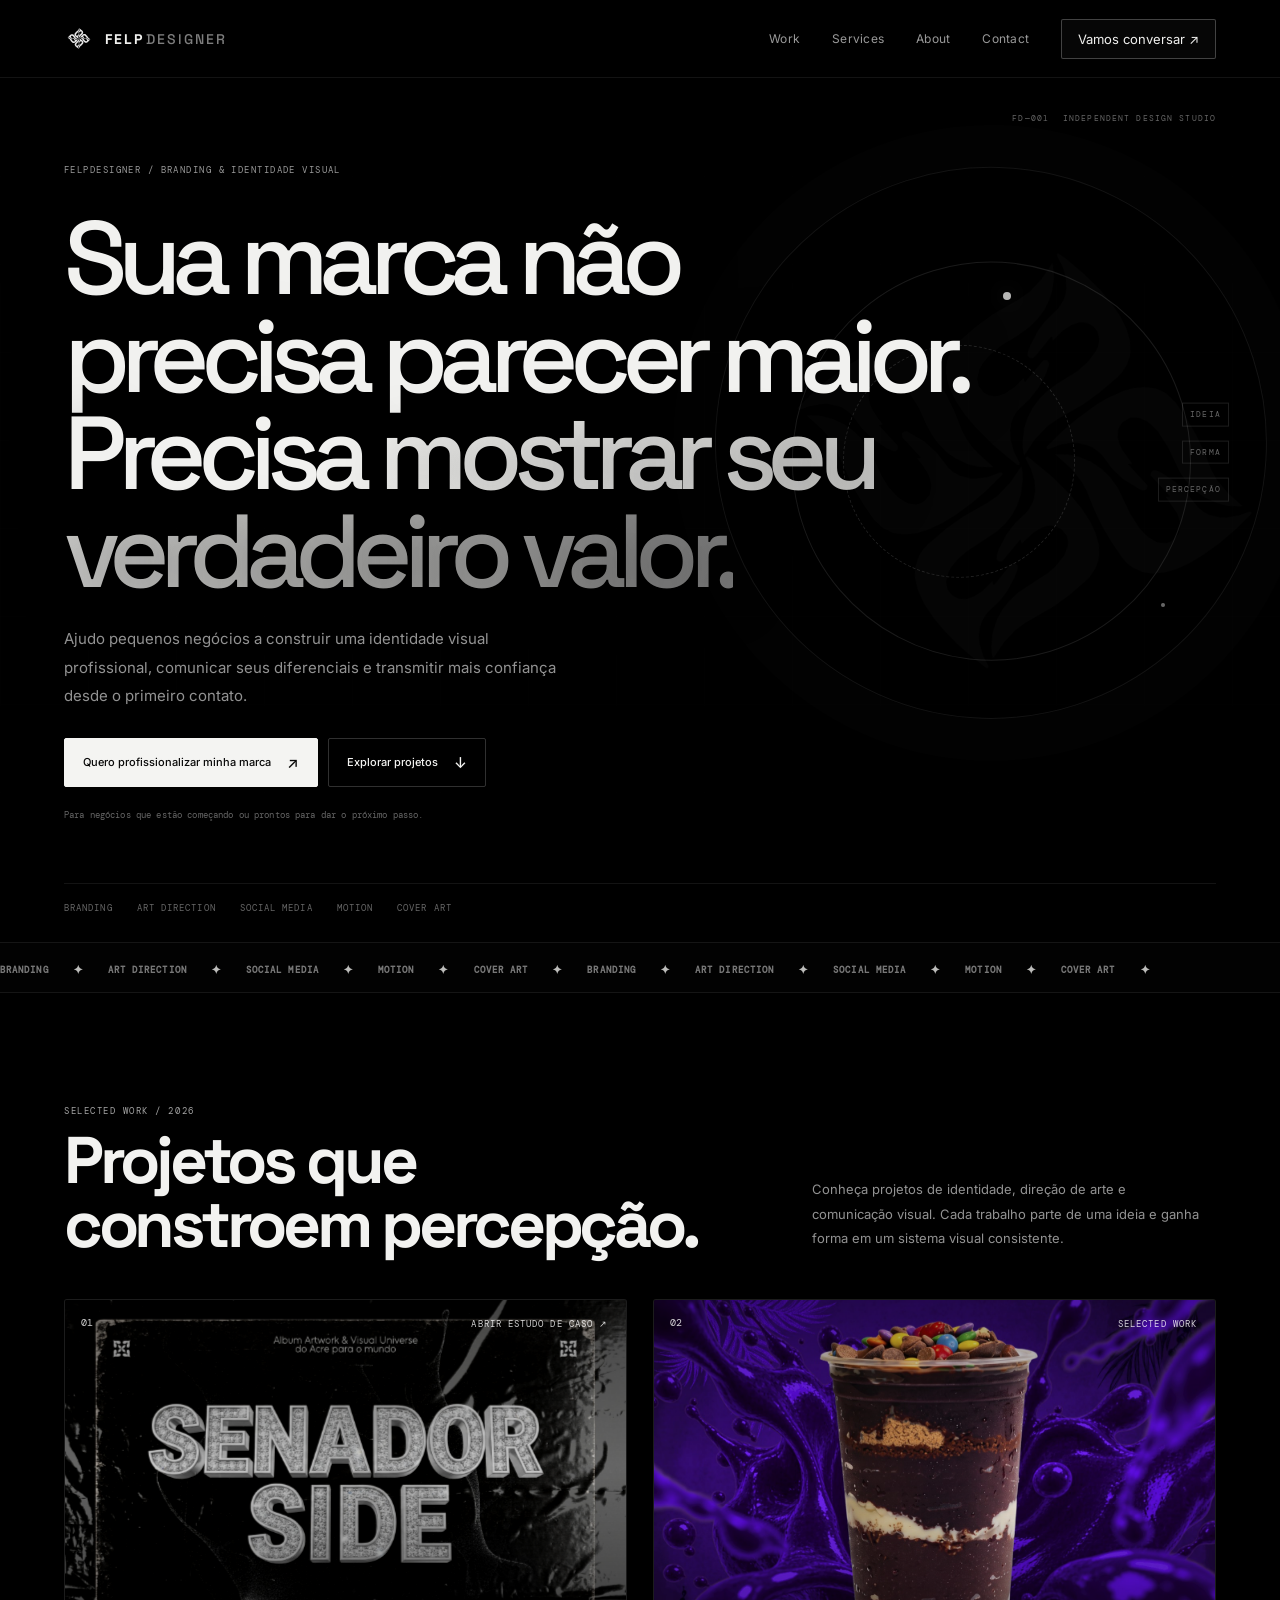
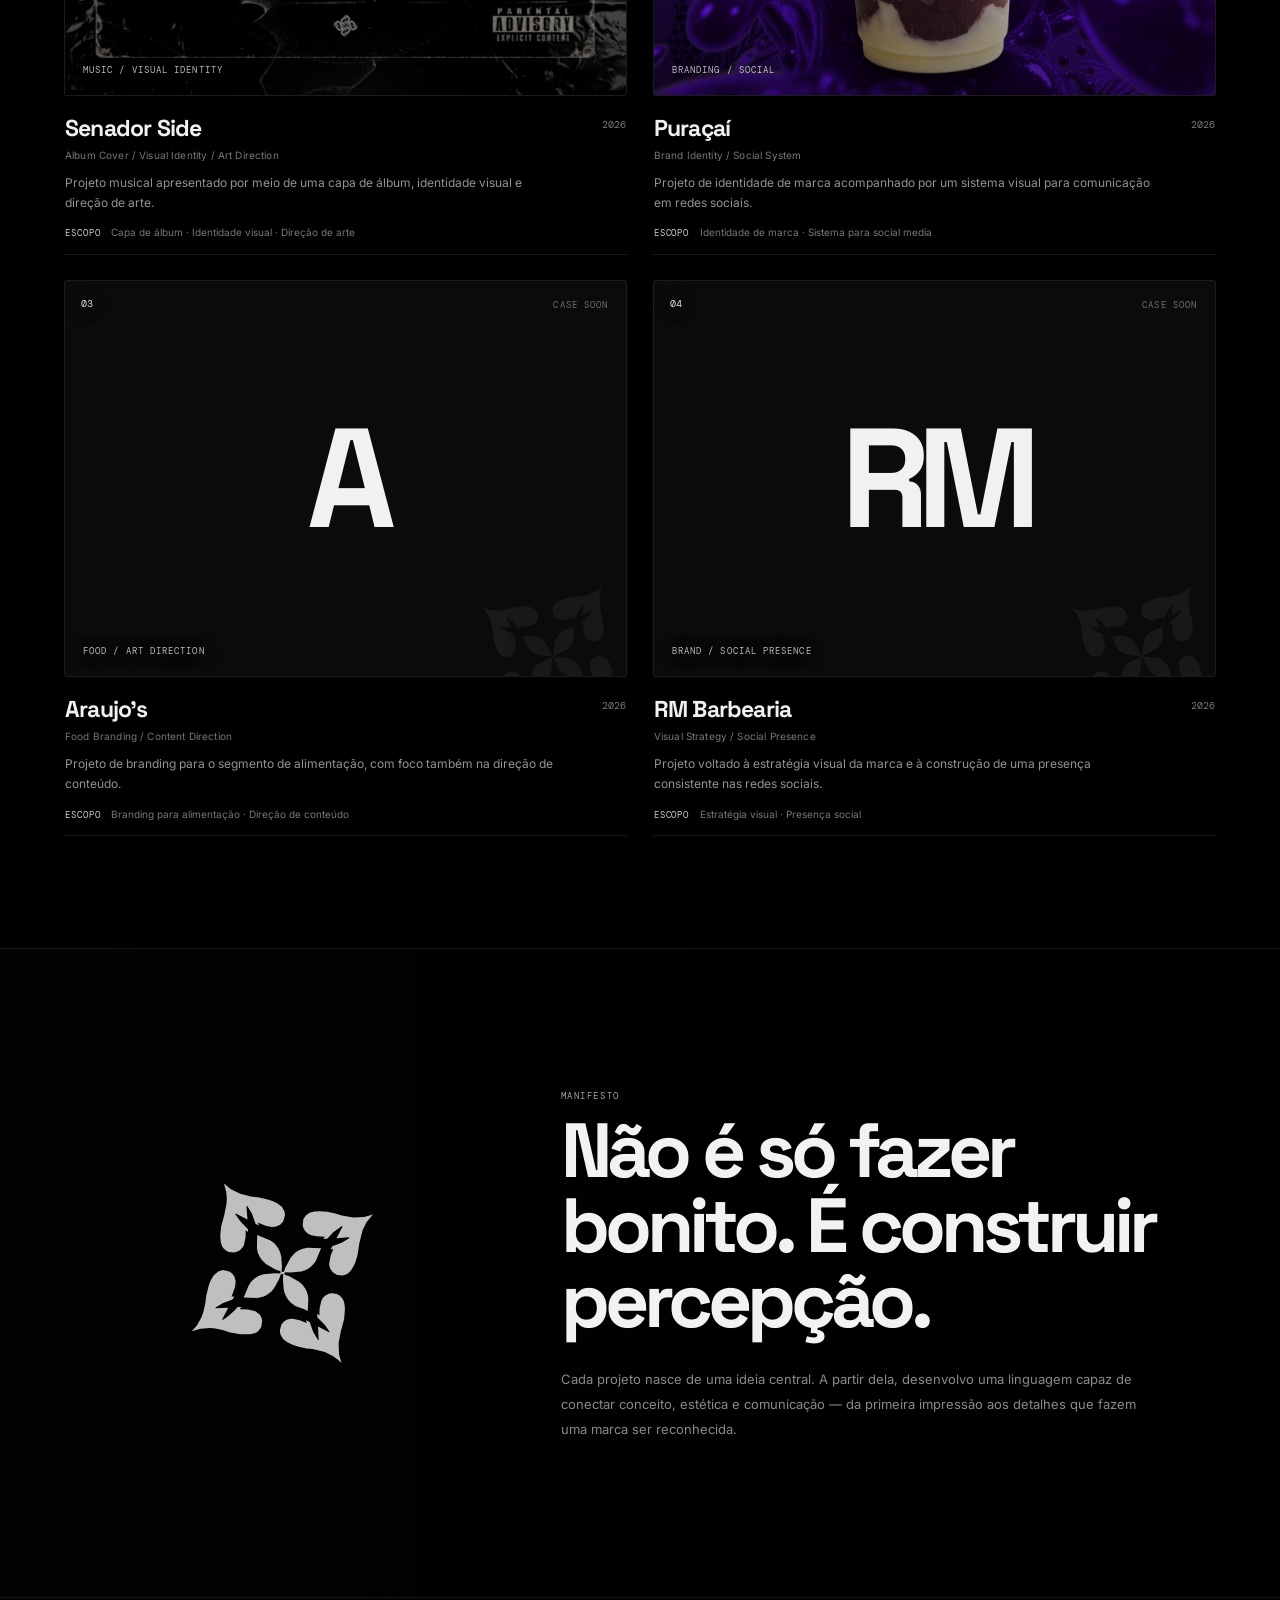
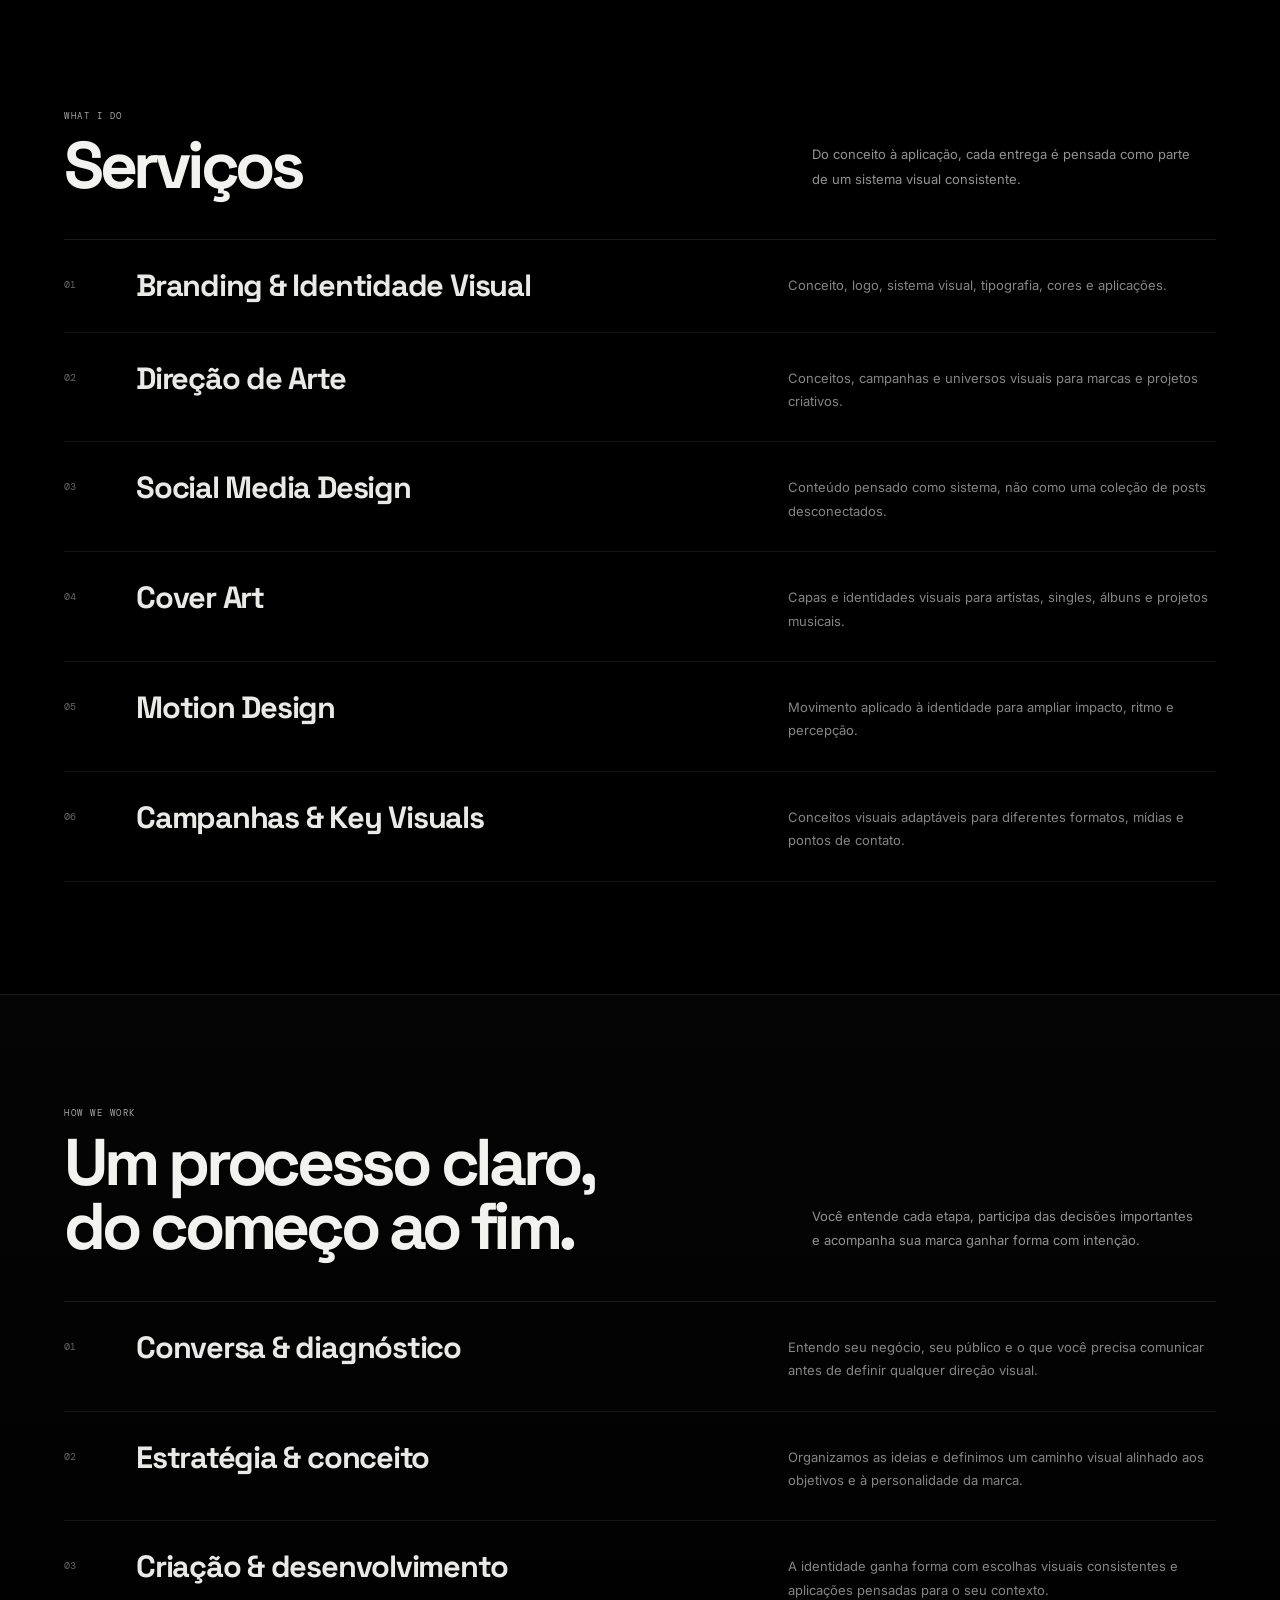
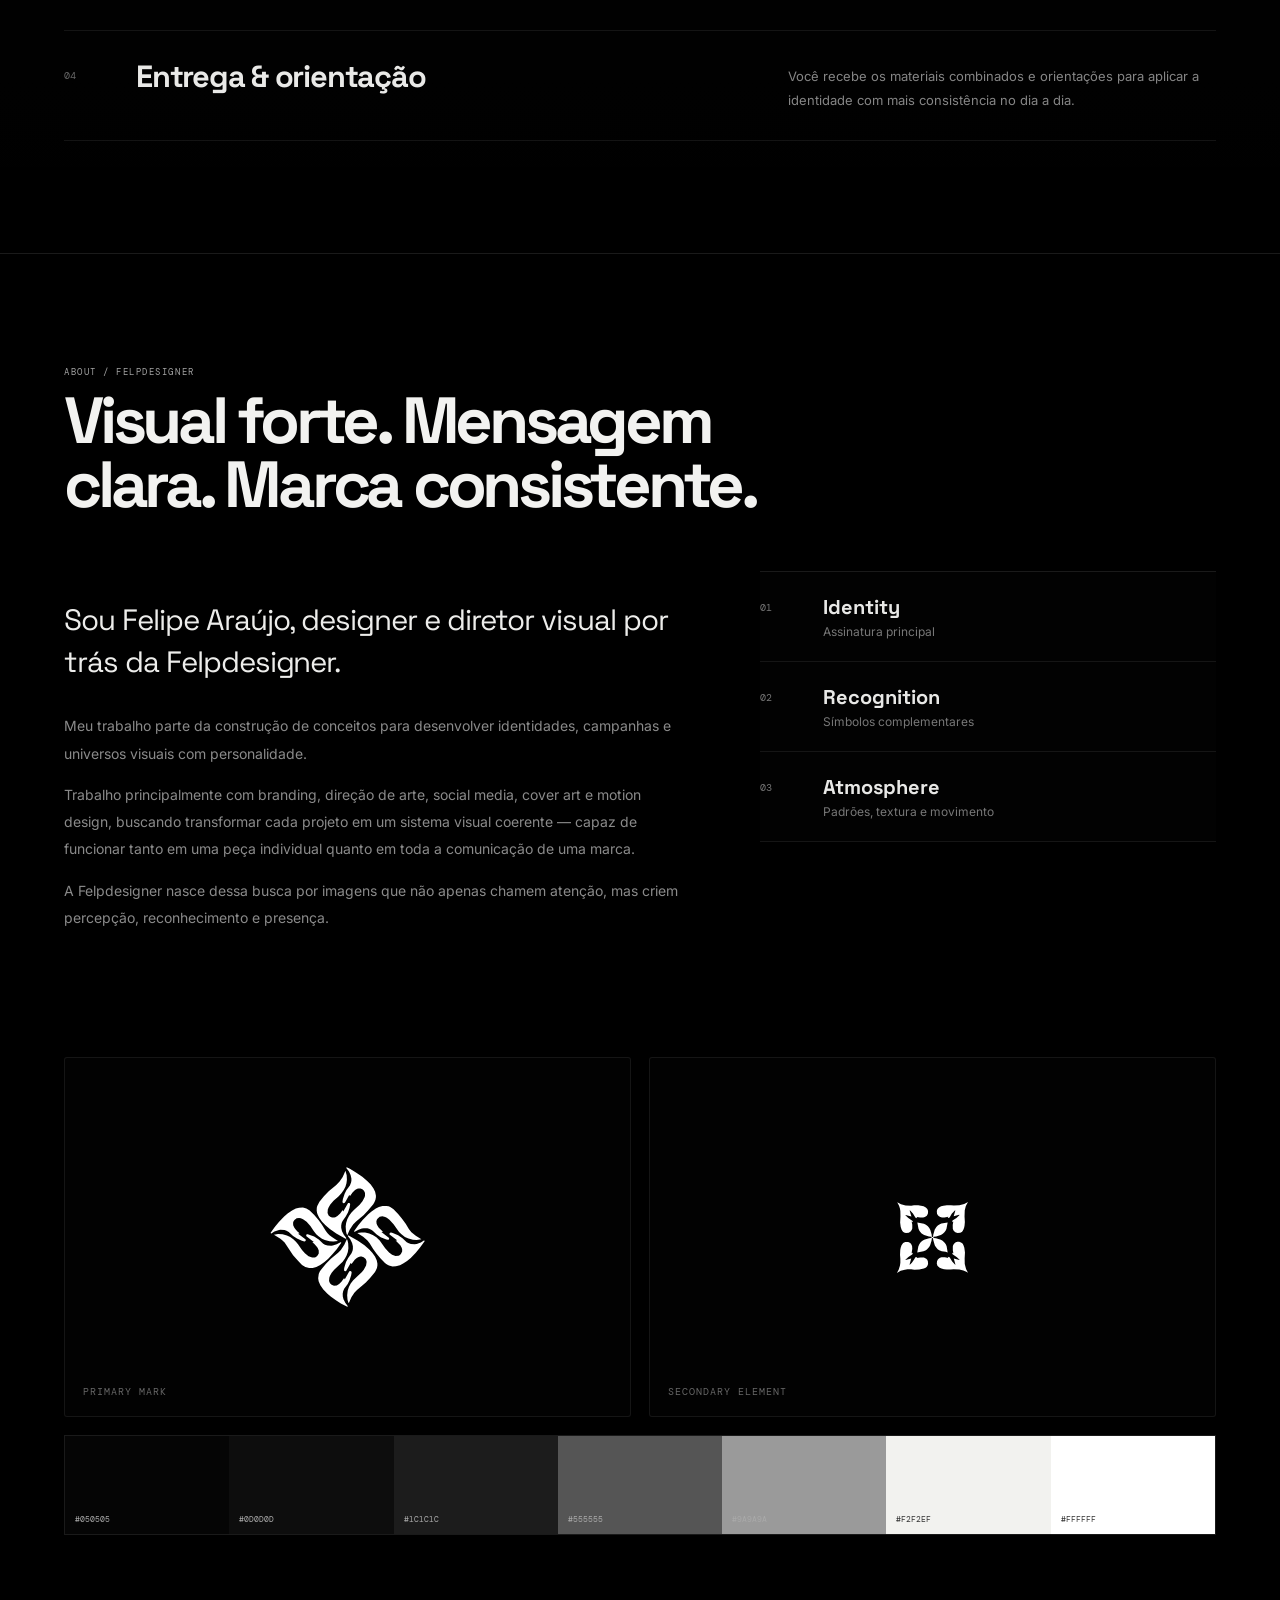
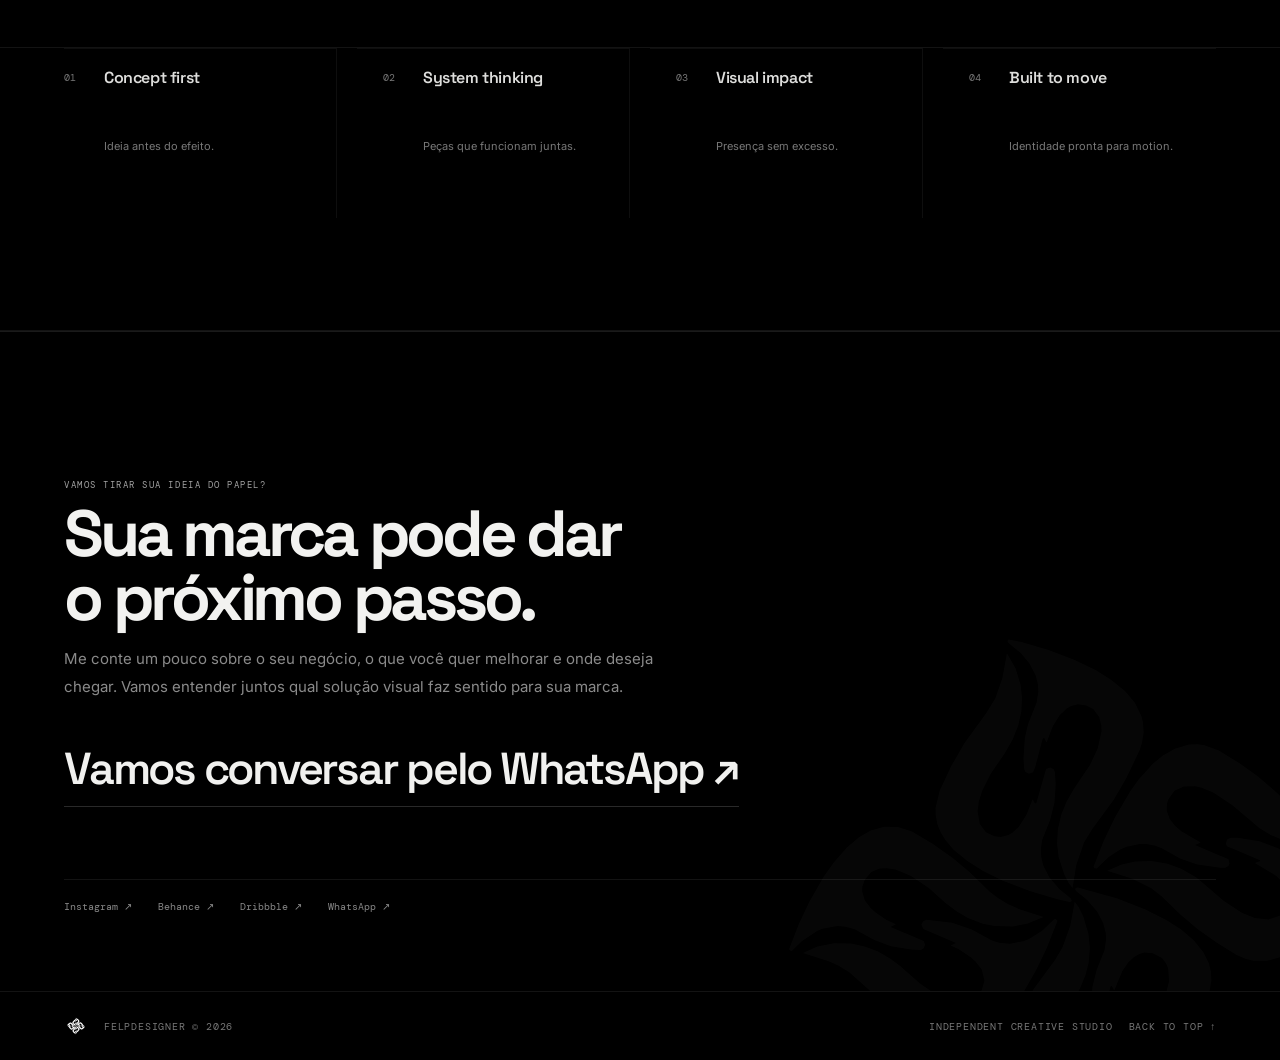
==== docs/index.html @ 67594cd1 "Publish futuristic minimalist CSS refinement" ====
<!doctype html>
<html lang="pt-BR">
<head>
  <meta charset="utf-8" />
  <meta name="viewport" content="width=device-width, initial-scale=1" />
  <meta name="description" content="Crie uma identidade visual profissional para seu negócio com a Felpdesigner. Branding, estratégia visual e design para marcas que querem crescer." />
  <meta name="theme-color" content="#000000" />
  <meta property="og:title" content="Felpdesigner | Branding e Identidade Visual para Negócios" />
  <meta property="og:description" content="Crie uma identidade visual profissional para seu negócio com a Felpdesigner. Branding, estratégia visual e design para marcas que querem crescer." />
  <title>Felpdesigner | Branding e Identidade Visual para Negócios</title>
  <link rel="icon" href="./assets/favicon.svg" type="image/svg+xml" />
  <link rel="preconnect" href="https://fonts.googleapis.com">
  <link rel="preconnect" href="https://fonts.gstatic.com" crossorigin>
  <link href="https://fonts.googleapis.com/css2?family=DM+Mono:wght@400;500&family=Inter:wght@400;500;600&family=Space+Grotesk:wght@500;600;700&display=swap" rel="stylesheet">
  <link rel="stylesheet" href="./styles.css?v=20261026-5" />
  <link rel="stylesheet" href="./home-experimental.css?v=20261026-4" />
</head>
<body>
  <div class="page-noise" aria-hidden="true"></div>

  <header class="site-header" data-header>
    <a class="brand-lockup" href="#top" aria-label="Felpdesigner — início">
      <img src="./assets/logo-white.svg" alt="" />
      <span>FELP<em>DESIGNER</em></span>
    </a>

    <button class="menu-toggle" type="button" aria-label="Abrir menu" aria-expanded="false" data-menu-button>MENU</button>

    <nav class="nav" aria-label="Navegação principal" data-menu>
      <a href="#work">Work</a>
      <a href="#services">Services</a>
      <a href="#about">About</a>
      <a href="#contact">Contact</a>
      <a class="nav-cta" href="https://wa.me/5548920023095?text=Ol%C3%A1%2C%20Felipe!%20Conheci%20seu%20trabalho%20pela%20Felpdesigner%20e%20quero%20entender%20como%20podemos%20desenvolver%20uma%20identidade%20visual%20profissional%20para%20o%20meu%20neg%C3%B3cio." target="_blank" rel="noopener">Vamos conversar ↗</a>
    </nav>
  </header>

  <main id="top">
    <section class="hero section-shell">
      <div class="hero-grid-overlay" aria-hidden="true"></div>
      <div class="hero-orbit hero-orbit-one" aria-hidden="true"></div>
      <div class="hero-orbit hero-orbit-two" aria-hidden="true"></div>
      <img class="hero-symbol" src="./assets/logo-white.svg" alt="" aria-hidden="true" />
      <div class="hero-content reveal">
        <p class="eyebrow">Felpdesigner / Branding & Identidade Visual</p>
        <h1>Sua marca não precisa parecer maior. Precisa <span>mostrar seu verdadeiro valor.</span></h1>
        <p class="hero-copy">Ajudo pequenos negócios a construir uma identidade visual profissional, comunicar seus diferenciais e transmitir mais confiança desde o primeiro contato.</p>
        <div class="hero-actions">
          <a class="btn btn-light" href="#contact">Quero profissionalizar minha marca <span aria-hidden="true">↗</span></a>
          <a class="btn btn-outline" href="#work">Explorar projetos <span aria-hidden="true">↓</span></a>
        </div>
        <p class="hero-note">Para negócios que estão começando ou prontos para dar o próximo passo.</p>
      </div>

      <div class="hero-coordinate hero-coordinate-top" aria-hidden="true">
        <span>FD—001</span>
        <span>INDEPENDENT DESIGN STUDIO</span>
      </div>
      <div class="hero-coordinate hero-coordinate-side" aria-hidden="true">
        <span>IDEIA</span><span>FORMA</span><span>PERCEPÇÃO</span>
      </div>

      <div class="hero-footer">
        <span>Branding</span>
        <span>Art Direction</span>
        <span>Social Media</span>
        <span>Motion</span>
        <span>Cover Art</span>
      </div>
    </section>

    <section class="ticker" aria-label="Especialidades">
      <div class="ticker-track">
        <span>BRANDING</span><i>✦</i><span>ART DIRECTION</span><i>✦</i><span>SOCIAL MEDIA</span><i>✦</i><span>MOTION</span><i>✦</i><span>COVER ART</span><i>✦</i>
        <span>BRANDING</span><i>✦</i><span>ART DIRECTION</span><i>✦</i><span>SOCIAL MEDIA</span><i>✦</i><span>MOTION</span><i>✦</i><span>COVER ART</span><i>✦</i>
      </div>
    </section>

    <section id="work" class="section section-shell">
      <div class="section-head reveal">
        <div>
          <p class="kicker">Selected Work / 2026</p>
          <h2>Projetos que constroem percepção.</h2>
        </div>
        <p>Conheça projetos de identidade, direção de arte e comunicação visual. Cada trabalho parte de uma ideia e ganha forma em um sistema visual consistente.</p>
      </div>

      <div class="work-grid">
        <a class="work-card work-featured reveal" href="./senador-side.html">
          <div class="work-visual visual-senador has-cover">
            <img class="cover-photo" src="./assets/senador-side-restored.jpg" alt="Capa do projeto Senador Side" loading="eager" decoding="async" />
            <div class="cover-shade" aria-hidden="true"></div>
            <span class="work-index">01</span>
            <span class="project-type">Music / Visual Identity</span>
            <span class="view-project">Abrir estudo de caso ↗</span>
          </div>
          <div class="work-meta">
            <div>
              <h3>Senador Side</h3>
              <p>Album Cover / Visual Identity / Art Direction</p>
            </div>
            <span>2026</span>
          </div>
          <div class="case-summary">
            <p>Projeto musical apresentado por meio de uma capa de álbum, identidade visual e direção de arte.</p>
            <p class="case-scope"><span>Escopo</span> Capa de álbum · Identidade visual · Direção de arte</p>
          </div>
        </a>

        <article class="work-card reveal">
          <div class="work-visual visual-puracai has-cover">
            <img class="cover-photo" src="./assets/puracai-restored.jpg" alt="Capa do projeto Puraçaí" loading="eager" decoding="async" />
            <div class="cover-shade" aria-hidden="true"></div>
            <span class="work-index">02</span>
            <span class="project-type">Branding / Social</span>
            <span class="view-project view-static">Selected work</span>
          </div>
          <div class="work-meta">
            <div><h3>Puraçaí</h3><p>Brand Identity / Social System</p></div>
            <span>2026</span>
          </div>
          <div class="case-summary">
            <p>Projeto de identidade de marca acompanhado por um sistema visual para comunicação em redes sociais.</p>
            <p class="case-scope"><span>Escopo</span> Identidade de marca · Sistema para social media</p>
          </div>
        </article>

        <article class="work-card reveal">
          <div class="work-visual visual-araujos">
            <span class="work-index">03</span>
            <span class="project-type">Food / Art Direction</span>
            <div class="project-monogram">A</div>
            <img class="work-ornament subtle" src="./assets/ornament-white.svg" alt="" aria-hidden="true" />
            <span class="view-project view-static">Case soon</span>
          </div>
          <div class="work-meta">
            <div><h3>Araujo's</h3><p>Food Branding / Content Direction</p></div>
            <span>2026</span>
          </div>
          <div class="case-summary">
            <p>Projeto de branding para o segmento de alimentação, com foco também na direção de conteúdo.</p>
            <p class="case-scope"><span>Escopo</span> Branding para alimentação · Direção de conteúdo</p>
          </div>
        </article>

        <article class="work-card reveal">
          <div class="work-visual visual-rm">
            <span class="work-index">04</span>
            <span class="project-type">Brand / Social Presence</span>
            <div class="project-monogram">RM</div>
            <img class="work-ornament subtle" src="./assets/ornament-white.svg" alt="" aria-hidden="true" />
            <span class="view-project view-static">Case soon</span>
          </div>
          <div class="work-meta">
            <div><h3>RM Barbearia</h3><p>Visual Strategy / Social Presence</p></div>
            <span>2026</span>
          </div>
          <div class="case-summary">
            <p>Projeto voltado à estratégia visual da marca e à construção de uma presença consistente nas redes sociais.</p>
            <p class="case-scope"><span>Escopo</span> Estratégia visual · Presença social</p>
          </div>
        </article>
      </div>
    </section>

    <section class="manifesto section-shell">
      <div class="manifesto-symbol-wrap reveal" aria-hidden="true">
        <img src="./assets/ornament-white.svg" alt="" />
      </div>
      <div class="manifesto-copy reveal">
        <p class="kicker">Manifesto</p>
        <h2>Não é só fazer bonito. É construir percepção.</h2>
        <p>Cada projeto nasce de uma ideia central. A partir dela, desenvolvo uma linguagem capaz de conectar conceito, estética e comunicação — da primeira impressão aos detalhes que fazem uma marca ser reconhecida.</p>
      </div>
    </section>

    <section id="services" class="section section-shell">
      <div class="section-head reveal">
        <div>
          <p class="kicker">What I do</p>
          <h2>Serviços</h2>
        </div>
        <p>Do conceito à aplicação, cada entrega é pensada como parte de um sistema visual consistente.</p>
      </div>

      <div class="service-list">
        <article class="service-row reveal"><span>01</span><h3>Branding & Identidade Visual</h3><p>Conceito, logo, sistema visual, tipografia, cores e aplicações.</p></article>
        <article class="service-row reveal"><span>02</span><h3>Direção de Arte</h3><p>Conceitos, campanhas e universos visuais para marcas e projetos criativos.</p></article>
        <article class="service-row reveal"><span>03</span><h3>Social Media Design</h3><p>Conteúdo pensado como sistema, não como uma coleção de posts desconectados.</p></article>
        <article class="service-row reveal"><span>04</span><h3>Cover Art</h3><p>Capas e identidades visuais para artistas, singles, álbuns e projetos musicais.</p></article>
        <article class="service-row reveal"><span>05</span><h3>Motion Design</h3><p>Movimento aplicado à identidade para ampliar impacto, ritmo e percepção.</p></article>
        <article class="service-row reveal"><span>06</span><h3>Campanhas & Key Visuals</h3><p>Conceitos visuais adaptáveis para diferentes formatos, mídias e pontos de contato.</p></article>
      </div>
    </section>

    <section id="process" class="section section-shell process-section">
      <div class="section-head reveal">
        <div>
          <p class="kicker">How we work</p>
          <h2>Um processo claro, do começo ao fim.</h2>
        </div>
        <p>Você entende cada etapa, participa das decisões importantes e acompanha sua marca ganhar forma com intenção.</p>
      </div>
      <div class="service-list process-list">
        <article class="service-row reveal"><span>01</span><h3>Conversa & diagnóstico</h3><p>Entendo seu negócio, seu público e o que você precisa comunicar antes de definir qualquer direção visual.</p></article>
        <article class="service-row reveal"><span>02</span><h3>Estratégia & conceito</h3><p>Organizamos as ideias e definimos um caminho visual alinhado aos objetivos e à personalidade da marca.</p></article>
        <article class="service-row reveal"><span>03</span><h3>Criação & desenvolvimento</h3><p>A identidade ganha forma com escolhas visuais consistentes e aplicações pensadas para o seu contexto.</p></article>
        <article class="service-row reveal"><span>04</span><h3>Entrega & orientação</h3><p>Você recebe os materiais combinados e orientações para aplicar a identidade com mais consistência no dia a dia.</p></article>
      </div>
    </section>

    <section id="about" class="about section-shell">
      <div class="about-intro reveal">
        <p class="kicker">About / Felpdesigner</p>
        <h2>Visual forte. Mensagem clara. Marca consistente.</h2>
      </div>

      <div class="about-grid">
        <div class="about-copy reveal">
          <p class="about-lead">Sou Felipe Araújo, designer e diretor visual por trás da Felpdesigner.</p>
          <p>Meu trabalho parte da construção de conceitos para desenvolver identidades, campanhas e universos visuais com personalidade.</p>
          <p>Trabalho principalmente com branding, direção de arte, social media, cover art e motion design, buscando transformar cada projeto em um sistema visual coerente — capaz de funcionar tanto em uma peça individual quanto em toda a comunicação de uma marca.</p>
          <p>A Felpdesigner nasce dessa busca por imagens que não apenas chamem atenção, mas criem percepção, reconhecimento e presença.</p>
        </div>

        <div class="about-system reveal">
          <div><span>01</span><strong>Identity</strong><small>Assinatura principal</small></div>
          <div><span>02</span><strong>Recognition</strong><small>Símbolos complementares</small></div>
          <div><span>03</span><strong>Atmosphere</strong><small>Padrões, textura e movimento</small></div>
        </div>
      </div>
    </section>

    <section class="brand-system section-shell">
      <div class="brand-system-grid">
        <div class="brand-mark-panel reveal">
          <img src="./assets/logo-white.svg" alt="Símbolo oficial Felpdesigner" />
          <span>Primary Mark</span>
        </div>
        <div class="brand-mark-panel reveal">
          <img src="./assets/ornament-white.svg" alt="Elemento complementar Felpdesigner" />
          <span>Secondary Element</span>
        </div>
      </div>

      <div class="palette reveal" aria-label="Paleta visual Felpdesigner">
        <div style="--swatch:#050505"><span>#050505</span></div>
        <div style="--swatch:#0D0D0D"><span>#0D0D0D</span></div>
        <div style="--swatch:#1C1C1C"><span>#1C1C1C</span></div>
        <div style="--swatch:#555555"><span>#555555</span></div>
        <div style="--swatch:#9A9A9A"><span>#9A9A9A</span></div>
        <div class="light-swatch" style="--swatch:#F2F2EF"><span>#F2F2EF</span></div>
        <div class="light-swatch" style="--swatch:#FFFFFF"><span>#FFFFFF</span></div>
      </div>
    </section>

    <section class="studio-strip section-shell reveal" aria-label="Felpdesigner em resumo">
      <div><span>01</span><strong>Concept first</strong><small>Ideia antes do efeito.</small></div>
      <div><span>02</span><strong>System thinking</strong><small>Peças que funcionam juntas.</small></div>
      <div><span>03</span><strong>Visual impact</strong><small>Presença sem excesso.</small></div>
      <div><span>04</span><strong>Built to move</strong><small>Identidade pronta para motion.</small></div>
    </section>

    <section id="contact" class="contact section-shell">
      <img class="contact-symbol" src="./assets/logo-white.svg" alt="" aria-hidden="true" />
      <div class="contact-inner reveal">
        <p class="kicker">Vamos tirar sua ideia do papel?</p>
        <h2>Sua marca pode dar o próximo passo.</h2>
        <p>Me conte um pouco sobre o seu negócio, o que você quer melhorar e onde deseja chegar. Vamos entender juntos qual solução visual faz sentido para sua marca.</p>
        <a class="big-cta" href="https://wa.me/5548920023095?text=Ol%C3%A1%2C%20Felipe!%20Quero%20profissionalizar%20a%20identidade%20visual%20do%20meu%20neg%C3%B3cio.%20Podemos%20conversar%20sobre%20o%20projeto%3F" target="_blank" rel="noopener">Vamos conversar pelo WhatsApp ↗</a>
      </div>

      <div class="social-links reveal">
        <a href="https://www.instagram.com/designerffelp0/" target="_blank" rel="noopener">Instagram ↗</a>
        <a href="https://www.behance.net/felpdesigner" target="_blank" rel="noopener">Behance ↗</a>
        <a href="https://dribbble.com/shots/27745447-SENADOR-SIDE-Album-Cover-Visual-Identity" target="_blank" rel="noopener">Dribbble ↗</a>
        <a href="https://wa.me/5548920023095?text=Ol%C3%A1%2C%20Felipe!%20Quero%20conhecer%20melhor%20seus%20servi%C3%A7os%20de%20design%20para%20o%20meu%20neg%C3%B3cio." target="_blank" rel="noopener">WhatsApp ↗</a>
      </div>
    </section>
  </main>

  <footer class="site-footer">
    <div class="footer-brand">
      <img src="./assets/logo-white.svg" alt="" />
      <span>FELPDESIGNER © <span id="year"></span></span>
    </div>
    <div class="footer-meta">
      <span>Independent Creative Studio</span>
      <a href="#top">Back to top ↑</a>
    </div>
  </footer>

  <script src="./script.js?v=20261026-3"></script>
</body>
</html>
---- docs/styles.css ----
:root{
  --bg:#050505;
  --bg-2:#0d0d0d;
  --panel:#101010;
  --panel-2:#151515;
  --text:#f2f2ef;
  --muted:#9a9a9a;
  --line:#242424;
  --line-strong:#3a3a3a;
  --white:#fff;
  --max:1600px;
}

*{box-sizing:border-box}
html{scroll-behavior:smooth}
body{
  margin:0;
  background:var(--bg);
  color:var(--text);
  font-family:Inter,Arial,sans-serif;
  overflow-x:hidden;
}
body.menu-open{overflow:hidden}
a{color:inherit;text-decoration:none}
img{display:block;max-width:100%}
button{font:inherit}

.page-noise{
  position:fixed;
  inset:0;
  z-index:999;
  pointer-events:none;
  opacity:.06;
  background-image:
    radial-gradient(circle at 20% 10%,rgba(255,255,255,.45) 0 1px,transparent 1px),
    radial-gradient(circle at 70% 80%,rgba(255,255,255,.25) 0 1px,transparent 1px);
  background-size:11px 13px,17px 19px;
  mix-blend-mode:soft-light;
}

.site-header{
  position:fixed;
  top:0;
  left:0;
  right:0;
  z-index:100;
  min-height:76px;
  padding:16px 3.5vw;
  display:flex;
  align-items:center;
  justify-content:space-between;
  gap:24px;
  border-bottom:1px solid transparent;
  transition:background .3s ease,border-color .3s ease,backdrop-filter .3s ease;
}
.site-header.scrolled{
  background:rgba(5,5,5,.82);
  border-color:rgba(255,255,255,.08);
  backdrop-filter:blur(18px);
}
.brand-lockup{
  display:flex;
  align-items:center;
  gap:12px;
  min-width:0;
}
.brand-lockup img{width:34px;height:34px;object-fit:contain}
.brand-lockup span{
  font-family:"Space Grotesk",sans-serif;
  font-weight:700;
  letter-spacing:-.035em;
  font-size:14px;
  white-space:nowrap;
}
.brand-lockup em{font-style:normal;color:#7e7e7e;font-weight:500;margin-left:2px}

.nav{display:flex;align-items:center;gap:28px;font-size:13px}
.nav>a:not(.nav-cta){color:#aaa;transition:color .2s ease}
.nav>a:not(.nav-cta):hover{color:#fff}
.nav-cta{
  padding:11px 15px;
  border:1px solid var(--line-strong);
  border-radius:999px;
  transition:background .2s,color .2s;
}
.nav-cta:hover{background:#fff;color:#000}
.menu-toggle{
  display:none;
  border:0;
  background:none;
  color:#fff;
  letter-spacing:.08em;
  font-family:"DM Mono",monospace;
  font-size:12px;
  padding:10px;
}

.section-shell{
  width:min(100%,var(--max));
  margin:0 auto;
  padding-left:3.5vw;
  padding-right:3.5vw;
}
.hero{
  min-height:920px;
  padding-top:160px;
  padding-bottom:42px;
  display:flex;
  flex-direction:column;
  justify-content:center;
  position:relative;
  overflow:hidden;
}
.hero-symbol{
  position:absolute;
  width:min(61vw,900px);
  right:-12vw;
  top:50%;
  transform:translateY(-49%) rotate(8deg);
  opacity:.055;
  filter:blur(.1px);
  pointer-events:none;
}
.hero-content{position:relative;z-index:2;max-width:1250px}
.eyebrow,.kicker{
  margin:0;
  font-family:"DM Mono",monospace;
  text-transform:uppercase;
  letter-spacing:.13em;
  font-size:11px;
  color:#777;
}
.hero h1{
  margin:20px 0 28px;
  max-width:1200px;
  font-family:"Space Grotesk",sans-serif;
  font-size:clamp(64px,8.7vw,148px);
  line-height:.87;
  letter-spacing:-.072em;
  font-weight:700;
}
.hero h1 span{color:#666}
.hero-copy{
  margin:0;
  max-width:720px;
  color:#aaa;
  font-size:clamp(18px,1.6vw,25px);
  line-height:1.45;
}
.hero-actions{display:flex;gap:12px;flex-wrap:wrap;margin-top:34px}
.btn{
  display:inline-flex;
  align-items:center;
  justify-content:center;
  min-height:46px;
  padding:0 20px;
  border-radius:999px;
  font-size:13px;
  border:1px solid #3a3a3a;
  transition:all .2s ease;
}
.btn-light{background:#fff;color:#000;border-color:#fff}
.btn-light:hover{background:#dcdcdc}
.btn-outline:hover{background:#fff;color:#000}
.hero-footer{
  position:absolute;
  left:3.5vw;
  right:3.5vw;
  bottom:34px;
  display:flex;
  flex-wrap:wrap;
  gap:11px 24px;
  font-family:"DM Mono",monospace;
  color:#555;
  font-size:10px;
  text-transform:uppercase;
  letter-spacing:.12em;
}

.ticker{
  overflow:hidden;
  border-top:1px solid var(--line);
  border-bottom:1px solid var(--line);
  padding:15px 0;
}
.ticker-track{
  display:inline-flex;
  align-items:center;
  gap:22px;
  min-width:max-content;
  animation:ticker 28s linear infinite;
  font-family:"Space Grotesk",sans-serif;
  font-weight:600;
  font-size:13px;
}
.ticker i{font-style:normal;color:#555;font-size:10px}
@keyframes ticker{to{transform:translateX(-50%)}}

.section{padding-top:130px;padding-bottom:130px}
.section-head{
  display:grid;
  grid-template-columns:minmax(0,1.3fr) minmax(280px,.7fr);
  gap:50px;
  align-items:end;
  margin-bottom:54px;
}
.section-head h2,.manifesto h2,.about h2,.contact h2{
  margin:11px 0 0;
  font-family:"Space Grotesk",sans-serif;
  font-size:clamp(46px,6vw,96px);
  letter-spacing:-.06em;
  line-height:.95;
}
.section-head>p{
  max-width:560px;
  margin:0 0 6px;
  color:#888;
  line-height:1.65;
  font-size:15px;
}

.work-grid{
  display:grid;
  grid-template-columns:repeat(2,minmax(0,1fr));
  gap:20px;
}
.work-card{display:block}
.work-visual{
  aspect-ratio:16/10;
  border:1px solid var(--line);
  position:relative;
  overflow:hidden;
  display:grid;
  place-items:center;
  transition:border-color .25s ease;
}
.work-featured:hover .work-visual{border-color:#555}
.work-featured:hover .project-monogram{transform:scale(1.045)}
.visual-senador{background:linear-gradient(135deg,#0b0b0b,#171717 58%,#080808)}
.visual-puracai{background:linear-gradient(135deg,#28143e,#0f0717)}
.visual-araujos{background:linear-gradient(135deg,#241306,#080808)}
.visual-rm{background:linear-gradient(135deg,#1b1b1b,#080808)}
.project-monogram{
  position:relative;
  z-index:2;
  font-family:"Space Grotesk",sans-serif;
  font-size:clamp(72px,11vw,180px);
  font-weight:700;
  letter-spacing:-.09em;
  transition:transform .45s cubic-bezier(.2,.7,.2,1);
}
.work-index{
  position:absolute;
  top:18px;left:18px;
  z-index:3;
  font-family:"DM Mono",monospace;
  font-size:10px;color:#757575;
}
.work-ornament{
  position:absolute;
  width:62%;
  right:-18%;
  bottom:-43%;
  opacity:.10;
  transform:rotate(-10deg);
}
.work-ornament.subtle{opacity:.055}
.view-project{
  position:absolute;
  right:18px;
  top:18px;
  z-index:3;
  font-family:"DM Mono",monospace;
  font-size:10px;
  color:#aaa;
  text-transform:uppercase;
  letter-spacing:.08em;
}
.work-meta{
  display:flex;
  justify-content:space-between;
  gap:30px;
  padding:18px 2px 28px;
}
.work-meta h3{
  margin:0 0 5px;
  font-family:"Space Grotesk",sans-serif;
  font-size:21px;
  letter-spacing:-.025em;
}
.work-meta p{margin:0;color:#666;font-size:12px}
.work-meta>span{font-family:"DM Mono",monospace;color:#555;font-size:10px;padding-top:5px}

.manifesto{
  min-height:760px;
  display:grid;
  grid-template-columns:minmax(340px,.8fr) minmax(0,1.2fr);
  align-items:center;
  gap:80px;
  border-top:1px solid var(--line);
  border-bottom:1px solid var(--line);
}
.manifesto-symbol-wrap{
  display:grid;
  place-items:center;
  min-height:520px;
  overflow:hidden;
  position:relative;
}
.manifesto-symbol-wrap img{
  width:min(760px,125%);
  opacity:.16;
  transform:rotate(12deg);
}
.manifesto-copy{max-width:840px}
.manifesto-copy>p:last-child{
  max-width:720px;
  color:#888;
  font-size:17px;
  line-height:1.7;
  margin-top:28px;
}

.service-list{border-top:1px solid var(--line)}
.service-row{
  display:grid;
  grid-template-columns:70px minmax(0,1.2fr) minmax(260px,.8fr);
  gap:30px;
  padding:31px 0;
  border-bottom:1px solid var(--line);
  align-items:start;
}
.service-row>span{
  font-family:"DM Mono",monospace;
  color:#555;
  font-size:10px;
  padding-top:10px;
}
.service-row h3{
  margin:0;
  font-family:"Space Grotesk",sans-serif;
  font-size:clamp(25px,2.7vw,44px);
  letter-spacing:-.04em;
}
.service-row p{margin:6px 0 0;color:#777;line-height:1.65}

.about{
  padding-top:130px;
  padding-bottom:130px;
  border-top:1px solid var(--line);
}
.about-intro{max-width:1100px}
.about-grid{
  display:grid;
  grid-template-columns:minmax(0,1.15fr) minmax(320px,.85fr);
  gap:100px;
  margin-top:70px;
}
.about-copy{max-width:760px}
.about-copy p{color:#858585;line-height:1.75;font-size:16px}
.about-copy .about-lead{color:#fff;font-size:clamp(24px,2.5vw,38px);line-height:1.35;font-family:"Space Grotesk";letter-spacing:-.035em}
.about-system{border-top:1px solid var(--line)}
.about-system>div{
  display:grid;
  grid-template-columns:45px 1fr;
  gap:4px 18px;
  padding:22px 0;
  border-bottom:1px solid var(--line);
}
.about-system span{grid-row:1/3;font-family:"DM Mono";font-size:10px;color:#555;padding-top:7px}
.about-system strong{font-family:"Space Grotesk";font-size:22px}
.about-system small{color:#666;font-size:12px}

.brand-system{padding-bottom:130px}
.brand-system-grid{
  display:grid;
  grid-template-columns:repeat(2,minmax(0,1fr));
  gap:18px;
}
.brand-mark-panel{
  min-height:440px;
  border:1px solid var(--line);
  background:#0b0b0b;
  position:relative;
  display:grid;
  place-items:center;
  overflow:hidden;
}
.brand-mark-panel img{width:42%;max-height:310px}
.brand-mark-panel span{
  position:absolute;
  left:18px;bottom:18px;
  font-family:"DM Mono";
  font-size:10px;
  color:#666;
  text-transform:uppercase;
  letter-spacing:.1em;
}
.palette{
  margin-top:18px;
  display:grid;
  grid-template-columns:repeat(7,1fr);
  min-height:120px;
  border:1px solid var(--line);
}
.palette div{
  min-width:0;
  background:var(--swatch);
  display:flex;
  align-items:flex-end;
  padding:12px;
}
.palette span{font-family:"DM Mono";font-size:9px;color:#aaa}
.light-swatch span{color:#333}

.contact{
  min-height:760px;
  padding-top:130px;
  padding-bottom:52px;
  border-top:1px solid var(--line);
  position:relative;
  overflow:hidden;
  display:flex;
  flex-direction:column;
  justify-content:center;
}
.contact-symbol{
  position:absolute;
  width:min(70vw,1000px);
  right:-20vw;
  bottom:-42%;
  opacity:.045;
  transform:rotate(-14deg);
}
.contact-inner{position:relative;z-index:2;max-width:1100px}
.contact-inner>p:not(.kicker){color:#777;max-width:680px;font-size:17px;line-height:1.7}
.big-cta{
  display:inline-block;
  margin-top:24px;
  font-family:"Space Grotesk";
  font-size:clamp(30px,4vw,68px);
  font-weight:600;
  letter-spacing:-.05em;
  border-bottom:2px solid #555;
  padding-bottom:4px;
  transition:border-color .2s;
}
.big-cta:hover{border-color:#fff}
.social-links{
  position:relative;
  z-index:2;
  display:flex;
  flex-wrap:wrap;
  gap:10px 26px;
  margin-top:90px;
  padding-top:24px;
  border-top:1px solid var(--line);
}
.social-links a{font-family:"DM Mono";font-size:11px;color:#8a8a8a}
.social-links a:hover{color:#fff}

.site-footer{
  border-top:1px solid var(--line);
  padding:24px 3.5vw;
  display:flex;
  justify-content:space-between;
  align-items:center;
  gap:20px;
  color:#606060;
  font-family:"DM Mono";
  font-size:10px;
  text-transform:uppercase;
  letter-spacing:.08em;
}
.footer-brand,.footer-meta{display:flex;align-items:center;gap:16px}
.footer-brand img{width:24px;height:24px}
.footer-meta a:hover{color:#fff}

.reveal{
  opacity:0;
  transform:translateY(22px);
  transition:opacity .7s ease,transform .7s cubic-bezier(.2,.7,.2,1);
}
.reveal.in-view{opacity:1;transform:none}

@media (prefers-reduced-motion:reduce){
  html{scroll-behavior:auto}
  .ticker-track{animation:none}
  .reveal{opacity:1;transform:none;transition:none}
  *{transition-duration:.01ms!important}
}

@media (max-width:980px){
  .site-header{min-height:68px}
  .menu-toggle{display:block}
  .nav{
    display:none;
    position:absolute;
    left:0;right:0;top:68px;
    min-height:calc(100vh - 68px);
    background:#050505;
    padding:42px 5vw;
    flex-direction:column;
    align-items:flex-start;
    gap:24px;
    border-top:1px solid var(--line);
  }
  .nav.open{display:flex}
  .nav>a{font-size:26px!important;font-family:"Space Grotesk"}
  .nav-cta{margin-top:10px}
  .hero{min-height:820px;padding-top:130px}
  .hero-symbol{width:100vw;right:-46vw;opacity:.04}
  .section-head{grid-template-columns:1fr;gap:24px}
  .work-grid{grid-template-columns:1fr}
  .manifesto{grid-template-columns:1fr;gap:20px;padding-top:90px;padding-bottom:90px}
  .manifesto-symbol-wrap{min-height:300px}
  .manifesto-symbol-wrap img{width:72%}
  .service-row{grid-template-columns:44px 1fr}
  .service-row p{grid-column:2}
  .about-grid{grid-template-columns:1fr;gap:45px}
  .brand-system-grid{grid-template-columns:1fr}
  .palette{grid-template-columns:repeat(4,1fr)}
  .palette div{min-height:90px}
}

@media (max-width:640px){
  .section-shell{padding-left:20px;padding-right:20px}
  .site-header{padding-left:20px;padding-right:20px}
  .brand-lockup span{font-size:12px}
  .hero{min-height:760px;padding-top:120px;padding-bottom:72px}
  .hero h1{font-size:clamp(58px,17vw,90px)}
  .hero-copy{font-size:17px}
  .hero-footer{left:20px;right:20px;bottom:24px}
  .section{padding-top:90px;padding-bottom:90px}
  .section-head h2,.manifesto h2,.about h2,.contact h2{font-size:clamp(44px,14vw,72px)}
  .work-visual{aspect-ratio:4/3}
  .work-meta{padding-bottom:22px}
  .manifesto{min-height:auto}
  .manifesto-symbol-wrap{min-height:240px}
  .service-row{padding:24px 0}
  .about{padding-top:90px;padding-bottom:90px}
  .about-grid{margin-top:45px}
  .brand-mark-panel{min-height:300px}
  .palette{grid-template-columns:repeat(2,1fr)}
  .contact{min-height:670px;padding-top:100px}
  .social-links{margin-top:65px}
  .site-footer{padding:24px 20px;align-items:flex-start;flex-direction:column}
  .footer-meta{width:100%;justify-content:space-between}
}

/* Portfolio cover system */
.work-card{min-width:0}
.work-card .work-visual{background-color:#0b0b0b}
.has-cover{isolation:isolate}
.cover-photo{
  position:absolute;
  inset:0;
  z-index:0;
  width:100%;
  height:100%;
  display:block;
  object-fit:cover;
  object-position:center;
  transform:scale(1.001);
  transition:transform .65s cubic-bezier(.2,.7,.2,1),filter .5s ease;
}
/* Covers now render as native <img> elements for maximum browser compatibility. */
.cover-shade{
  position:absolute;
  inset:0;
  z-index:1;
  background:linear-gradient(180deg,rgba(0,0,0,.34),rgba(0,0,0,.02) 42%,rgba(0,0,0,.48));
  transition:background .4s ease;
}
.work-card:hover .cover-photo{transform:scale(1.035);filter:saturate(1.05) contrast(1.02)}
.work-card:hover .cover-shade{background:linear-gradient(180deg,rgba(0,0,0,.24),rgba(0,0,0,.01) 42%,rgba(0,0,0,.35))}
.project-type{
  position:absolute;
  left:18px;
  bottom:18px;
  z-index:3;
  font-family:"DM Mono",monospace;
  font-size:9px;
  line-height:1.4;
  color:rgba(255,255,255,.72);
  text-transform:uppercase;
  letter-spacing:.11em;
}
.has-cover .work-index,
.has-cover .view-project{
  color:rgba(255,255,255,.82);
  text-shadow:0 1px 18px rgba(0,0,0,.35);
}
.view-static{color:#6d6d6d}
.work-card:not(a) .work-visual{cursor:default}
.work-card .work-meta{transition:padding-left .25s ease}
.work-card:hover .work-meta{padding-left:8px}

/* Studio principles strip */
.studio-strip{
  display:grid;
  grid-template-columns:repeat(4,minmax(0,1fr));
  border-top:1px solid var(--line);
  border-bottom:1px solid var(--line);
  padding-top:0;
  padding-bottom:0;
}
.studio-strip>div{
  min-width:0;
  min-height:170px;
  padding:30px 26px 28px 0;
  border-right:1px solid var(--line);
  display:flex;
  flex-direction:column;
  justify-content:flex-end;
}
.studio-strip>div:not(:first-child){padding-left:26px}
.studio-strip>div:last-child{border-right:0}
.studio-strip span{
  margin-bottom:auto;
  font-family:"DM Mono",monospace;
  font-size:9px;
  color:#555;
}
.studio-strip strong{
  font-family:"Space Grotesk",sans-serif;
  font-size:20px;
  letter-spacing:-.025em;
}
.studio-strip small{margin-top:7px;color:#666;font-size:12px;line-height:1.45}

/* Better keyboard focus */
a:focus-visible,button:focus-visible{
  outline:2px solid #fff;
  outline-offset:4px;
  border-radius:4px;
}

@media (max-width:980px){
  .studio-strip{grid-template-columns:repeat(2,minmax(0,1fr))}
  .studio-strip>div:nth-child(2){border-right:0}
  .studio-strip>div:nth-child(-n+2){border-bottom:1px solid var(--line)}
  .studio-strip>div:nth-child(3){padding-left:0}
}

@media (max-width:640px){
  .cover-photo{background-position:center}
  .project-type{left:14px;bottom:14px}
  .work-index{top:14px;left:14px}
  .view-project{top:14px;right:14px}
  .studio-strip{grid-template-columns:1fr}
  .studio-strip>div,
  .studio-strip>div:not(:first-child){
    min-height:132px;
    padding:22px 0;
    border-right:0;
    border-bottom:1px solid var(--line);
  }
  .studio-strip>div:last-child{border-bottom:0}
}


/* Conversão e processo — outubro de 2026 */
.hero-note{
  max-width:520px;
  margin:18px 0 0;
  color:var(--muted);
  font-size:13px;
  line-height:1.7;
}
.hero-actions .btn{transition:background-color 180ms ease,color 180ms ease,border-color 180ms ease,transform 180ms ease}
.hero-actions .btn:hover{transform:translateY(-2px)}
#process .service-row{transition:padding-left 180ms ease}
#process .service-row:hover{padding-left:8px}
.process-section{border-top:1px solid var(--line)}
.process-list .service-row h3{max-width:620px}
@media (prefers-reduced-motion:reduce){
  .hero-actions .btn,#process .service-row{transition:none}
  .hero-actions .btn:hover{transform:none}
}
@media (max-width:640px){
  .hero-note{font-size:12px}
  #process .service-row:hover{padding-left:0}
}


/* Resumos dos projetos — escopo claro sem atribuir resultados não verificados */
.case-summary{
  padding:0 2px 28px;
  max-width:680px;
  color:#858585;
  font-size:13px;
  line-height:1.7;
}
.case-summary>p{margin:0}
.case-summary .case-scope{
  margin-top:10px;
  color:#666;
  font-size:11px;
}
.case-scope span{
  display:inline-block;
  margin-right:8px;
  color:#aaa;
  font-family:"DM Mono",monospace;
  font-size:9px;
  text-transform:uppercase;
  letter-spacing:.1em;
}
@media (max-width:640px){
  .case-summary{padding-bottom:24px;font-size:12px}
}


/* ===== Felpdesigner visual refinement / 2026-10-26 ===== */
:root{
  --bg:#070707;
  --bg-2:#0d0d0d;
  --panel:#101010;
  --panel-2:#151515;
  --text:#f4f4f1;
  --muted:#a2a2a2;
  --line:rgba(255,255,255,.10);
  --line-strong:rgba(255,255,255,.22);
  --max:1440px;
}
::selection{background:#f4f4f1;color:#080808}
:focus-visible{outline:2px solid #f4f4f1;outline-offset:4px}
.site-header{padding-left:5vw;padding-right:5vw;min-height:82px}
.site-header.scrolled{background:rgba(7,7,7,.88)}
.brand-lockup img{width:30px;height:30px}
.nav{gap:clamp(16px,2.2vw,34px)}
.nav>a:not(.nav-cta){font-size:12px;letter-spacing:.02em}
.nav-cta{padding:12px 18px;border-color:rgba(255,255,255,.28)}
.section-shell{padding-left:5vw;padding-right:5vw}
.hero{
  min-height:min(900px,100svh);
  min-height:max(760px,100svh);
  padding-top:150px;
  padding-bottom:100px;
  background:radial-gradient(ellipse at 78% 44%,rgba(255,255,255,.055),transparent 42%);
}
.hero-symbol{width:min(54vw,760px);right:-8vw;opacity:.045;filter:blur(.25px)}
.hero-content{max-width:1050px}
.eyebrow,.kicker{color:#a0a0a0;font-size:10px;letter-spacing:.16em}
.hero h1{max-width:1050px;font-size:clamp(58px,7.7vw,124px);line-height:.91;letter-spacing:-.075em;margin:24px 0 26px}
.hero h1 span{color:#777}
.hero-copy{max-width:630px;font-size:clamp(16px,1.35vw,20px);line-height:1.7;color:#b0b0b0}
.hero-actions{gap:12px;margin-top:30px}
.btn{min-height:50px;padding:0 22px;font-weight:500;font-size:12px}
.btn-light{box-shadow:0 8px 28px rgba(255,255,255,.06)}
.btn-outline{border-color:rgba(255,255,255,.22);color:#e6e6e6}
.btn-outline:hover{border-color:#fff}
.hero-note{font-size:11px;letter-spacing:.015em;color:#777;margin-top:20px}
.hero-footer{left:5vw;right:5vw;bottom:30px;color:#777;gap:10px 26px}
.ticker{background:#0a0a0a;padding:17px 0}
.ticker-track{font-size:12px;letter-spacing:.08em;gap:25px}
.section{padding-top:112px;padding-bottom:112px}
.section-head{grid-template-columns:minmax(0,1.1fr) minmax(260px,.65fr);gap:64px;margin-bottom:42px}
.section-head h2,.manifesto h2,.about h2,.contact h2{font-size:clamp(42px,5.1vw,78px);line-height:.98;letter-spacing:-.065em}
.section-head>p{font-size:14px;line-height:1.8;color:#999}
.work-grid{gap:38px 22px}
.work-card{min-width:0}
.work-visual{aspect-ratio:1.42;border-radius:3px;background-color:#111}
.work-card .cover-photo{transition:transform .8s cubic-bezier(.2,.7,.2,1),filter .5s ease}
.work-card:hover .cover-photo{transform:scale(1.035);filter:brightness(1.08)}
.work-featured:hover .work-visual{border-color:rgba(255,255,255,.36)}
.work-index{top:16px;left:16px;color:#ddd}
.project-type,.view-project{font-size:9px;letter-spacing:.12em}
.work-meta{padding:17px 1px 10px;gap:16px}
.work-meta h3{font-size:23px;letter-spacing:-.045em}
.work-meta p{font-size:11px;color:#888;line-height:1.5}
.work-meta>span{color:#777}
.case-summary{padding:0 1px 12px;border-bottom:1px solid var(--line)}
.case-summary>p:first-child{font-size:12px;line-height:1.7;color:#929292;max-width:500px}
.case-summary .case-scope{font-size:10px;line-height:1.8;color:#777}
.case-summary .case-scope span{color:#d0d0d0;text-transform:uppercase;letter-spacing:.1em;margin-right:8px}
.manifesto{min-height:650px;gap:60px}
.manifesto-symbol-wrap{min-height:420px}
.manifesto-symbol-wrap img{width:min(620px,120%);opacity:.12}
.manifesto-copy>p:last-child{font-size:16px;line-height:1.85;color:#999}
.service-row{grid-template-columns:48px minmax(0,1.1fr) minmax(240px,.75fr);gap:24px;padding:28px 0}
.service-row h3{font-size:clamp(22px,2.4vw,36px);line-height:1.15}
.service-row p{font-size:13px;line-height:1.8;color:#999}
.process-section{background:linear-gradient(180deg,rgba(255,255,255,.018),transparent)}
.about{padding-top:112px;padding-bottom:112px}
.about-grid{gap:80px;margin-top:54px}
.about-copy p{font-size:14px;line-height:1.9;color:#999}
.about-copy .about-lead{font-size:clamp(23px,2.3vw,34px);line-height:1.4;color:#f4f4f1}
.about-system strong{font-size:20px}
.brand-system{padding-bottom:112px}
.brand-mark-panel{min-height:360px;border-radius:3px;background:radial-gradient(ellipse at center,#141414,#090909 70%)}
.brand-mark-panel img{width:36%;max-height:260px}
.palette{min-height:100px}
.palette div{padding:10px}
.palette span{font-size:8px}
.studio-strip{display:grid;grid-template-columns:repeat(4,minmax(0,1fr));gap:20px;padding-top:0;padding-bottom:112px}
.studio-strip>div{display:grid;grid-template-columns:28px 1fr;gap:7px 12px;border-top:1px solid var(--line);padding-top:18px}
.studio-strip span{grid-row:1/3;font:10px "DM Mono",monospace;color:#777;padding-top:4px}
.studio-strip strong{font:600 16px "Space Grotesk",sans-serif;letter-spacing:-.025em}
.studio-strip small{font-size:11px;color:#888;line-height:1.6}
.contact{min-height:660px;padding-top:112px;padding-bottom:44px}
.contact-symbol{width:min(60vw,820px);right:-14vw;opacity:.035}
.contact-inner{max-width:900px}
.contact-inner>p:not(.kicker){max-width:620px;color:#999;font-size:15px;line-height:1.85}
.big-cta{font-size:clamp(28px,3.5vw,54px);border-bottom-width:1px;padding-bottom:9px}
.social-links{margin-top:72px;padding-top:20px}
.social-links a{font-size:10px;color:#aaa}
.site-footer{padding:22px 5vw;color:#777}
.reveal{transform:translateY(16px);transition:opacity .65s ease,transform .65s cubic-bezier(.2,.7,.2,1)}
@media (min-width:1500px){
  .hero h1{font-size:124px}
}
@media (max-width:980px){
  .site-header{padding-left:5vw;padding-right:5vw}
  .section-shell{padding-left:5vw;padding-right:5vw}
  .hero{min-height:820px;padding-top:130px}
  .hero-symbol{width:100vw;right:-44vw;opacity:.035}
  .section-head{grid-template-columns:1fr;gap:20px}
  .work-grid{gap:30px 16px}
  .manifesto{min-height:auto;padding-top:80px;padding-bottom:80px;gap:28px}
  .manifesto-symbol-wrap{min-height:300px}
  .about-grid{gap:44px}
  .service-row{grid-template-columns:38px minmax(0,1fr);gap:12px 20px}
  .service-row p{grid-column:2}
  .brand-mark-panel{min-height:300px}
  .studio-strip{padding-bottom:80px}
}
@media (max-width:640px){
  .site-header{min-height:68px}
  .brand-lockup{gap:9px}
  .brand-lockup img{width:27px;height:27px}
  .brand-lockup span{font-size:12px}
  .nav{top:68px;padding:34px 5vw}
  .hero{min-height:790px;min-height:92svh;padding-top:125px;padding-bottom:100px}
  .hero h1{font-size:clamp(48px,13vw,76px);line-height:.94;margin:20px 0 22px}
  .hero-copy{font-size:15px;line-height:1.7;max-width:520px}
  .hero-actions{align-items:stretch;flex-direction:column;max-width:340px}
  .btn{width:100%;min-height:48px}
  .hero-footer{bottom:22px;gap:9px 14px;font-size:9px}
  .ticker{padding:13px 0}
  .ticker-track{font-size:10px;gap:16px}
  .section{padding-top:76px;padding-bottom:76px}
  .section-head{margin-bottom:30px}
  .section-head h2,.manifesto h2,.about h2,.contact h2{font-size:clamp(39px,10vw,58px)}
  .section-head>p{font-size:13px;line-height:1.8}
  .work-grid{grid-template-columns:1fr;gap:26px}
  .work-visual{aspect-ratio:1.2}
  .work-meta{padding-top:14px;padding-bottom:8px}
  .work-meta h3{font-size:21px}
  .case-summary>p:first-child{font-size:12px}
  .manifesto{grid-template-columns:1fr;padding-top:54px;padding-bottom:60px;gap:8px}
  .manifesto-symbol-wrap{min-height:190px;max-height:220px}
  .manifesto-symbol-wrap img{width:58%;max-height:200px}
  .manifesto-copy>p:last-child{font-size:14px;line-height:1.8;margin-top:20px}
  .service-row{padding:23px 0;grid-template-columns:28px minmax(0,1fr);gap:8px 12px}
  .service-row h3{font-size:23px}
  .service-row p{font-size:12px;line-height:1.75;margin-top:0}
  .about{padding-top:76px;padding-bottom:76px}
  .about-grid{grid-template-columns:1fr;gap:28px;margin-top:30px}
  .about-copy p{font-size:13px}
  .about-copy .about-lead{font-size:24px}
  .brand-system{padding-bottom:76px}
  .brand-system-grid{grid-template-columns:1fr;gap:12px}
  .brand-mark-panel{min-height:250px}
  .brand-mark-panel img{width:32%;max-height:190px}
  .palette{grid-template-columns:repeat(4,1fr);min-height:80px}
  .palette div{min-height:62px;padding:8px}
  .studio-strip{grid-template-columns:repeat(2,minmax(0,1fr));gap:22px 14px;padding-bottom:76px}
  .studio-strip>div{grid-template-columns:22px 1fr;gap:6px 8px}
  .studio-strip strong{font-size:14px}
  .studio-strip small{font-size:10px}
  .contact{min-height:600px;padding-top:76px;padding-bottom:34px}
  .contact-symbol{width:100vw;right:-40vw;bottom:-15%;opacity:.03}
  .contact-inner>p:not(.kicker){font-size:13px;line-height:1.8}
  .big-cta{font-size:clamp(28px,7.8vw,42px);line-height:1.2;margin-top:18px}
  .social-links{margin-top:54px;gap:16px 20px}
  .site-footer{padding:20px 5vw;align-items:flex-start;flex-direction:column;gap:14px}
  .footer-meta{width:100%;justify-content:space-between}
}
---- docs/home-experimental.css ----
/* ==========================================================
   FELPDESIGNER — EXPERIMENTAL HOME
   Versão 1.0 | Outubro de 2026
   Complementa styles.css sem substituir o restante do site.
   ========================================================== */

:root {
  --exp-white: #f4f4f1;
  --exp-muted: #929292;
  --exp-line: rgba(255, 255, 255, 0.14);
  --exp-black: #070707;
}

/* Header */
.site-header { padding-left: 5vw; padding-right: 5vw; }
.brand-lockup { position: relative; z-index: 3; }
.nav-cta {
  transition: background-color 220ms ease, color 220ms ease,
    border-color 220ms ease, transform 220ms ease;
}
.nav-cta:hover { transform: translateY(-2px); }

/* Hero principal */
.hero {
  isolation: isolate;
  position: relative;
  min-height: max(790px, 100svh);
  padding-top: 150px;
  padding-bottom: 110px;
  justify-content: center;
  background:
    radial-gradient(ellipse at 76% 48%, rgba(255,255,255,.075), transparent 35%),
    radial-gradient(ellipse at 15% 82%, rgba(255,255,255,.025), transparent 34%),
    #070707;
}
.hero::before {
  content: "";
  position: absolute;
  z-index: -3;
  inset: 0;
  pointer-events: none;
  opacity: .18;
  background-image:
    linear-gradient(rgba(255,255,255,.055) 1px, transparent 1px),
    linear-gradient(90deg, rgba(255,255,255,.055) 1px, transparent 1px);
  background-size: 72px 72px;
  mask-image: linear-gradient(to bottom, transparent, #000 18%, #000 75%, transparent);
}
.hero::after {
  content: "";
  position: absolute;
  z-index: -2;
  width: clamp(340px, 52vw, 760px);
  aspect-ratio: 1;
  top: 47%;
  right: -7%;
  border: 1px solid rgba(255,255,255,.11);
  border-radius: 50%;
  transform: translateY(-50%) rotate(-18deg);
  box-shadow: 0 0 0 32px rgba(255,255,255,.018), 0 0 0 80px rgba(255,255,255,.012);
  pointer-events: none;
}
.hero-grid-overlay {
  position: absolute;
  inset: 0;
  z-index: -1;
  overflow: hidden;
  pointer-events: none;
}
.hero-grid-overlay::before {
  content: "";
  position: absolute;
  width: clamp(260px, 38vw, 570px);
  aspect-ratio: 1;
  right: 2%;
  top: 49%;
  border: 1px solid rgba(255,255,255,.13);
  border-radius: 50%;
  transform: translateY(-50%) rotate(28deg);
}
.hero-grid-overlay::after {
  content: "";
  position: absolute;
  width: clamp(160px, 22vw, 330px);
  aspect-ratio: 1;
  right: 13%;
  top: 49%;
  border: 1px dashed rgba(255,255,255,.17);
  border-radius: 50%;
  transform: translateY(-50%);
}
.hero-orbit {
  position: absolute;
  z-index: -1;
  pointer-events: none;
  border: 1px solid rgba(255,255,255,.12);
  border-radius: 50%;
}
.hero-orbit-one {
  width: 15px; height: 15px; top: 31%; right: 19%;
  background: var(--exp-white);
  box-shadow: 0 0 28px rgba(255,255,255,.3);
}
.hero-orbit-two {
  width: 7px; height: 7px; right: 8%; top: 64%;
  background: rgba(255,255,255,.65);
}
.hero-symbol {
  z-index: -1;
  width: min(48vw, 700px);
  right: -4%;
  top: 49%;
  opacity: .055;
  filter: blur(.2px);
  transform: translateY(-50%) rotate(10deg);
  animation: exp-symbol-drift 18s ease-in-out infinite alternate;
}
.hero-content {
  position: relative;
  z-index: 2;
  width: min(100%, 1120px);
  margin-top: 12px;
}
.eyebrow {
  display: flex;
  align-items: center;
  flex-wrap: wrap;
  gap: 10px;
  color: #a8a8a8;
  font-family: "DM Mono", monospace;
  font-size: 10px;
  line-height: 1.8;
  letter-spacing: .13em;
  text-transform: uppercase;
}
.status-dot {
  display: inline-block;
  width: 7px; height: 7px; flex: 0 0 7px;
  border-radius: 50%;
  background: var(--exp-white);
  box-shadow: 0 0 12px rgba(255,255,255,.45);
}
.eyebrow-divider { color: #555; }
.hero h1 {
  position: relative;
  max-width: 1080px;
  margin: 28px 0 26px;
  font-family: "Space Grotesk", sans-serif;
  font-size: clamp(62px, 8.5vw, 132px);
  font-weight: 600;
  line-height: .91;
  letter-spacing: -.085em;
  text-wrap: balance;
}
.hero h1 span {
  display: inline;
  color: #777;
  background: linear-gradient(100deg, #f4f4f1 0%, #a3a3a3 38%, #5e5e5e 100%);
  -webkit-background-clip: text;
  background-clip: text;
  -webkit-text-fill-color: transparent;
}
.hero-copy {
  max-width: 590px;
  margin-top: 0;
  color: #b0b0b0;
  font-size: clamp(15px, 1.25vw, 18px);
  line-height: 1.85;
}
.hero-actions { display: flex; flex-wrap: wrap; gap: 12px; margin-top: 30px; }
.hero-actions .btn {
  display: inline-flex;
  min-height: 54px;
  align-items: center;
  justify-content: center;
  gap: 16px;
  padding: 0 22px;
  font-size: 12px;
  transition: transform 220ms ease, background-color 220ms ease,
    border-color 220ms ease, color 220ms ease;
}
.hero-actions .btn span { font-size: 15px; transition: transform 220ms ease; }
.hero-actions .btn:hover { transform: translateY(-3px); }
.hero-actions .btn:hover span { transform: translate(2px, -2px); }
.hero-actions .btn-light {
  background: var(--exp-white);
  color: #080808;
  border: 1px solid var(--exp-white);
  box-shadow: 0 10px 35px rgba(255,255,255,.07);
}
.hero-actions .btn-light:hover { background: #fff; border-color: #fff; }
.hero-actions .btn-outline {
  background: rgba(255,255,255,.015);
  border: 1px solid rgba(255,255,255,.25);
  color: var(--exp-white);
}
.hero-actions .btn-outline:hover {
  border-color: rgba(255,255,255,.75);
  background: rgba(255,255,255,.06);
}
.hero-note {
  max-width: 510px;
  margin-top: 20px;
  color: #777;
  font-family: "DM Mono", monospace;
  font-size: 10px;
  line-height: 1.9;
  letter-spacing: .015em;
}
.hero-coordinate {
  position: absolute;
  z-index: 2;
  display: flex;
  gap: 14px;
  color: #6e6e6e;
  font-family: "DM Mono", monospace;
  font-size: 9px;
  line-height: 1.7;
  letter-spacing: .1em;
  pointer-events: none;
}
.hero-coordinate-top { top: 112px; right: 5vw; }
.hero-coordinate-side {
  top: 48%; right: 5vw; flex-direction: column; align-items: flex-end;
  transform: translateY(-50%); color: #858585;
}
.hero-coordinate-side span {
  padding: 5px 8px;
  border: 1px solid rgba(255,255,255,.15);
  background: rgba(7,7,7,.35);
}
.hero-footer {
  position: absolute;
  z-index: 3;
  left: 5vw; right: 5vw; bottom: 28px;
  display: flex;
  align-items: center;
  flex-wrap: wrap;
  gap: 12px 24px;
  padding-top: 18px;
  border-top: 1px solid rgba(255,255,255,.14);
  color: #898989;
  font-family: "DM Mono", monospace;
  font-size: 9px;
  letter-spacing: .08em;
  text-transform: uppercase;
}
.hero-footer > span { transition: color 200ms ease; }
.hero-footer > span:hover { color: #fff; }
.hero-scroll {
  display: inline-flex; align-items: center; gap: 10px;
  margin-left: auto; color: #bcbcbc; transition: color 200ms ease;
}
.hero-scroll:hover { color: #fff; }
.hero-scroll span { display: inline-block; animation: exp-arrow-down 1.8s ease-in-out infinite; }

/* Faixa em movimento */
.ticker {
  position: relative; overflow: hidden; padding: 18px 0;
  border-top: 1px solid rgba(255,255,255,.08);
  border-bottom: 1px solid rgba(255,255,255,.08);
  background: #0b0b0b;
}
.ticker-track {
  width: max-content; gap: 27px; color: #bdbdbd;
  font-family: "DM Mono", monospace; font-size: 11px; letter-spacing: .12em;
}
.ticker-track i { color: #f4f4f1; font-style: normal; font-size: 15px; animation: exp-star-turn 12s linear infinite; }

/* Entrada dos elementos */
.hero .reveal { transition: opacity 800ms ease, transform 800ms cubic-bezier(.2,.7,.2,1); }
.hero .eyebrow { animation: exp-enter 750ms 80ms both; }
.hero h1 { animation: exp-enter 900ms 160ms both; }
.hero-copy { animation: exp-enter 800ms 260ms both; }
.hero-actions { animation: exp-enter 800ms 340ms both; }
.hero-note { animation: exp-enter 800ms 420ms both; }

/* Integração com as demais seções */
.section-head h2, .manifesto h2, .about h2, .contact h2 { text-wrap: balance; }
.work-card { transition: transform 300ms ease; }
.work-card:hover { transform: translateY(-4px); }
.work-card .work-visual { overflow: hidden; }
.work-card .cover-photo { will-change: transform; }
.work-card:focus-visible { outline: 2px solid var(--exp-white); outline-offset: 5px; }
.big-cta { transition: color 220ms ease, border-color 220ms ease; }
.big-cta:hover { color: #fff; border-color: #fff; }

/* Animações */
@keyframes exp-enter {
  from { opacity: 0; transform: translateY(22px); }
  to { opacity: 1; transform: translateY(0); }
}
@keyframes exp-symbol-drift {
  from { transform: translateY(-50%) rotate(7deg) scale(.98); }
  to { transform: translateY(-51%) rotate(14deg) scale(1.035); }
}
@keyframes exp-arrow-down {
  0%, 100% { transform: translateY(-2px); }
  50% { transform: translateY(3px); }
}
@keyframes exp-star-turn {
  from { transform: rotate(0deg); }
  to { transform: rotate(360deg); }
}

/* Tablet */
@media (max-width: 980px) {
  .hero { min-height: 830px; padding-top: 135px; padding-bottom: 115px; }
  .hero h1 { max-width: 800px; font-size: clamp(58px, 10vw, 92px); }
  .hero-symbol { width: 80vw; right: -25%; opacity: .04; }
  .hero::after { right: -20%; width: 68vw; }
  .hero-grid-overlay::before { right: -4%; width: 55vw; }
  .hero-grid-overlay::after { right: 9%; width: 34vw; }
  .hero-coordinate-top { top: 94px; }
  .hero-coordinate-side { right: 5vw; opacity: .7; }
  .hero-footer { gap: 12px 18px; }
  .hero-scroll { width: 100%; margin: 4px 0 0; }
}

/* Celular */
@media (max-width: 640px) {
  .hero { min-height: 780px; min-height: 94svh; padding: 128px 20px 118px; justify-content: center; }
  .hero::before { opacity: .12; background-size: 44px 44px; }
  .hero::after { width: 88vw; right: -52%; top: 44%; opacity: .7; }
  .hero-grid-overlay::before { width: 68vw; right: -30%; top: 44%; }
  .hero-grid-overlay::after { width: 42vw; right: -5%; top: 44%; }
  .hero-symbol { width: 100vw; max-width: none; right: -45%; top: 43%; opacity: .035; }
  .hero-content { margin-top: 0; }
  .eyebrow { max-width: 310px; gap: 7px; font-size: 9px; letter-spacing: .08em; }
  .hero h1 { max-width: 100%; margin: 24px 0 20px; font-size: clamp(48px, 13.5vw, 76px); line-height: .96; letter-spacing: -.075em; }
  .hero-copy { max-width: 100%; font-size: 14px; line-height: 1.8; }
  .hero-actions { width: 100%; max-width: 380px; align-items: stretch; flex-direction: column; gap: 10px; margin-top: 25px; }
  .hero-actions .btn { width: 100%; min-height: 50px; justify-content: space-between; padding: 0 17px; font-size: 11px; }
  .hero-note { max-width: 320px; margin-top: 16px; font-size: 9px; }
  .hero-coordinate-top { top: 87px; right: 20px; gap: 8px; font-size: 8px; }
  .hero-coordinate-top span:last-child { display: none; }
  .hero-coordinate-side { display: none; }
  .hero-footer { left: 20px; right: 20px; bottom: 20px; gap: 9px 14px; padding-top: 14px; font-size: 8px; }
  .hero-footer > span { white-space: nowrap; }
  .hero-scroll { margin-top: 3px; font-size: 8px; }
  .ticker { padding: 14px 0; }
  .ticker-track { gap: 17px; font-size: 9px; }
  .work-card:hover { transform: none; }
}

/* Acessibilidade */
@media (prefers-reduced-motion: reduce) {
  .hero-symbol, .hero-scroll span, .ticker-track i { animation: none !important; }
  .hero .eyebrow, .hero h1, .hero-copy, .hero-actions, .hero-note { animation: none !important; }
  .hero .reveal, .work-card, .hero-actions .btn, .hero-actions .btn span, .big-cta, .nav-cta { transition: none !important; }
  .hero .reveal { opacity: 1; transform: none; }
  html { scroll-behavior: auto; }
}


/* ==========================================================
   FUTURE BLACK — refinamento visual v2
   ========================================================== */
:root {
  --exp-black: #020202;
  --exp-white: #f5f5f5;
  --exp-muted: #858585;
  --exp-line: rgba(255,255,255,.11);
}
body { background: #020202; }
.page-noise { opacity: .035; }
.site-header.scrolled { background: rgba(2,2,2,.88); border-color: rgba(255,255,255,.09); }
.hero {
  background:
    radial-gradient(ellipse at 78% 46%, rgba(255,255,255,.045), transparent 31%),
    linear-gradient(135deg, #020202 0%, #050505 56%, #010101 100%);
}
.hero::before {
  opacity: .22;
  background-size: 64px 64px;
  mask-image: linear-gradient(to bottom, transparent, #000 12%, #000 82%, transparent);
}
.hero::after {
  border-color: rgba(255,255,255,.14);
  box-shadow: 0 0 0 26px rgba(255,255,255,.015), 0 0 0 70px rgba(255,255,255,.008);
}
.hero-grid-overlay::before { border-color: rgba(255,255,255,.17); }
.hero-grid-overlay::after { border-color: rgba(255,255,255,.2); }
.hero-coordinate { color: #8d8d8d; }
.hero-coordinate-side span { border-color: rgba(255,255,255,.19); background: rgba(0,0,0,.7); }
.ticker { background: #030303; border-color: rgba(255,255,255,.1); }
.section-head .kicker, .kicker { color: #a5a5a5; }
.work-visual {
  border: 1px solid rgba(255,255,255,.1);
  background-color: #050505;
}
.work-card:hover .work-visual { border-color: rgba(255,255,255,.32); }
.work-featured .work-visual::after {
  content: "";
  position: absolute;
  inset: 0;
  pointer-events: none;
  opacity: .45;
  background: linear-gradient(135deg, rgba(255,255,255,.055), transparent 35%, transparent 72%, rgba(255,255,255,.035));
}
.work-featured .work-visual { isolation: isolate; }
.work-featured .work-visual .cover-photo { filter: contrast(1.06) brightness(.88); }
.work-featured:hover .work-visual .cover-photo { filter: contrast(1.08) brightness(1); }
.manifesto { background: linear-gradient(90deg, rgba(255,255,255,.012), transparent 60%); }
.service-row { border-color: rgba(255,255,255,.1); }
.brand-mark-panel { border: 1px solid rgba(255,255,255,.07); background: radial-gradient(ellipse at center, #101010, #030303 72%); }
.contact { background: radial-gradient(ellipse at 50% 45%, rgba(255,255,255,.025), transparent 60%); }
@media (max-width: 640px) {
  .hero { background: linear-gradient(160deg, #020202, #050505 62%, #010101); }
  .work-featured .work-visual::after { opacity: .25; }
}


/* ==========================================================
   BLACKOUT / PREMIUM DARK — 26.10.2026
   Refinamento global: preto profundo, contraste e acabamento.
   ========================================================== */
:root {
  --exp-black: #000;
  --exp-white: #f4f4f2;
  --exp-muted: #858585;
  --exp-line: rgba(255,255,255,.085);
}
html { background: #000; scrollbar-color: #343434 #030303; }
body {
  color: #f1f1ef;
  background: #000;
  -webkit-font-smoothing: antialiased;
}
::selection { color: #050505; background: #f4f4f2; }
.page-noise { opacity: .022; }
.site-header {
  background: rgba(0,0,0,.64);
  border-bottom: 1px solid rgba(255,255,255,.055);
  backdrop-filter: blur(18px);
  -webkit-backdrop-filter: blur(18px);
}
.site-header.scrolled {
  background: rgba(0,0,0,.94);
  border-color: rgba(255,255,255,.09);
}
.nav a { transition: color 220ms ease, opacity 220ms ease; }
.nav a:not(.nav-cta):hover { color: #fff; }
.nav-cta {
  border-color: rgba(255,255,255,.24);
  background: rgba(255,255,255,.025);
}
.nav-cta:hover {
  color: #000;
  background: #f4f4f2;
  border-color: #f4f4f2;
}
.hero {
  background:
    radial-gradient(ellipse at 78% 43%, rgba(255,255,255,.035), transparent 30%),
    linear-gradient(145deg, #000 0%, #050505 53%, #010101 100%);
}
.hero::before {
  opacity: .13;
  background-image:
    linear-gradient(rgba(255,255,255,.06) 1px, transparent 1px),
    linear-gradient(90deg, rgba(255,255,255,.06) 1px, transparent 1px);
  mask-image: linear-gradient(to bottom, transparent, #000 18%, #000 74%, transparent);
}
.hero::after {
  border-color: rgba(255,255,255,.095);
  box-shadow: 0 0 0 30px rgba(255,255,255,.009), 0 0 0 78px rgba(255,255,255,.005);
}
.hero-grid-overlay::before { border-color: rgba(255,255,255,.12); }
.hero-grid-overlay::after { border-color: rgba(255,255,255,.14); }
.hero-symbol { opacity: .035; }
.hero h1 { text-shadow: 0 8px 60px rgba(0,0,0,.35); }
.hero h1 span {
  background: linear-gradient(105deg, #f6f6f4 0%, #b8b8b6 43%, #686868 100%);
  -webkit-background-clip: text;
  background-clip: text;
}
.hero-copy { color: #a5a5a5; }
.hero-note { color: #686868; }
.hero-actions .btn-light {
  background: #f4f4f2;
  border-color: #f4f4f2;
  box-shadow: 0 8px 30px rgba(255,255,255,.035);
}
.hero-actions .btn-light:hover { background: #fff; }
.hero-actions .btn-outline { border-color: rgba(255,255,255,.19); }
.hero-actions .btn-outline:hover { border-color: rgba(255,255,255,.55); }
.hero-footer { border-color: rgba(255,255,255,.09); color: #737373; }
.ticker {
  background: #020202;
  border-color: rgba(255,255,255,.075);
}
.ticker-track { color: #9c9c9c; }
.ticker-track i { color: #d8d8d6; }
.section, .about, .brand-system, .studio-strip, .contact { background-color: #000; }
.section-head h2, .manifesto h2, .about h2, .contact h2 { color: #f2f2f0; }
.section-head > p, .about-copy p, .manifesto-copy > p:last-child,
.contact-inner > p:not(.kicker) { color: #929292; }
.kicker, .section-head .kicker { color: #a3a3a3; }
.work-grid { gap: clamp(18px, 2.2vw, 30px); }
.work-card { background: transparent; }
.work-visual {
  border: 1px solid rgba(255,255,255,.085);
  background: #050505;
  transition: border-color 280ms ease, background-color 280ms ease;
}
.work-card:hover .work-visual { border-color: rgba(255,255,255,.28); }
.work-featured .work-visual .cover-photo { filter: contrast(1.08) brightness(.82) saturate(.86); }
.work-featured:hover .work-visual .cover-photo { filter: contrast(1.08) brightness(.94) saturate(.94); }
.work-featured .work-visual::after {
  content: "";
  position: absolute;
  z-index: 1;
  inset: 0;
  pointer-events: none;
  background: linear-gradient(180deg, rgba(0,0,0,.08), transparent 35%, rgba(0,0,0,.18));
}
.work-index, .project-type { text-shadow: 0 2px 16px rgba(0,0,0,.55); }
.work-meta { border-color: rgba(255,255,255,.09); }
.work-meta h3 { color: #f1f1ef; }
.work-meta p, .work-meta > span { color: #777; }
.case-summary { color: #8b8b8b; }
.case-scope { border-color: rgba(255,255,255,.08); }
.manifesto {
  background: linear-gradient(90deg, rgba(255,255,255,.012), transparent 65%);
  border-top: 1px solid rgba(255,255,255,.045);
  border-bottom: 1px solid rgba(255,255,255,.045);
}
.manifesto-symbol-wrap { opacity: .78; }
.service-row { border-color: rgba(255,255,255,.085); }
.service-row > span { color: #666; }
.service-row h3 { color: #e9e9e7; }
.service-row p { color: #858585; }
.service-row:hover h3 { color: #fff; }
.about-system > div { border-color: rgba(255,255,255,.09); background: #030303; }
.about-system strong { color: #e8e8e6; }
.about-system small, .about-system span { color: #777; }
.brand-mark-panel {
  border: 1px solid rgba(255,255,255,.075);
  background: radial-gradient(ellipse at center, #0b0b0b 0%, #030303 70%, #010101 100%);
}
.palette > div { border-color: rgba(255,255,255,.08); }
.studio-strip { border-color: rgba(255,255,255,.08); }
.studio-strip > div { border-color: rgba(255,255,255,.075); }
.studio-strip span, .studio-strip small { color: #777; }
.studio-strip strong { color: #dededc; }
.contact {
  background:
    radial-gradient(ellipse at 50% 42%, rgba(255,255,255,.025), transparent 56%),
    #000;
}
.contact-symbol { opacity: .025; }
.big-cta { border-color: rgba(255,255,255,.2); }
.big-cta:hover { border-color: rgba(255,255,255,.55); }
.social-links { border-color: rgba(255,255,255,.08); }
.social-links a { color: #888; }
.social-links a:hover { color: #fff; }
.site-footer {
  background: #000;
  border-top: 1px solid rgba(255,255,255,.085);
}
.footer-meta, .footer-brand { color: #777; }
.footer-meta a:hover { color: #fff; }
:focus-visible { outline-color: #f4f4f2; outline-offset: 4px; }
@media (max-width: 640px) {
  .site-header { background: rgba(0,0,0,.86); }
  .hero {
    background:
      radial-gradient(ellipse at 82% 36%, rgba(255,255,255,.025), transparent 32%),
      linear-gradient(160deg, #000, #040404 65%, #010101);
  }
  .hero::before { opacity: .09; }
  .hero-symbol { opacity: .022; }
  .work-featured .work-visual .cover-photo { filter: contrast(1.04) brightness(.9) saturate(.9); }
}
@media (prefers-reduced-motion: reduce) {
  .nav a, .nav-cta, .work-visual, .work-card, .big-cta { transition: none !important; }
}


/* ==========================================================
   FUTURE MINIMAL — precisão, espaço e contraste
   ========================================================== */
:root {
  --future-line: rgba(255,255,255,.075);
  --future-muted: #777;
  --future-white: #f2f2f0;
}
body { background: #000; }
.site-header {
  min-height: 78px;
  background: rgba(0,0,0,.72);
  border-bottom: 1px solid var(--future-line);
}
.brand-lockup { gap: 11px; }
.brand-lockup img { opacity: .9; }
.brand-lockup span { letter-spacing: .14em; }
.nav { gap: clamp(18px,2.5vw,36px); }
.nav a:not(.nav-cta) { color: #999; }
.nav a:not(.nav-cta):hover { color: #fff; }
.nav-cta { padding: 11px 16px; border-radius: 2px; }
.hero {
  min-height: min(900px, 100svh);
  padding-top: 150px;
  padding-bottom: 118px;
  background: #000;
}
.hero::before {
  opacity: .08;
  background-size: 88px 88px;
  mask-image: linear-gradient(to bottom, transparent 5%, #000 35%, #000 70%, transparent);
}
.hero::after {
  width: clamp(320px,43vw,620px);
  right: 1%;
  border-color: rgba(255,255,255,.075);
  box-shadow: 0 0 0 42px rgba(255,255,255,.006);
}
.hero-grid-overlay::before {
  width: clamp(250px,31vw,450px);
  right: 7%;
  border-color: rgba(255,255,255,.10);
}
.hero-grid-overlay::after {
  width: clamp(145px,18vw,260px);
  right: 16%;
  border-color: rgba(255,255,255,.13);
}
.hero-orbit-one { width: 8px; height: 8px; right: 21%; opacity: .75; }
.hero-orbit-two { width: 4px; height: 4px; right: 9%; opacity: .6; }
.hero-symbol { opacity: .018; }
.hero-content { max-width: 1060px; }
.eyebrow {
  color: #999;
  gap: 12px;
  font-size: 9px;
  letter-spacing: .16em;
}
.status-dot { width: 5px; height: 5px; flex-basis: 5px; box-shadow: none; }
.hero h1 {
  max-width: 980px;
  margin-top: 32px;
  margin-bottom: 25px;
  font-size: clamp(60px,8.1vw,118px);
  font-weight: 500;
  line-height: .94;
  letter-spacing: -.09em;
}
.hero h1 span {
  background: linear-gradient(100deg,#f2f2f0 0%,#b8b8b6 58%,#777 100%);
  -webkit-background-clip: text;
  background-clip: text;
}
.hero-copy { max-width: 510px; color: #929292; font-size: 15px; line-height: 1.9; }
.hero-actions { gap: 10px; margin-top: 27px; }
.hero-actions .btn { min-height: 49px; padding: 0 18px; font-size: 11px; border-radius: 2px; }
.hero-actions .btn-light { box-shadow: none; }
.hero-actions .btn-outline { background: transparent; }
.hero-note { color: #666; font-size: 9px; }
.hero-coordinate { font-size: 8px; letter-spacing: .14em; color: #656565; }
.hero-coordinate-side span { padding: 4px 7px; background: transparent; border-color: rgba(255,255,255,.11); }
.hero-footer {
  border-top-color: var(--future-line);
  color: #666;
  letter-spacing: .12em;
}
.ticker { padding: 14px 0; background: #020202; }
.ticker-track { gap: 24px; font-size: 9px; color: #777; }
.ticker-track i { font-size: 12px; color: #bdbdbb; }
.section-head { margin-bottom: 42px; }
.section-head h2, .manifesto h2, .about h2, .contact h2 { letter-spacing: -.065em; }
.section-head h2 { font-size: clamp(36px,5.2vw,66px); }
.section-head > p { max-width: 390px; font-size: 13px; line-height: 1.9; }
.kicker { font-size: 9px; letter-spacing: .17em; }
.work-grid { gap: clamp(16px,2vw,26px); }
.work-visual { border-color: rgba(255,255,255,.07); }
.work-card:hover { transform: translateY(-3px); }
.work-card:hover .work-visual { border-color: rgba(255,255,255,.2); }
.work-featured .work-visual::after {
  background: linear-gradient(180deg,rgba(0,0,0,.04),transparent 42%,rgba(0,0,0,.23));
}
.work-meta { padding-top: 17px; border-color: var(--future-line); }
.work-meta h3 { letter-spacing: -.035em; }
.work-meta p { font-size: 10px; letter-spacing: .015em; }
.case-summary { font-size: 12px; line-height: 1.8; }
.case-scope { font-size: 9px; }
.manifesto { border-color: var(--future-line); }
.manifesto-symbol-wrap img { opacity: .75; }
.manifesto h2 { max-width: 700px; font-size: clamp(40px,6vw,78px); line-height: .98; }
.manifesto-copy > p:last-child { max-width: 580px; color: #898989; font-size: 13px; line-height: 1.95; }
.service-row { border-color: var(--future-line); }
.service-row h3 { letter-spacing: -.04em; }
.service-row p { color: #858585; line-height: 1.8; }
.service-row:hover h3 { transform: translateX(3px); }
.service-row h3 { transition: transform 220ms ease,color 220ms ease; }
.about-copy p { color: #8a8a8a; line-height: 1.95; }
.about-copy .about-lead { color: #ededeb; letter-spacing: -.035em; }
.about-system > div { background: #020202; border-color: var(--future-line); }
.brand-mark-panel { background: #020202; border-color: var(--future-line); }
.palette > div { border-color: rgba(255,255,255,.06); }
.studio-strip { border-color: var(--future-line); }
.studio-strip > div { border-color: rgba(255,255,255,.055); }
.contact { background: #000; }
.contact-inner > p:not(.kicker) { color: #8a8a8a; }
.big-cta { border-bottom-width: 1px; border-color: rgba(255,255,255,.16); }
.social-links { border-color: var(--future-line); }
.site-footer { border-top-color: var(--future-line); }
@media (min-width: 1200px) {
  .hero-content { transform: translateY(-8px); }
  .hero-coordinate-side { right: 4vw; }
}
@media (max-width: 980px) {
  .hero { min-height: 800px; }
  .hero h1 { font-size: clamp(58px,9.5vw,90px); }
}
@media (max-width: 640px) {
  .site-header { min-height: 68px; }
  .hero { min-height: 88svh; padding: 122px 20px 112px; }
  .hero::before { opacity: .065; background-size: 56px 56px; }
  .hero::after { width: 76vw; right: -42%; top: 39%; }
  .hero-grid-overlay::before { width: 58vw; right: -21%; top: 39%; }
  .hero-grid-overlay::after { width: 36vw; right: 0; top: 39%; }
  .hero-symbol { opacity: .012; }
  .eyebrow { font-size: 8px; letter-spacing: .1em; }
  .hero h1 { margin-top: 25px; margin-bottom: 19px; font-size: clamp(47px,12.7vw,70px); line-height: .98; }
  .hero-copy { font-size: 13px; line-height: 1.85; }
  .hero-actions { max-width: 360px; }
  .hero-actions .btn { min-height: 48px; }
  .hero-note { font-size: 8px; }
  .hero-coordinate-top { top: 83px; }
  .hero-footer { bottom: 17px; }
  .section-head { margin-bottom: 30px; }
  .work-card:hover { transform: none; }
  .service-row:hover h3 { transform: none; }
}
@media (prefers-reduced-motion: reduce) {
  .service-row h3 { transition: none !important; }
}
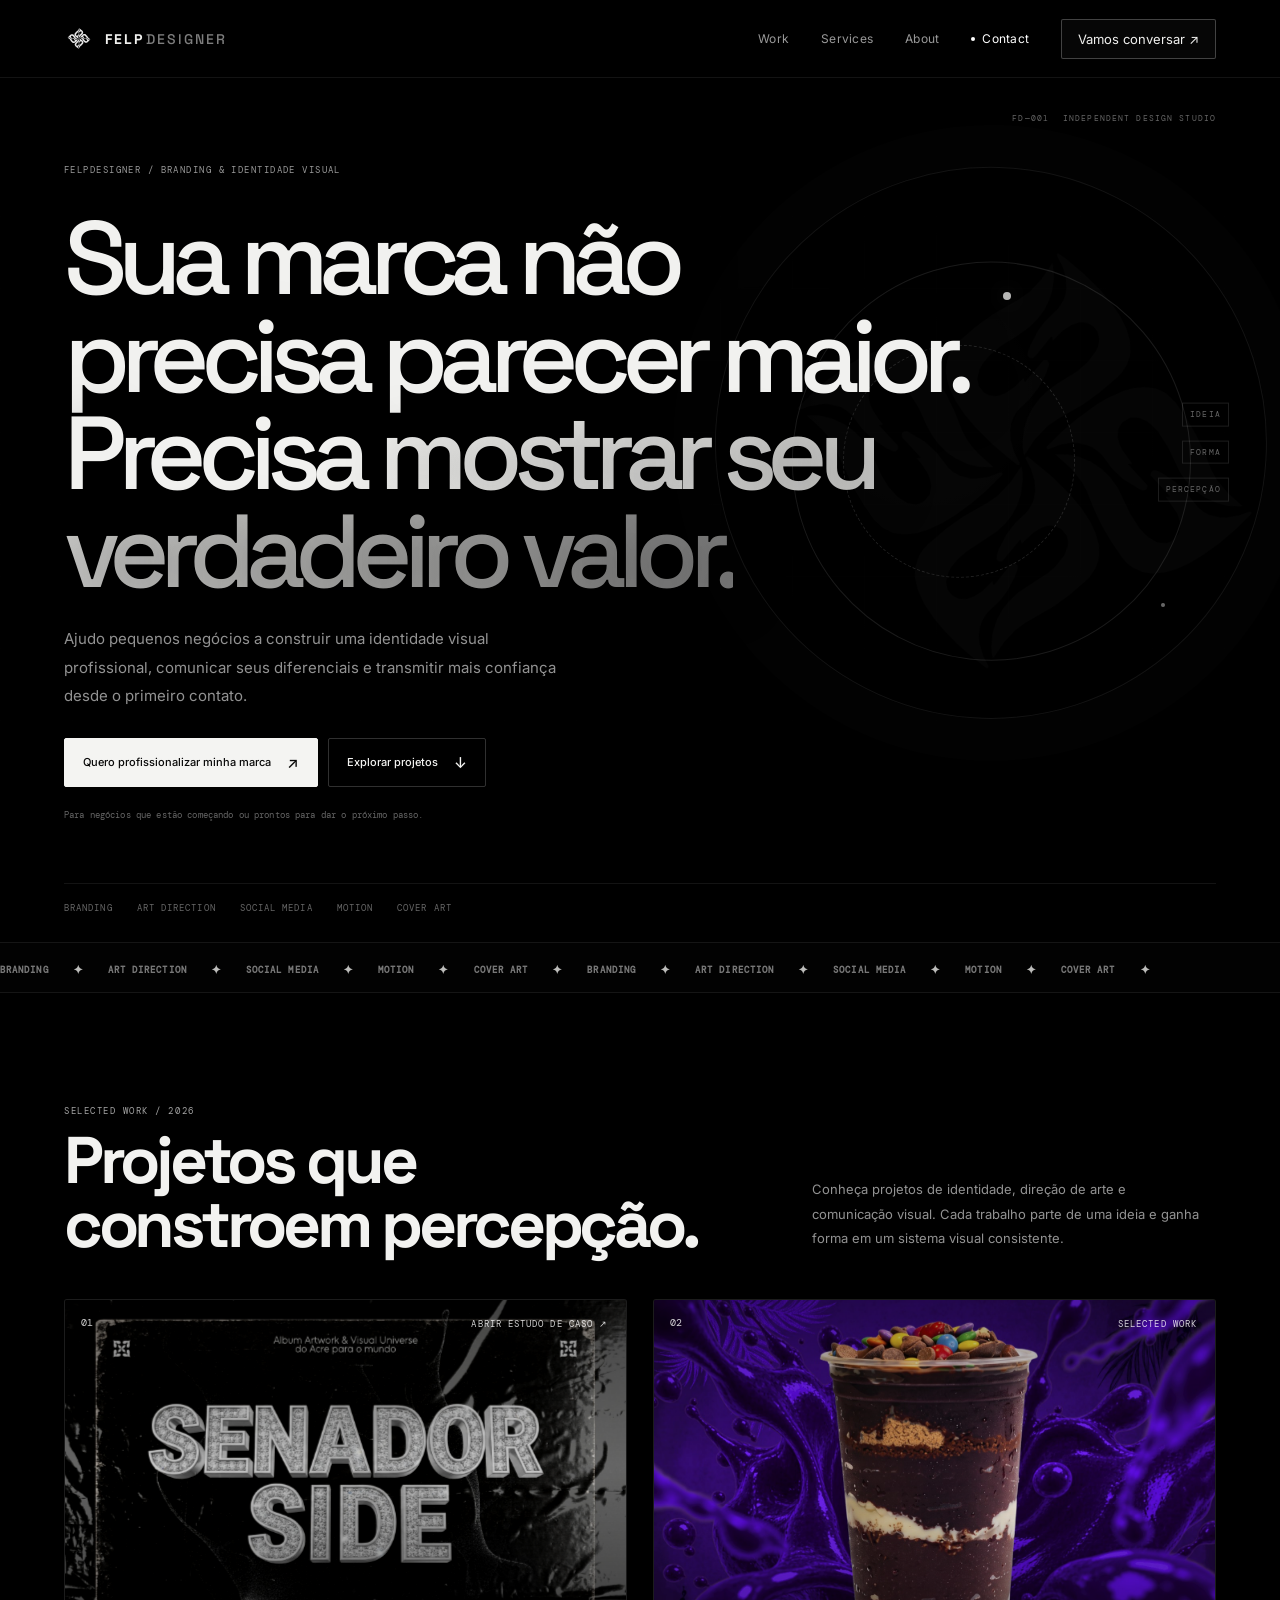
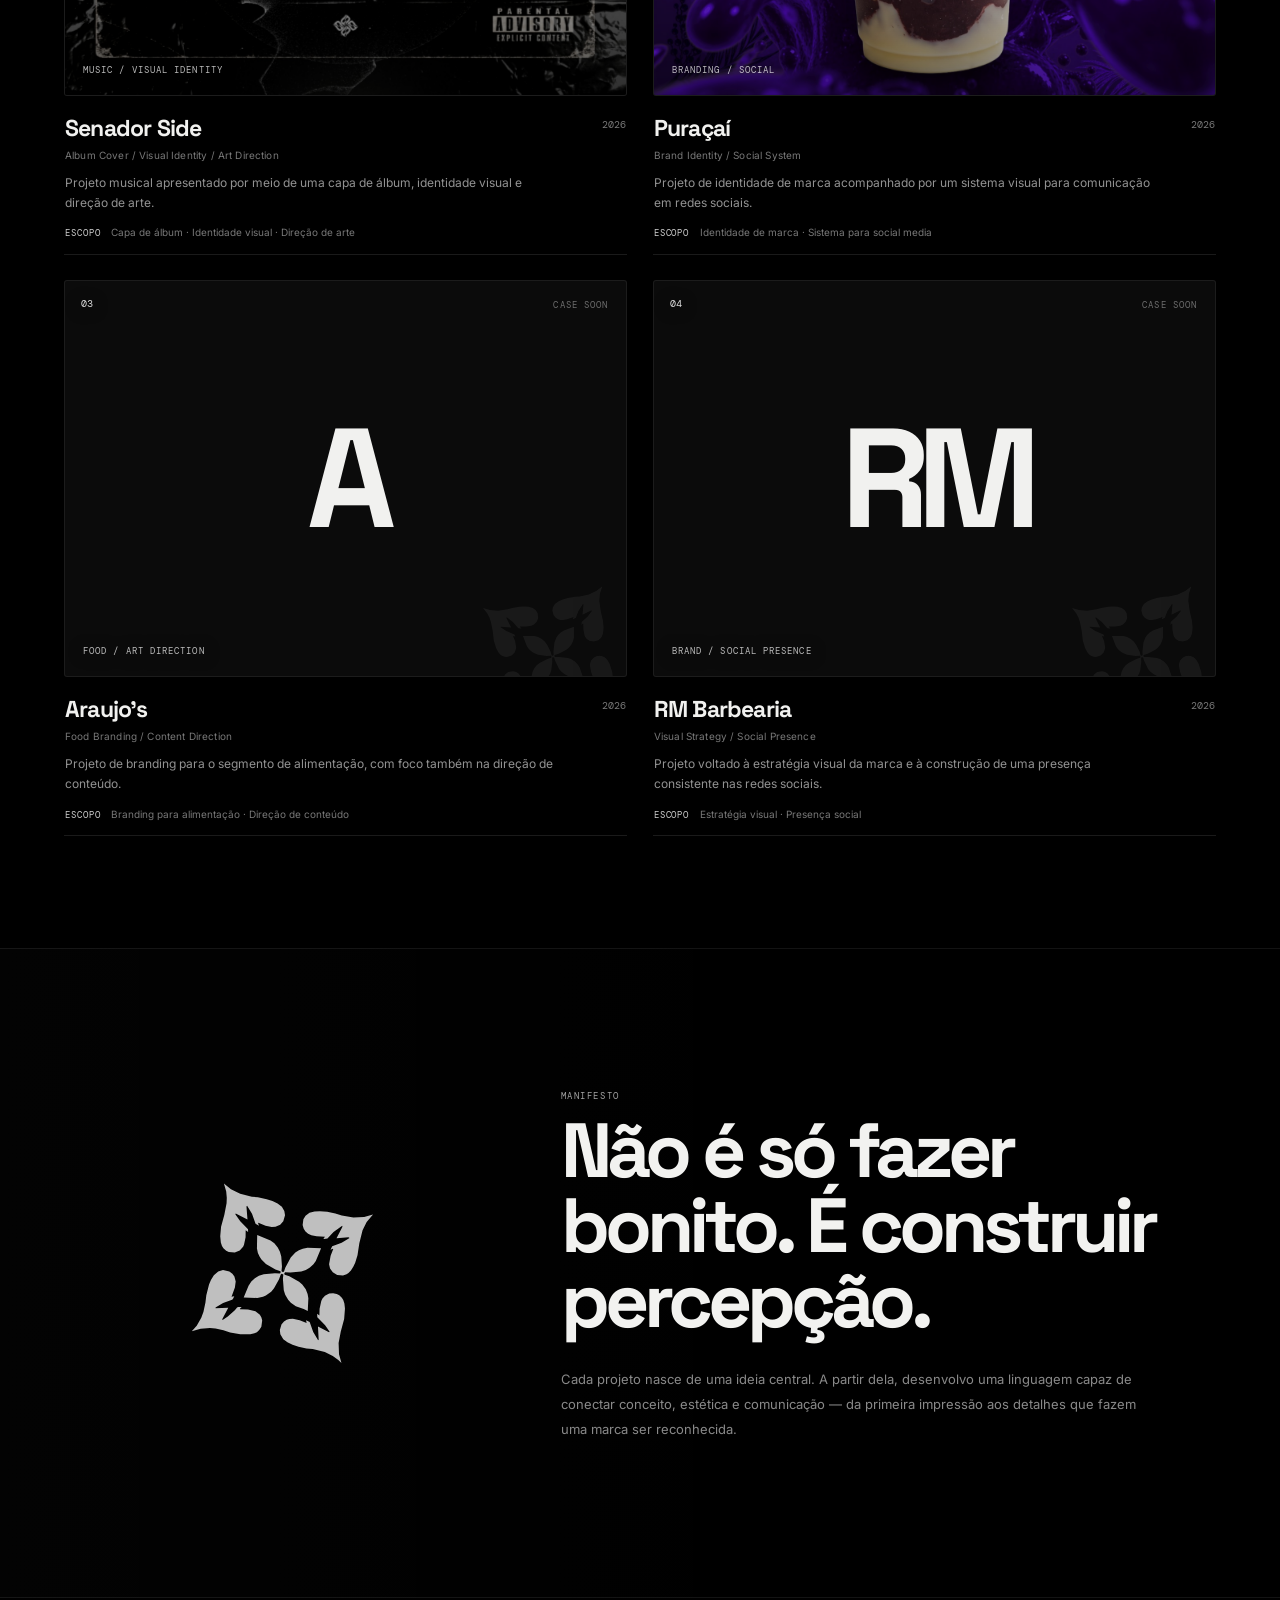
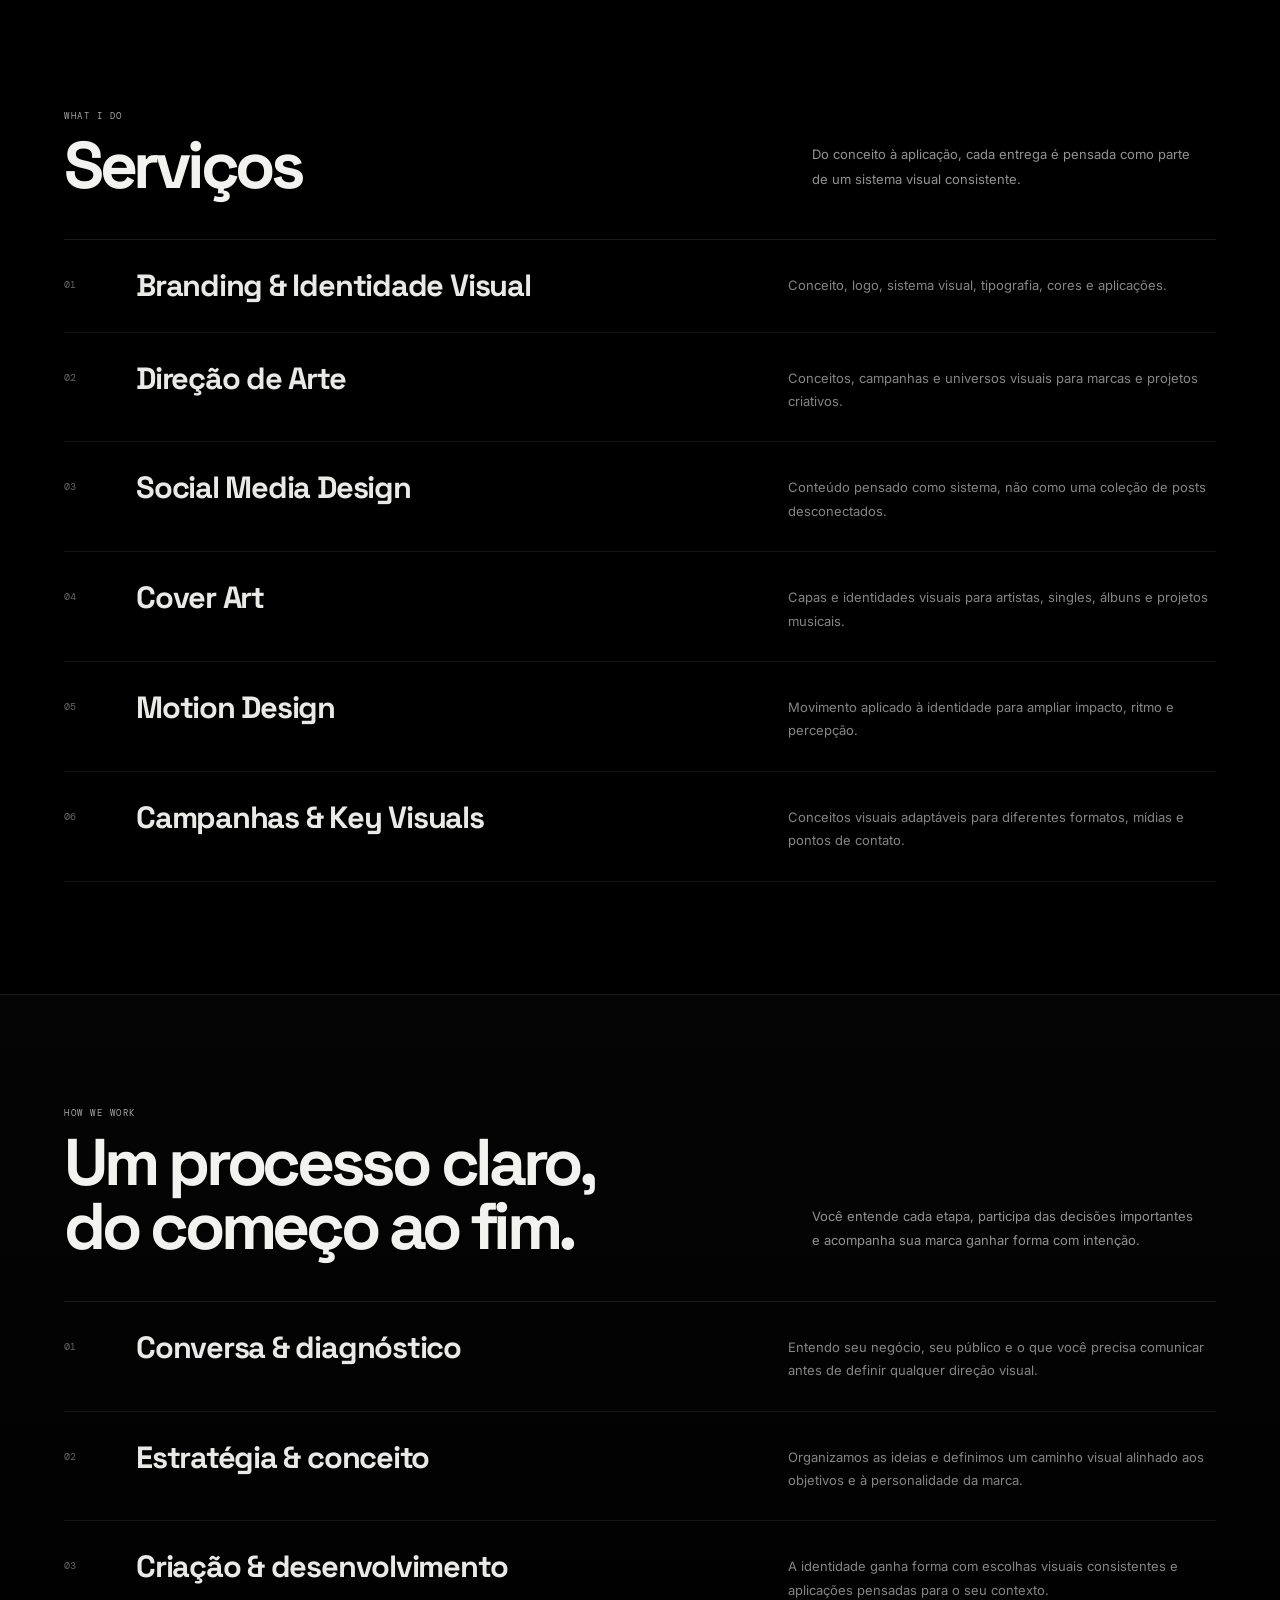
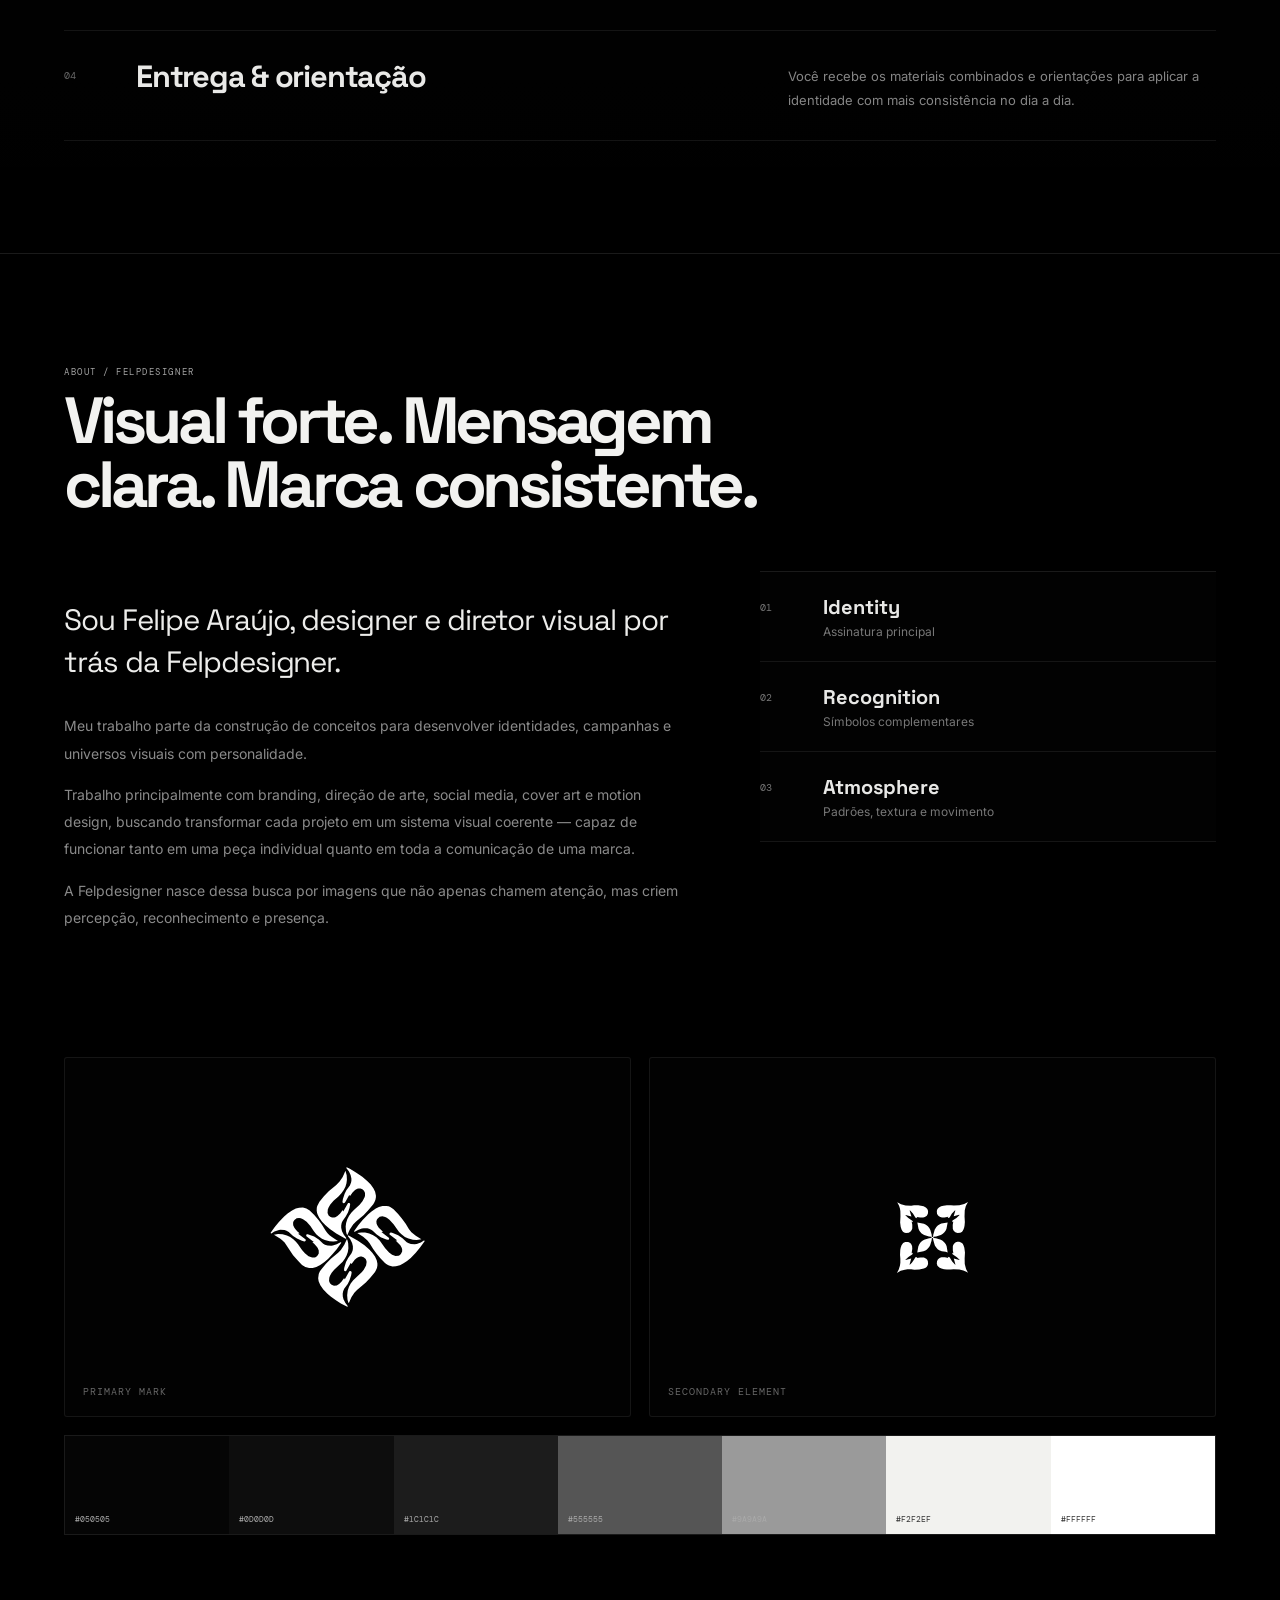
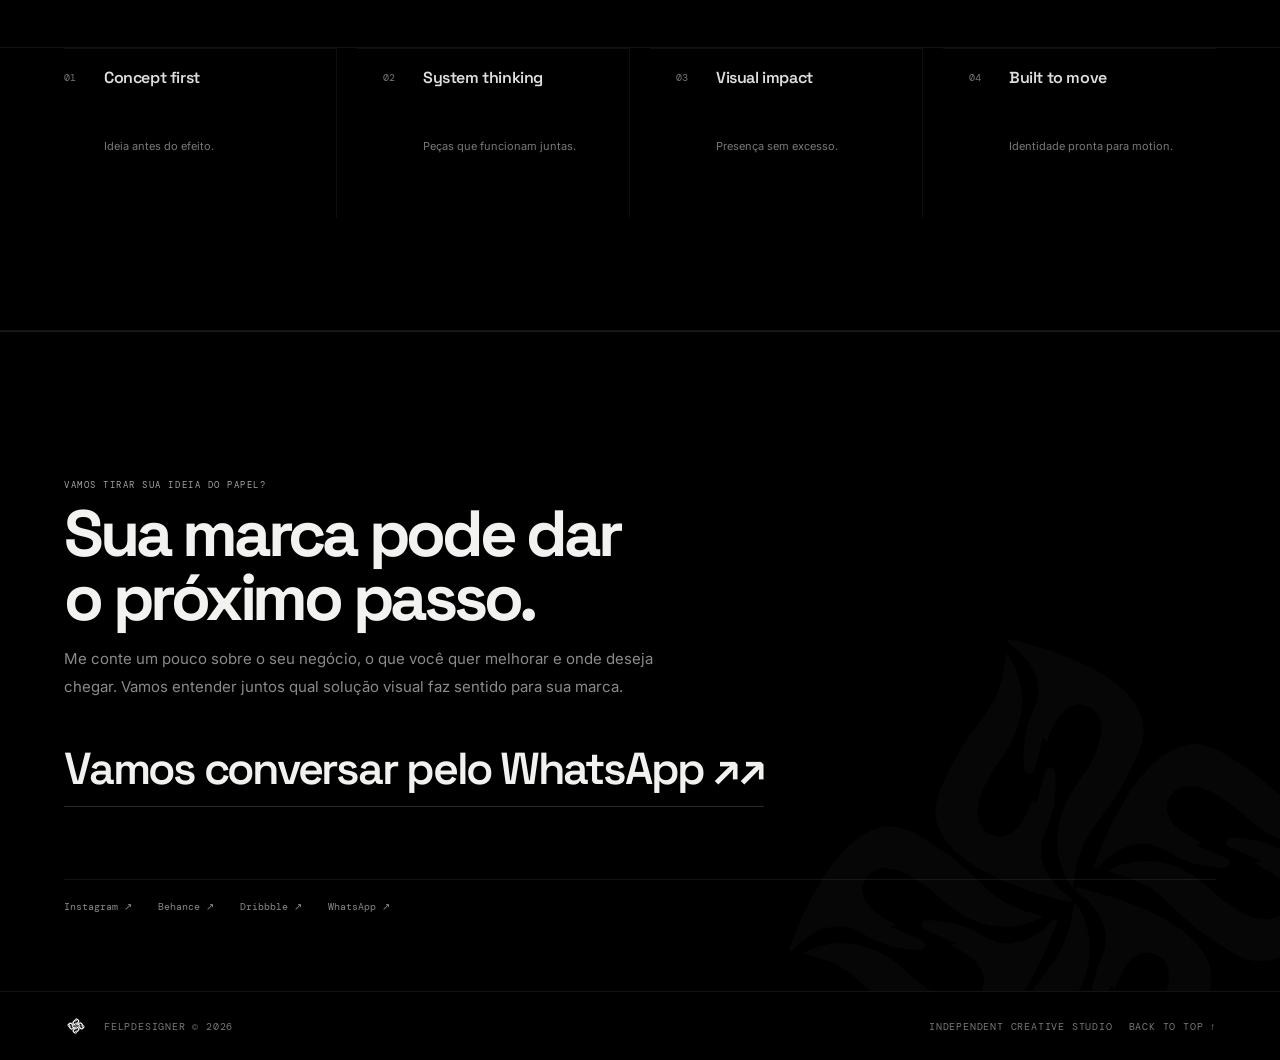
==== commit 9178475a: "Load latest immersive interaction assets" ====
--- a/docs/index.html
+++ b/docs/index.html
@@ -13,7 +13,7 @@
   <link rel="preconnect" href="https://fonts.gstatic.com" crossorigin>
   <link href="https://fonts.googleapis.com/css2?family=DM+Mono:wght@400;500&family=Inter:wght@400;500;600&family=Space+Grotesk:wght@500;600;700&display=swap" rel="stylesheet">
   <link rel="stylesheet" href="./styles.css?v=20261026-5" />
-  <link rel="stylesheet" href="./home-experimental.css?v=20261026-4" />
+  <link rel="stylesheet" href="./home-experimental.css?v=20261026-5" />
 </head>
 <body>
   <div class="page-noise" aria-hidden="true"></div>
@@ -290,6 +290,6 @@
     </div>
   </footer>
 
-  <script src="./script.js?v=20261026-3"></script>
+  <script src="./script.js?v=20261026-4"></script>
 </body>
 </html>
--- a/docs/home-experimental.css
+++ b/docs/home-experimental.css
@@ -736,3 +736,105 @@
 @media (prefers-reduced-motion: reduce) {
   .service-row h3 { transition: none !important; }
 }
+
+
+/* ==========================================================
+   IMMERSIVE INTERACTION LAYER — movimento com intenção
+   Efeitos leves, sem dependências externas.
+   ========================================================== */
+:root {
+  --motion-ease: cubic-bezier(.2, .75, .2, 1);
+  --scroll-progress: 0%;
+}
+.scroll-progress {
+  position: fixed;
+  z-index: 1000;
+  inset: 0 auto auto 0;
+  width: var(--scroll-progress);
+  height: 2px;
+  background: var(--exp-white);
+  box-shadow: 0 0 14px rgba(255,255,255,.28);
+  pointer-events: none;
+  transform-origin: left center;
+}
+.hero {
+  --pointer-x: 72%;
+  --pointer-y: 42%;
+}
+.hero::before {
+  background-image:
+    radial-gradient(circle at var(--pointer-x) var(--pointer-y), rgba(255,255,255,.085), transparent 24%),
+    linear-gradient(rgba(255,255,255,.045) 1px, transparent 1px),
+    linear-gradient(90deg, rgba(255,255,255,.045) 1px, transparent 1px);
+  background-size: auto, 72px 72px, 72px 72px;
+  transition: opacity .5s ease;
+}
+.hero-orbit-one,
+.hero-orbit-two { transition: transform .65s var(--motion-ease); }
+.hero-symbol { transition: transform .8s var(--motion-ease), opacity .5s ease; }
+.work-card {
+  transform-style: preserve-3d;
+  transform: perspective(1100px) rotateX(var(--tilt-y, 0deg)) rotateY(var(--tilt-x, 0deg));
+  transition: transform .45s var(--motion-ease), border-color .35s ease;
+}
+.work-card .work-visual { overflow: hidden; }
+.work-card .work-index,
+.work-card .project-type,
+.work-card .view-project { transform: translateZ(18px); }
+.work-card .work-meta { transition: transform .45s var(--motion-ease); }
+.work-card:hover .work-meta { transform: translateX(3px); }
+.work-card .cover-photo { will-change: transform; }
+.btn, .nav-cta, .big-cta, .social-links a {
+  -webkit-tap-highlight-color: transparent;
+}
+.btn-light, .nav-cta {
+  position: relative;
+  overflow: hidden;
+}
+.btn-light::after, .nav-cta::after {
+  content: "";
+  position: absolute;
+  inset: 0;
+  pointer-events: none;
+  background: linear-gradient(110deg, transparent 20%, rgba(255,255,255,.28) 48%, transparent 72%);
+  transform: translateX(-130%);
+  transition: transform .7s var(--motion-ease);
+}
+.btn-light:hover::after, .nav-cta:hover::after { transform: translateX(130%); }
+.big-cta {
+  transition: letter-spacing .35s ease, color .35s ease, border-color .35s ease;
+}
+.big-cta:hover { letter-spacing: -.035em; color: #fff; border-color: rgba(255,255,255,.75); }
+.social-links a { transition: color .25s ease, transform .25s var(--motion-ease); }
+.social-links a:hover { color: #fff; transform: translateY(-2px); }
+.nav a[aria-current="location"] { color: #fff; }
+.nav a[aria-current="location"]::before {
+  content: "";
+  display: inline-block;
+  width: 4px;
+  height: 4px;
+  margin: 0 7px 2px 0;
+  border-radius: 50%;
+  background: currentColor;
+}
+.reveal { transition-duration: .8s; }
+.reveal.in-view { transition-delay: var(--reveal-delay, 0ms); }
+.service-row { transition: padding-left .35s var(--motion-ease), border-color .35s ease; }
+.service-row:hover { padding-left: 8px; }
+.contact-inner .big-cta::after { content: " ↗"; display: inline-block; transition: transform .25s var(--motion-ease); }
+.contact-inner .big-cta:hover::after { transform: translate(4px,-3px); }
+@media (hover: hover) and (pointer: fine) {
+  .work-card { cursor: pointer; }
+}
+@media (max-width: 760px), (hover: none) {
+  .work-card { transform: none !important; }
+  .hero::before { background-size: auto, 58px 58px, 58px 58px; }
+  .service-row:hover { padding-left: 0; }
+}
+@media (prefers-reduced-motion: reduce) {
+  .scroll-progress { display: none; }
+  .work-card, .work-card .work-meta, .hero-orbit-one, .hero-orbit-two,
+  .hero-symbol, .btn-light::after, .nav-cta::after, .big-cta, .social-links a,
+  .service-row { transition: none !important; transform: none !important; }
+  .hero::before { transition: none; }
+}
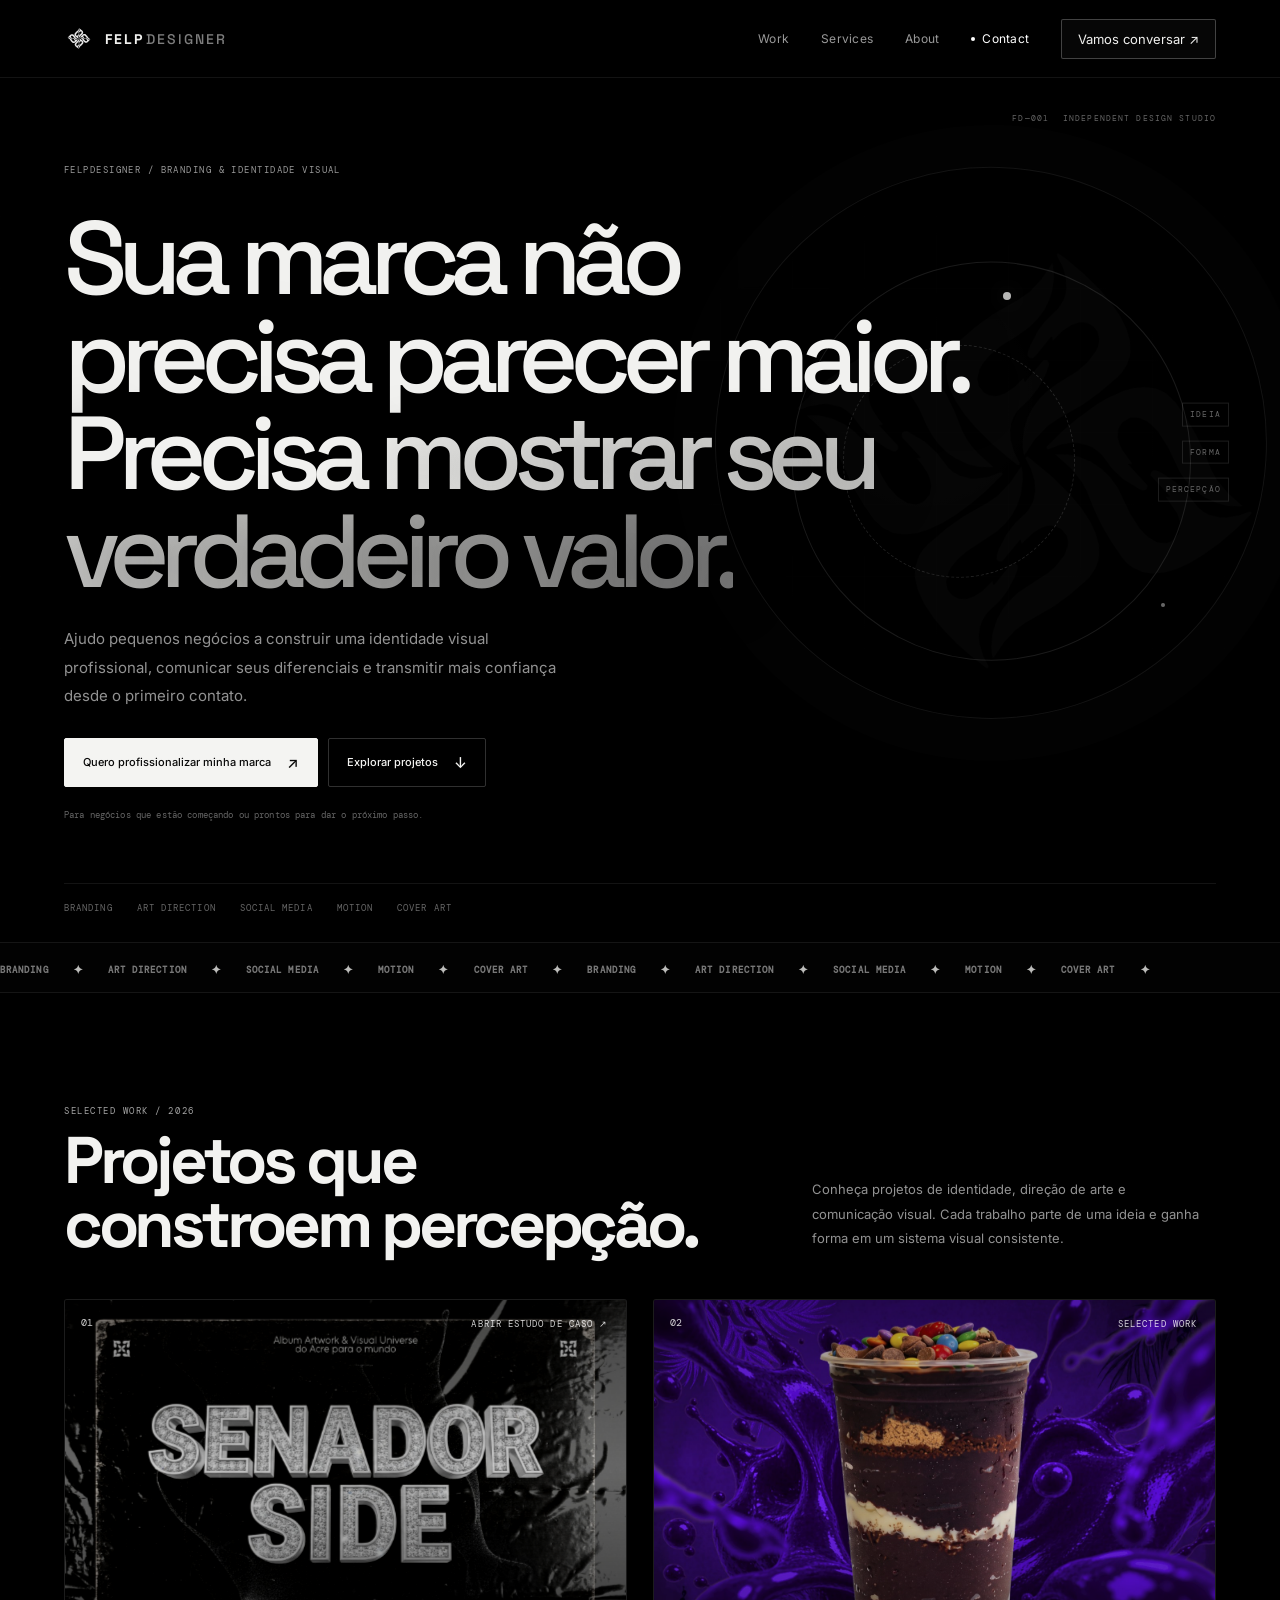
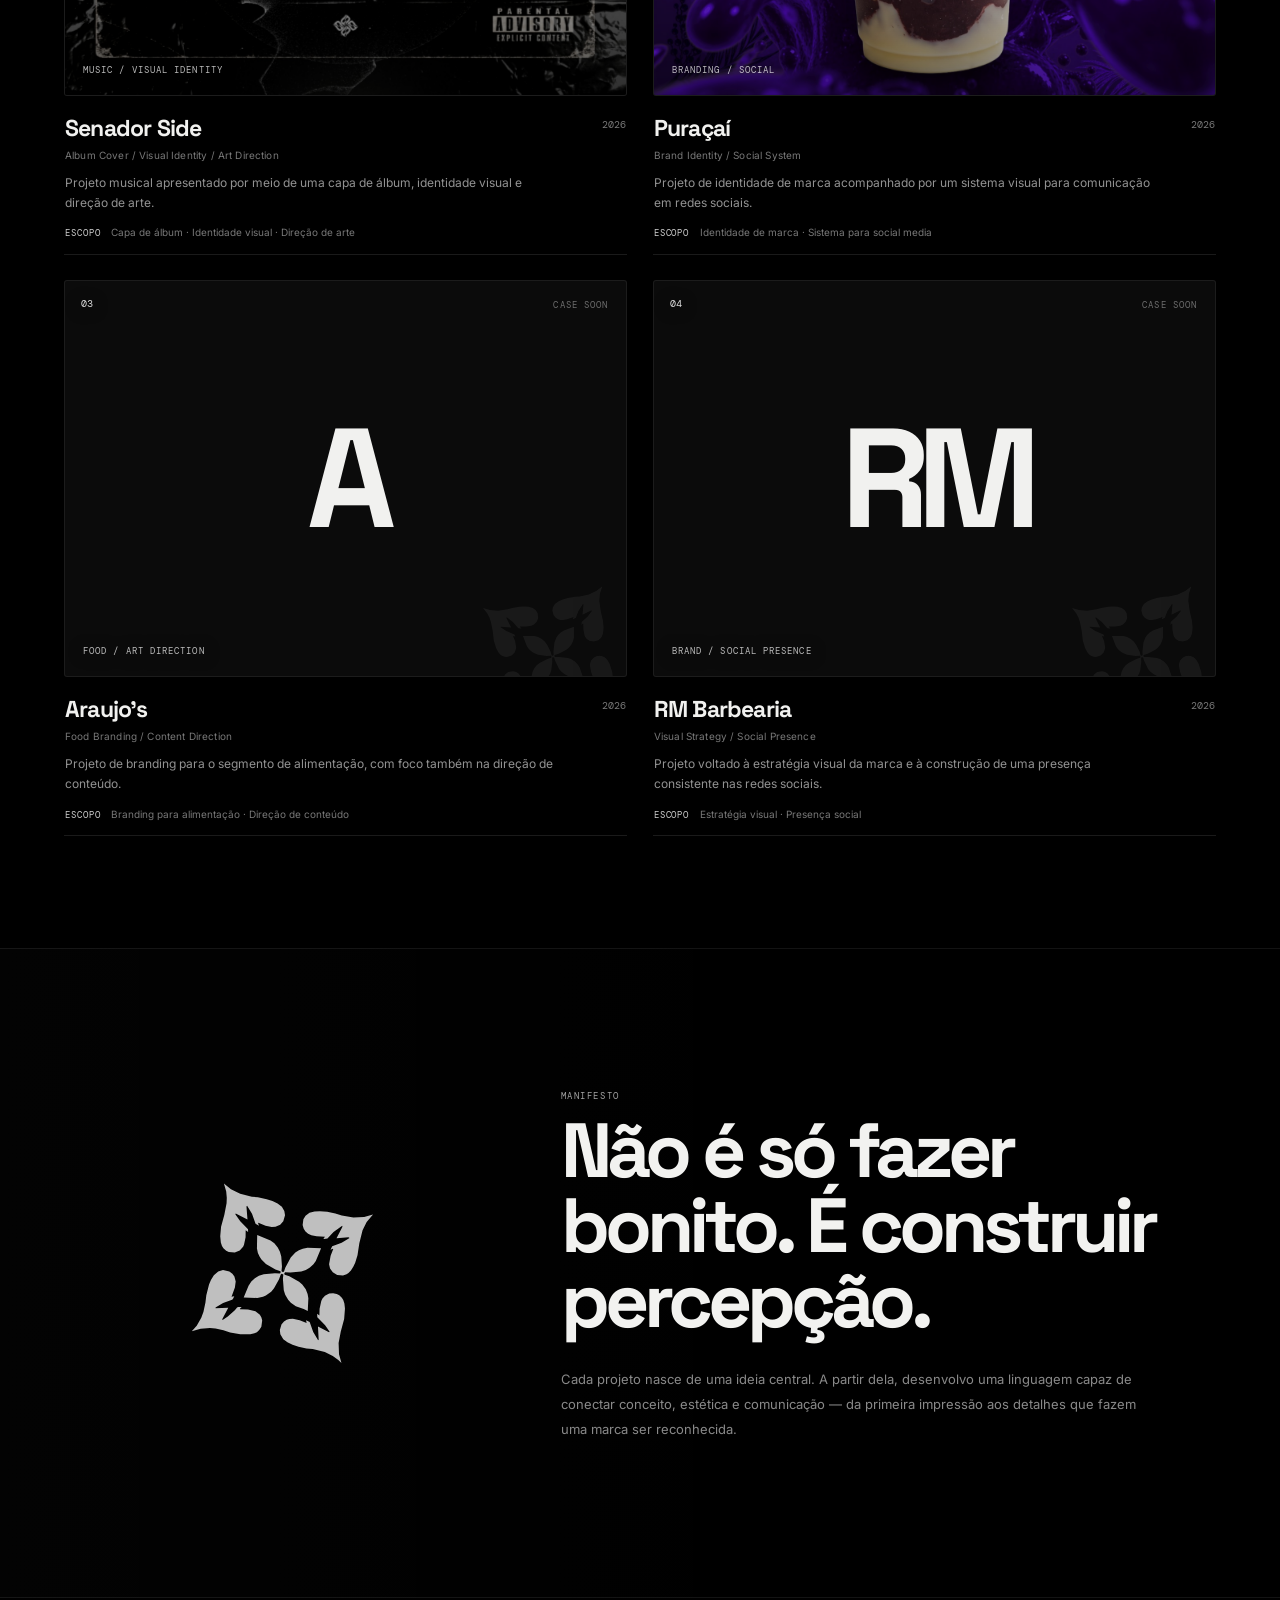
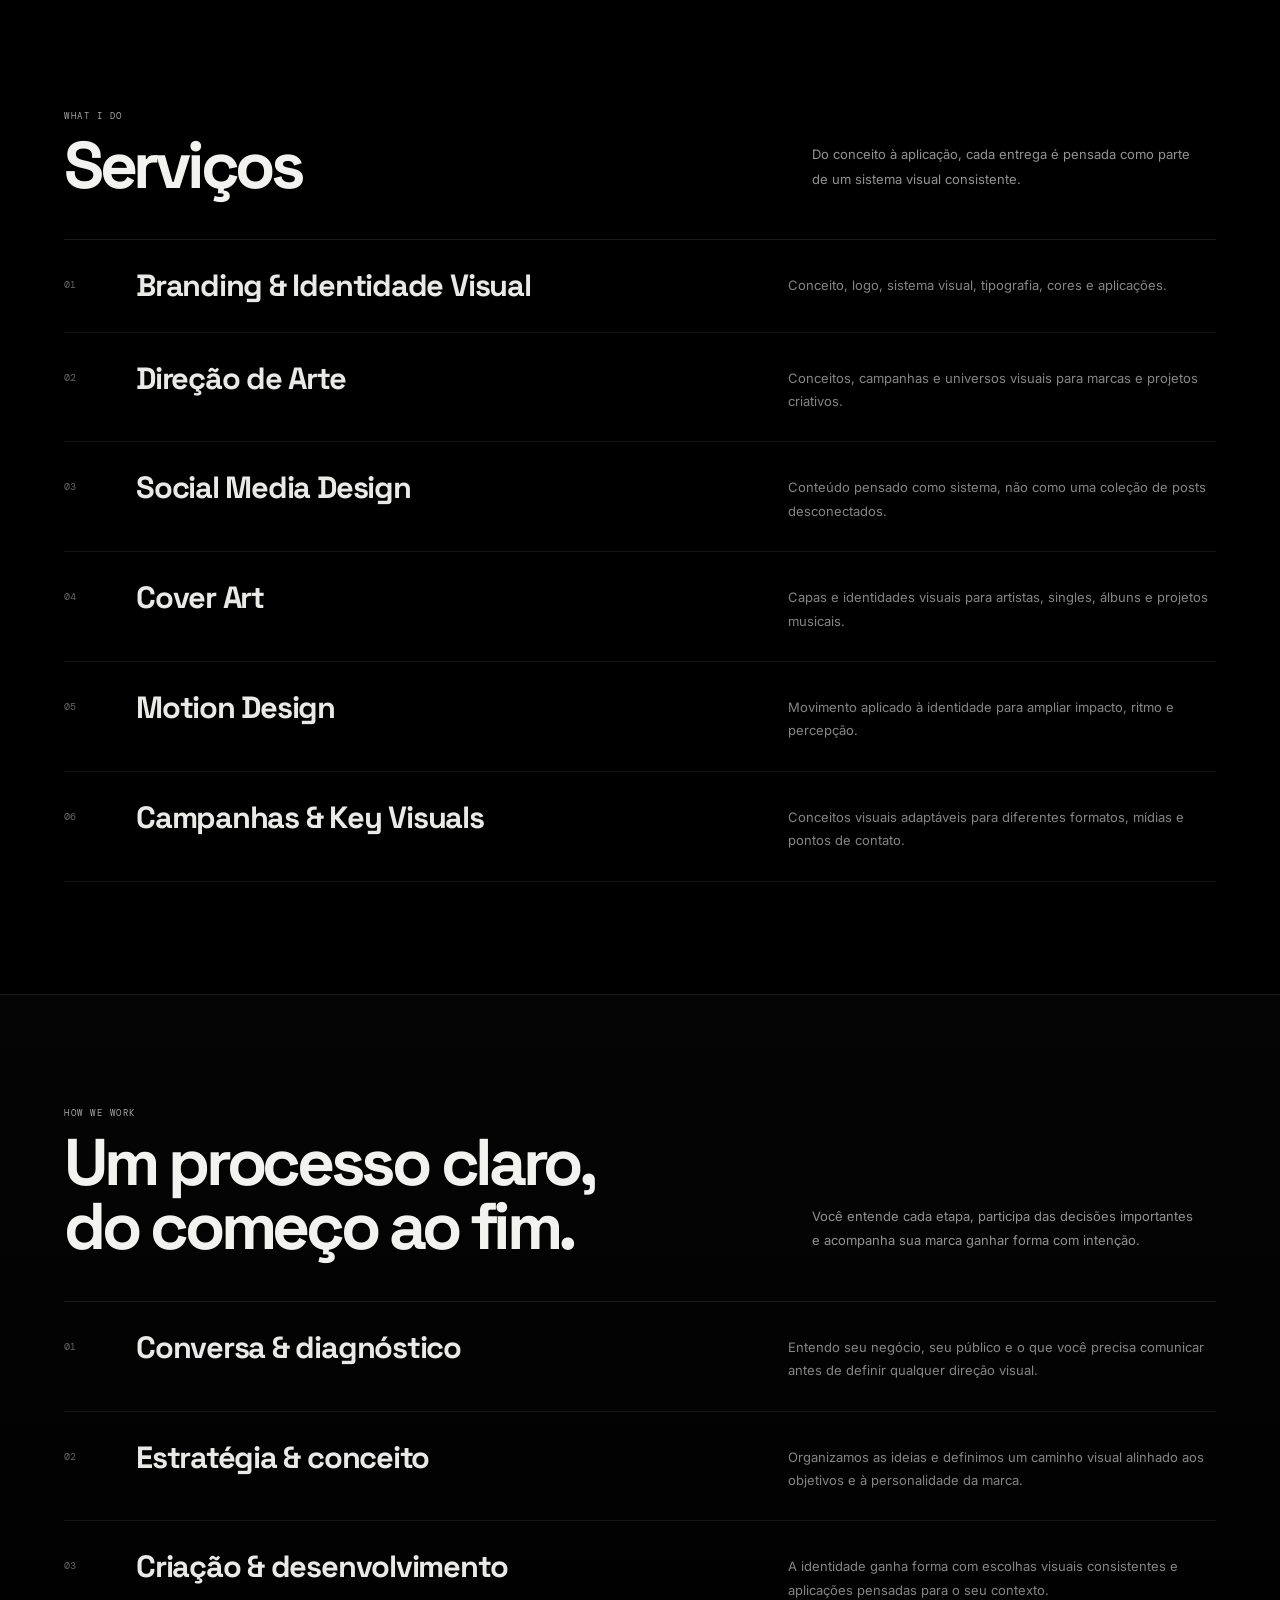
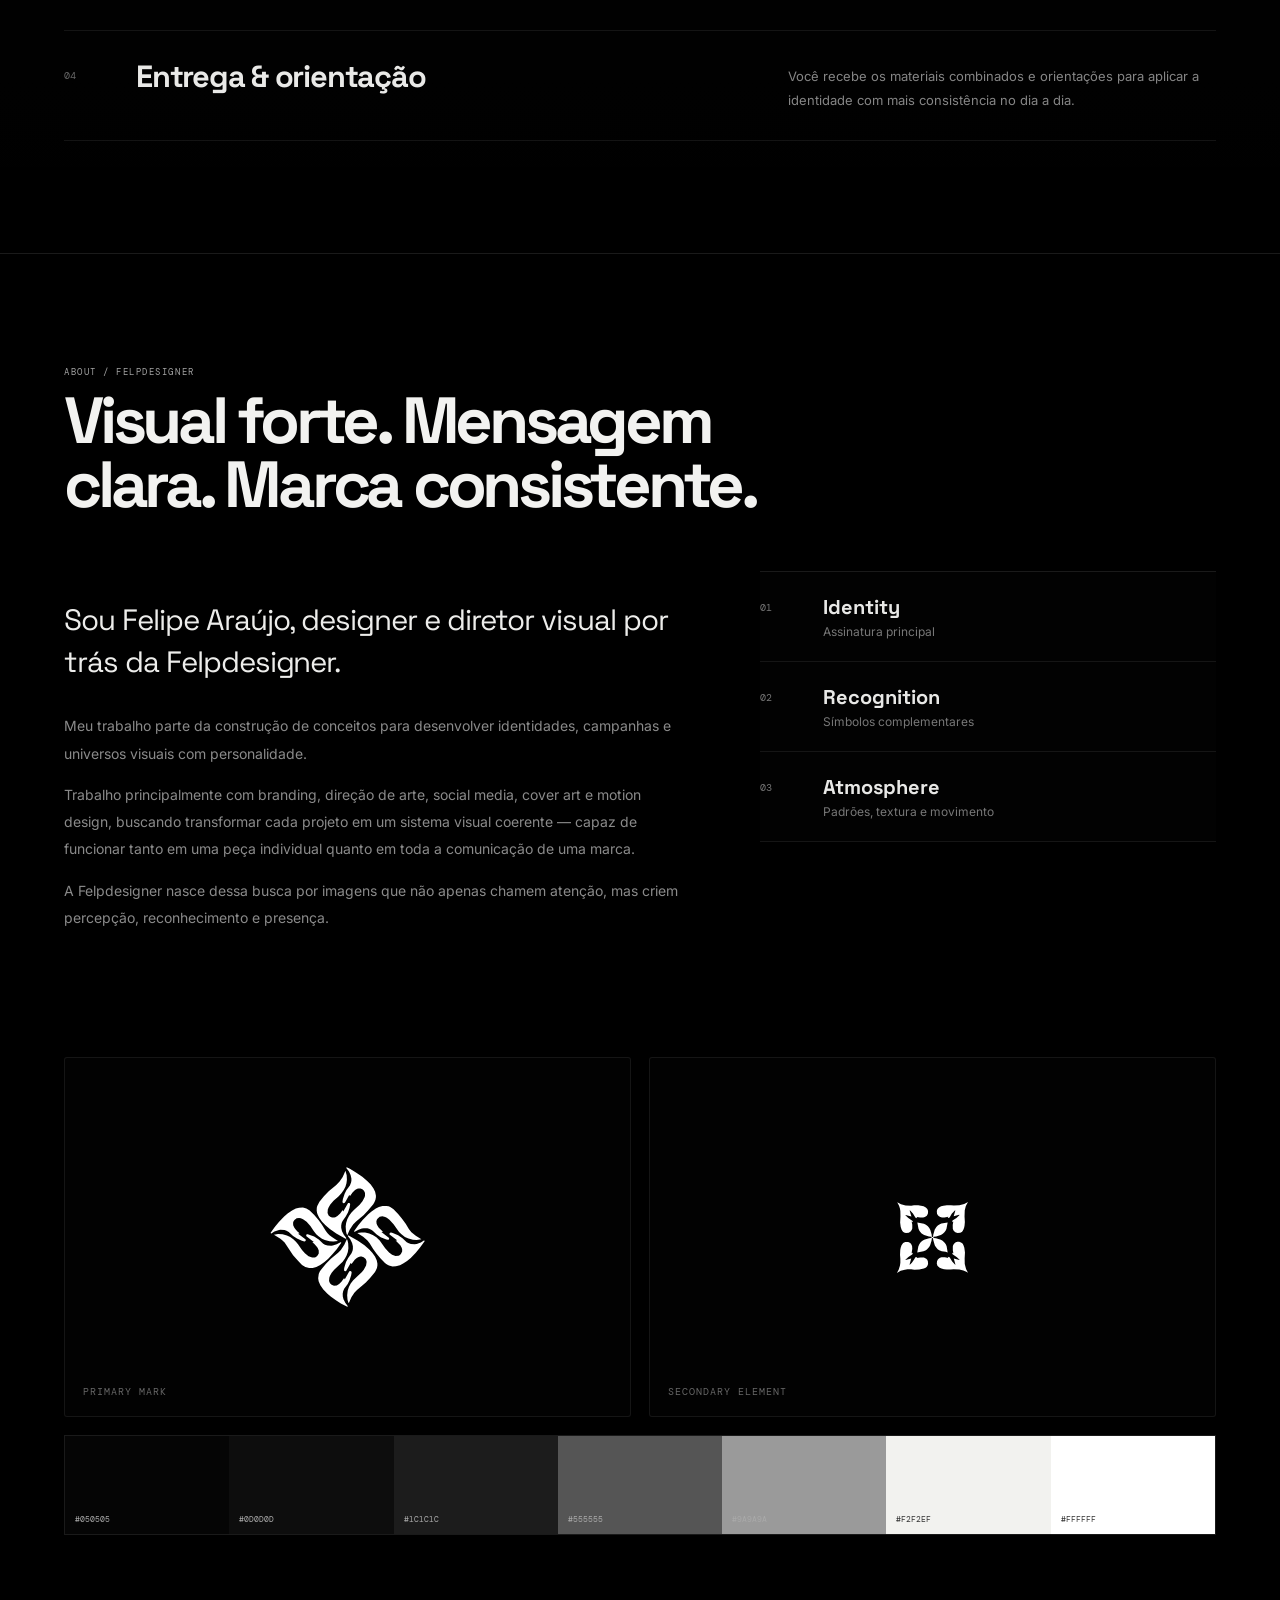
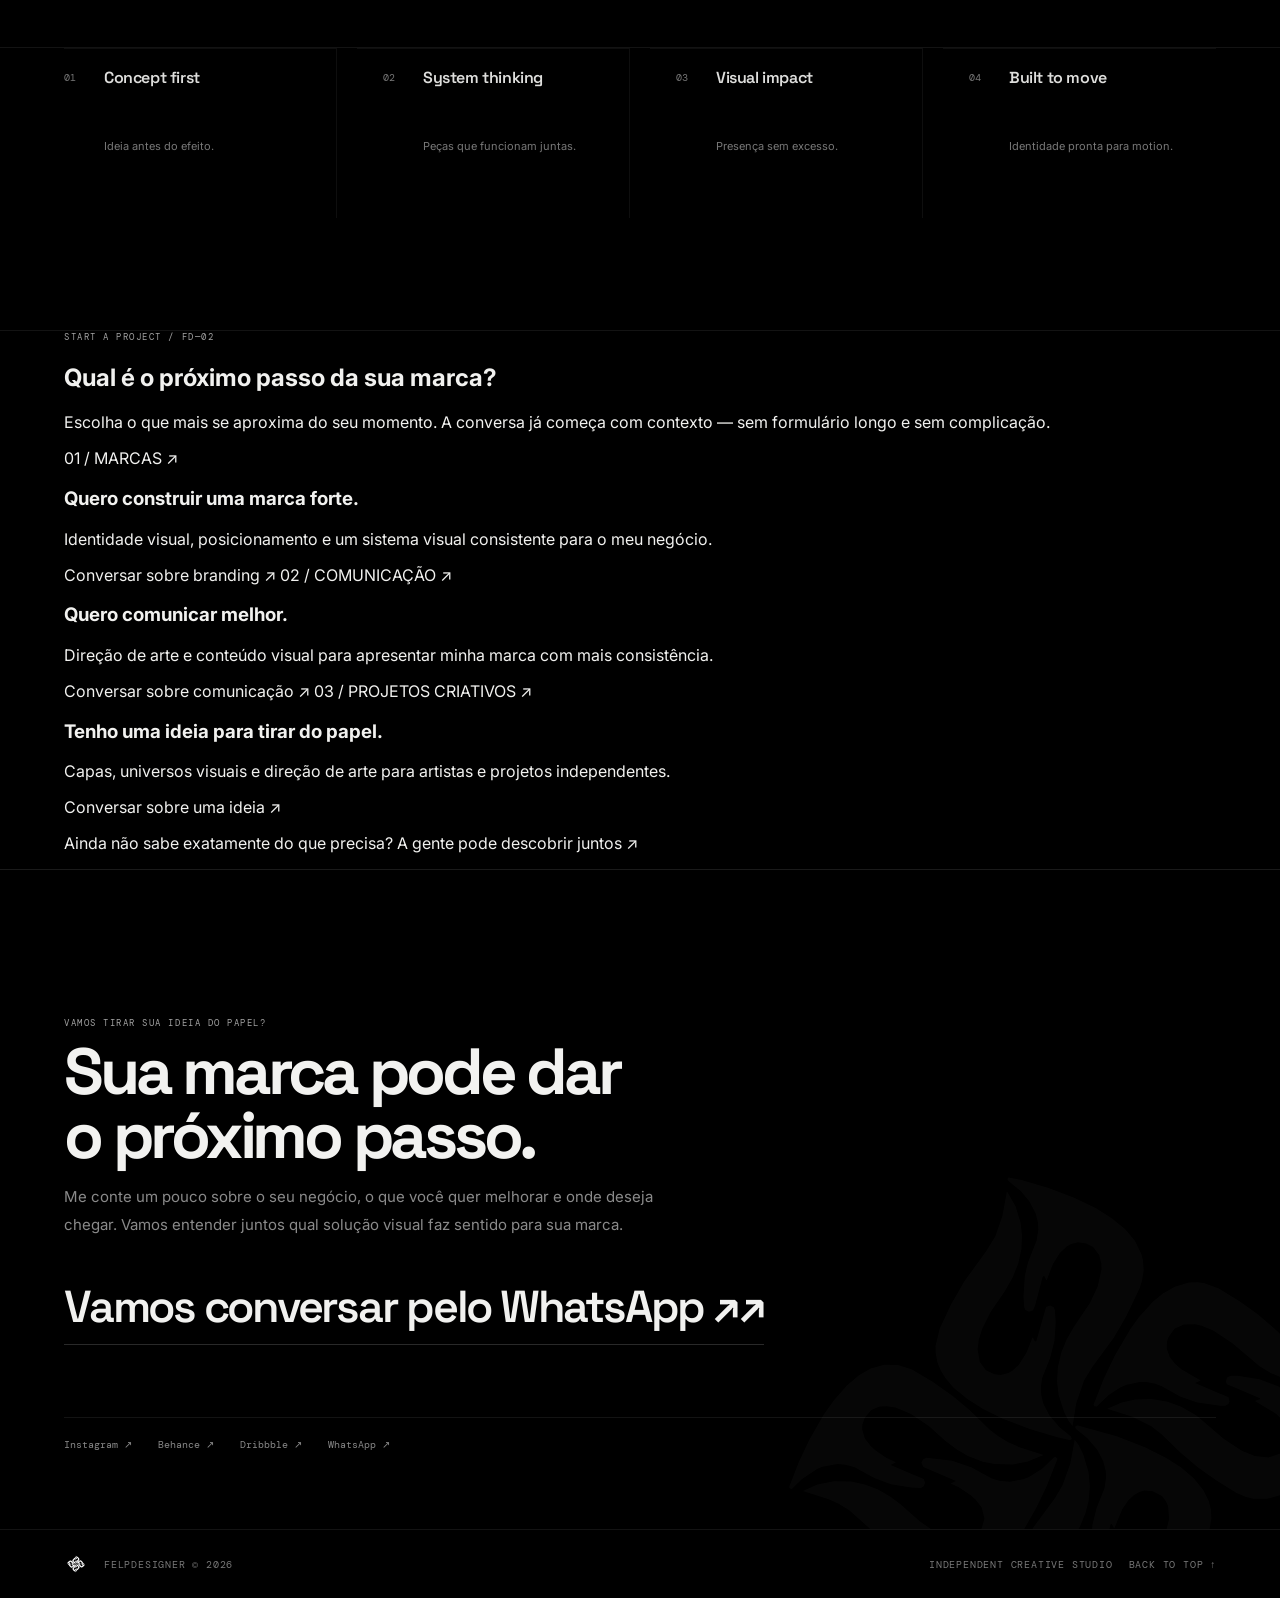
==== commit 38f2a19b: "Add guided project inquiry pathways" ====
--- a/docs/index.html
+++ b/docs/index.html
@@ -13,7 +13,7 @@
   <link rel="preconnect" href="https://fonts.gstatic.com" crossorigin>
   <link href="https://fonts.googleapis.com/css2?family=DM+Mono:wght@400;500&family=Inter:wght@400;500;600&family=Space+Grotesk:wght@500;600;700&display=swap" rel="stylesheet">
   <link rel="stylesheet" href="./styles.css?v=20261026-5" />
-  <link rel="stylesheet" href="./home-experimental.css?v=20261026-5" />
+  <link rel="stylesheet" href="./home-experimental.css?v=20261026-6" />
 </head>
 <body>
   <div class="page-noise" aria-hidden="true"></div>
@@ -261,6 +261,39 @@
       <div><span>04</span><strong>Built to move</strong><small>Identidade pronta para motion.</small></div>
     </section>
 
+
+    <section id="start-project" class="section-shell project-pathways">
+      <div class="pathways-heading reveal">
+        <p class="kicker">Start a project / FD—02</p>
+        <h2>Qual é o próximo passo da sua marca?</h2>
+        <p>Escolha o que mais se aproxima do seu momento. A conversa já começa com contexto — sem formulário longo e sem complicação.</p>
+      </div>
+      <div class="pathways-grid">
+        <a class="pathway-card reveal" href="https://wa.me/5548920023095?text=Ol%C3%A1%2C%20Felipe!%20Quero%20conversar%20sobre%20branding%20e%20identidade%20visual%20para%20a%20minha%20marca." target="_blank" rel="noopener">
+          <span class="pathway-index">01 / MARCAS</span>
+          <span class="pathway-symbol" aria-hidden="true">↗</span>
+          <h3>Quero construir uma marca forte.</h3>
+          <p>Identidade visual, posicionamento e um sistema visual consistente para o meu negócio.</p>
+          <span class="pathway-link">Conversar sobre branding <span aria-hidden="true">↗</span></span>
+        </a>
+        <a class="pathway-card reveal" href="https://wa.me/5548920023095?text=Ol%C3%A1%2C%20Felipe!%20Preciso%20melhorar%20a%20presen%C3%A7a%20visual%20da%20minha%20marca%20nas%20redes%20sociais." target="_blank" rel="noopener">
+          <span class="pathway-index">02 / COMUNICAÇÃO</span>
+          <span class="pathway-symbol" aria-hidden="true">↗</span>
+          <h3>Quero comunicar melhor.</h3>
+          <p>Direção de arte e conteúdo visual para apresentar minha marca com mais consistência.</p>
+          <span class="pathway-link">Conversar sobre comunicação <span aria-hidden="true">↗</span></span>
+        </a>
+        <a class="pathway-card reveal" href="https://wa.me/5548920023095?text=Ol%C3%A1%2C%20Felipe!%20Tenho%20um%20projeto%20musical%20ou%20criativo%20e%20quero%20conversar%20sobre%20a%20dire%C3%A7%C3%A3o%20visual." target="_blank" rel="noopener">
+          <span class="pathway-index">03 / PROJETOS CRIATIVOS</span>
+          <span class="pathway-symbol" aria-hidden="true">↗</span>
+          <h3>Tenho uma ideia para tirar do papel.</h3>
+          <p>Capas, universos visuais e direção de arte para artistas e projetos independentes.</p>
+          <span class="pathway-link">Conversar sobre uma ideia <span aria-hidden="true">↗</span></span>
+        </a>
+      </div>
+      <p class="pathways-footnote">Ainda não sabe exatamente do que precisa? <a href="https://wa.me/5548920023095?text=Ol%C3%A1%2C%20Felipe!%20Tenho%20uma%20ideia%20e%20gostaria%20de%20ajuda%20para%20entender%20qual%20solu%C3%A7%C3%A3o%20visual%20faz%20sentido." target="_blank" rel="noopener">A gente pode descobrir juntos ↗</a></p>
+    </section>
+
     <section id="contact" class="contact section-shell">
       <img class="contact-symbol" src="./assets/logo-white.svg" alt="" aria-hidden="true" />
       <div class="contact-inner reveal">
@@ -290,6 +323,6 @@
     </div>
   </footer>
 
-  <script src="./script.js?v=20261026-4"></script>
+  <script src="./script.js?v=20261026-5"></script>
 </body>
 </html>
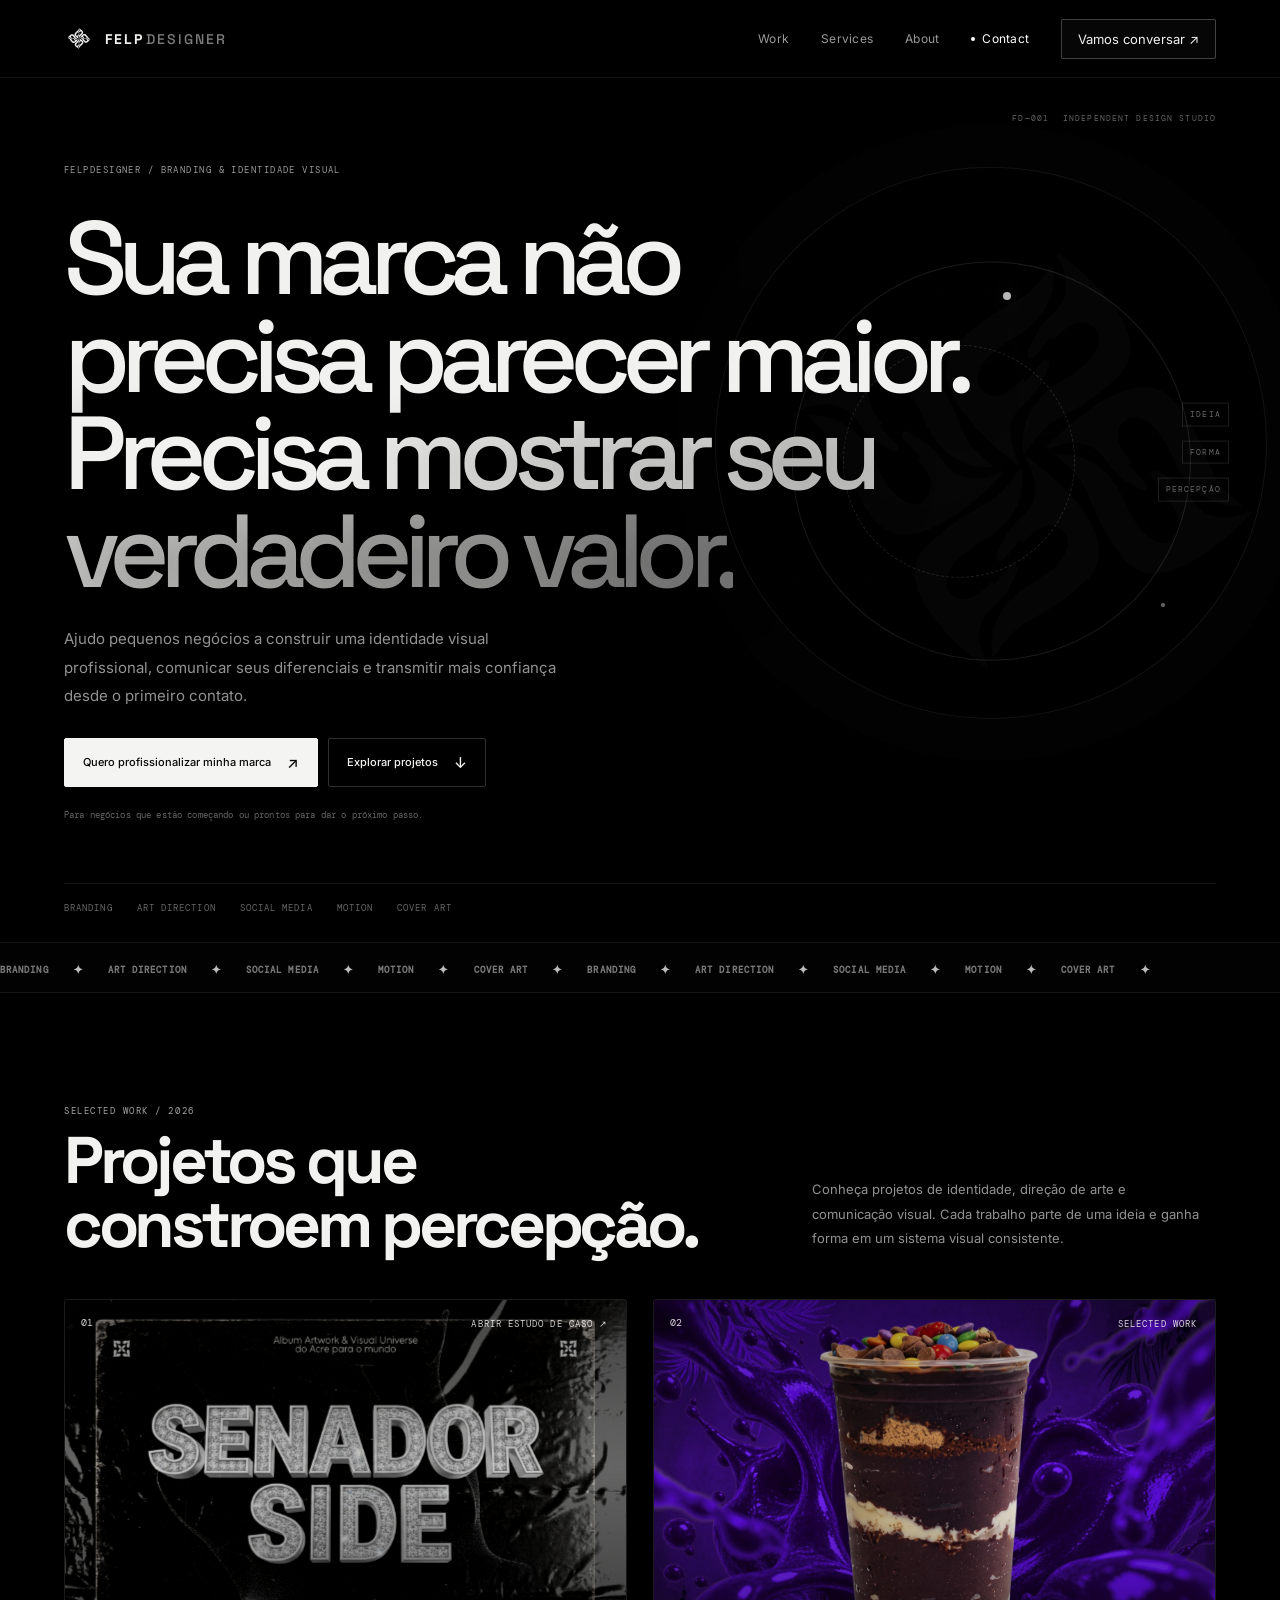
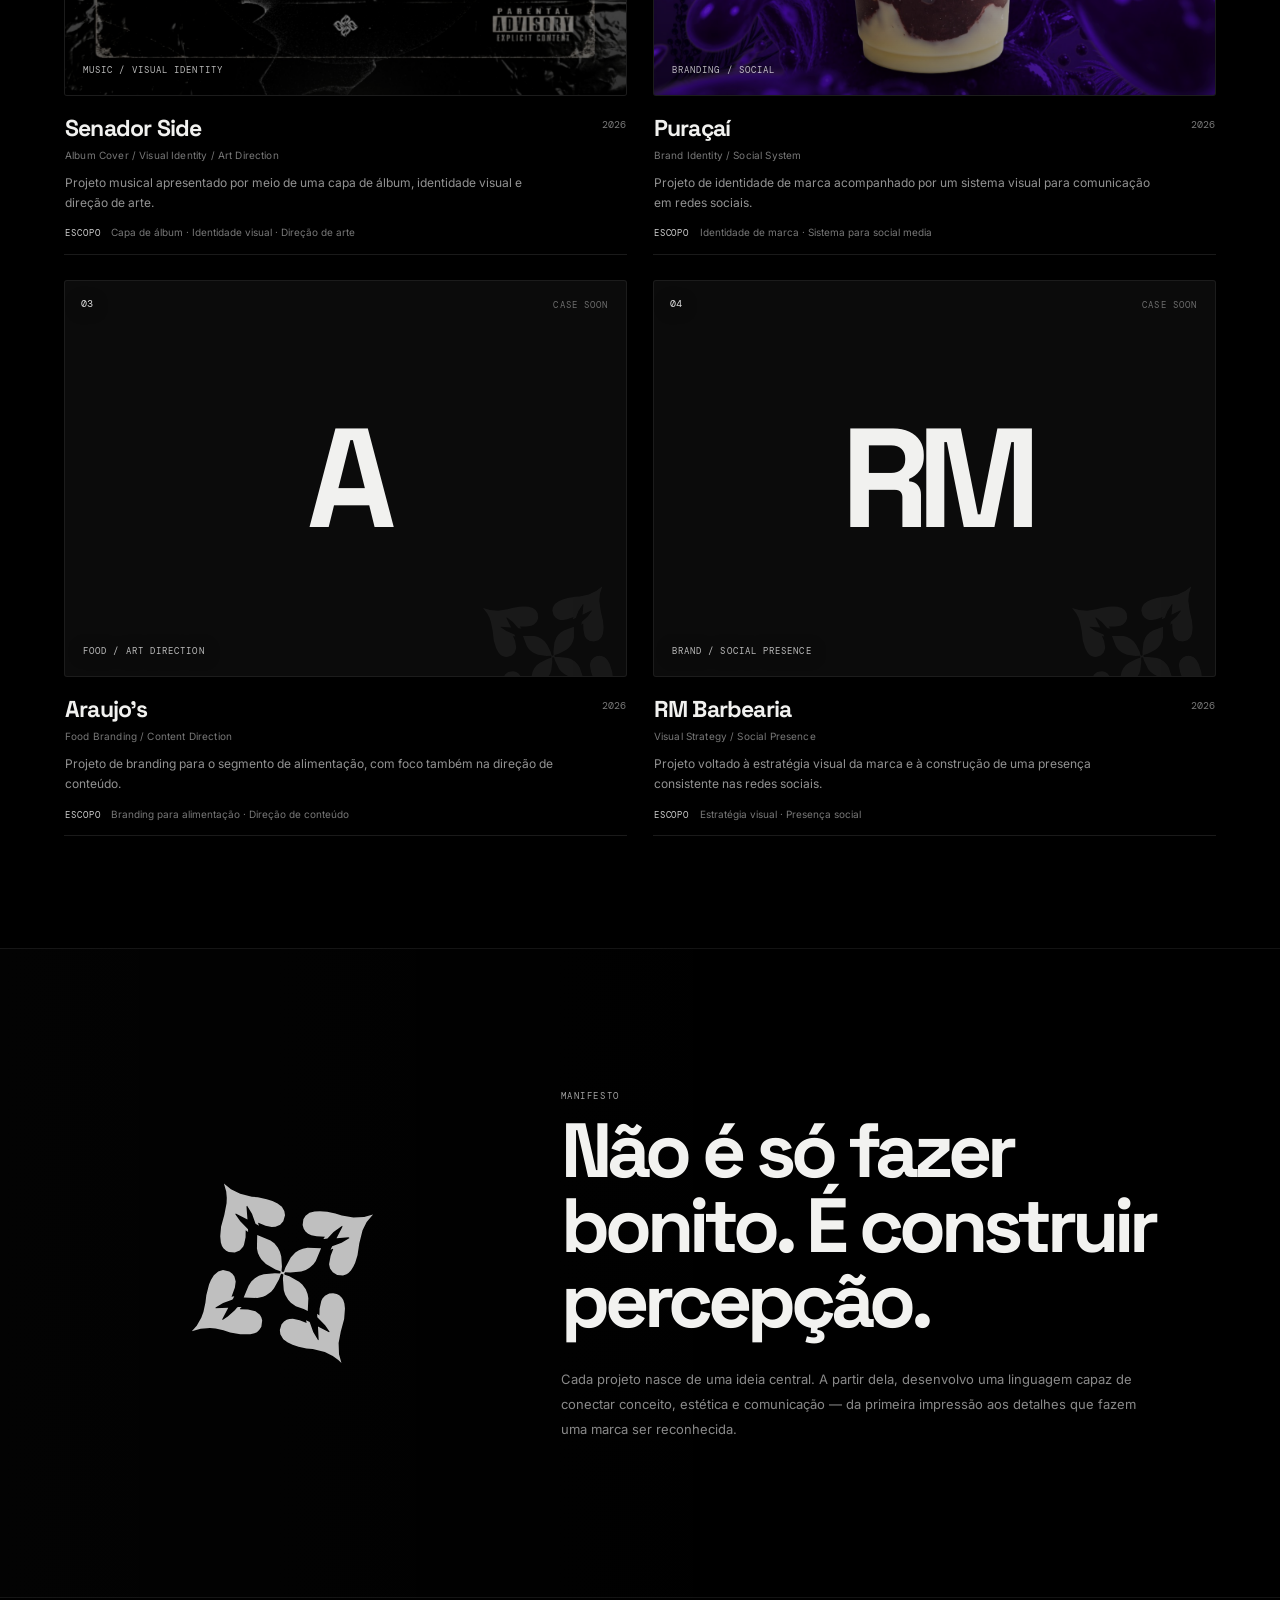
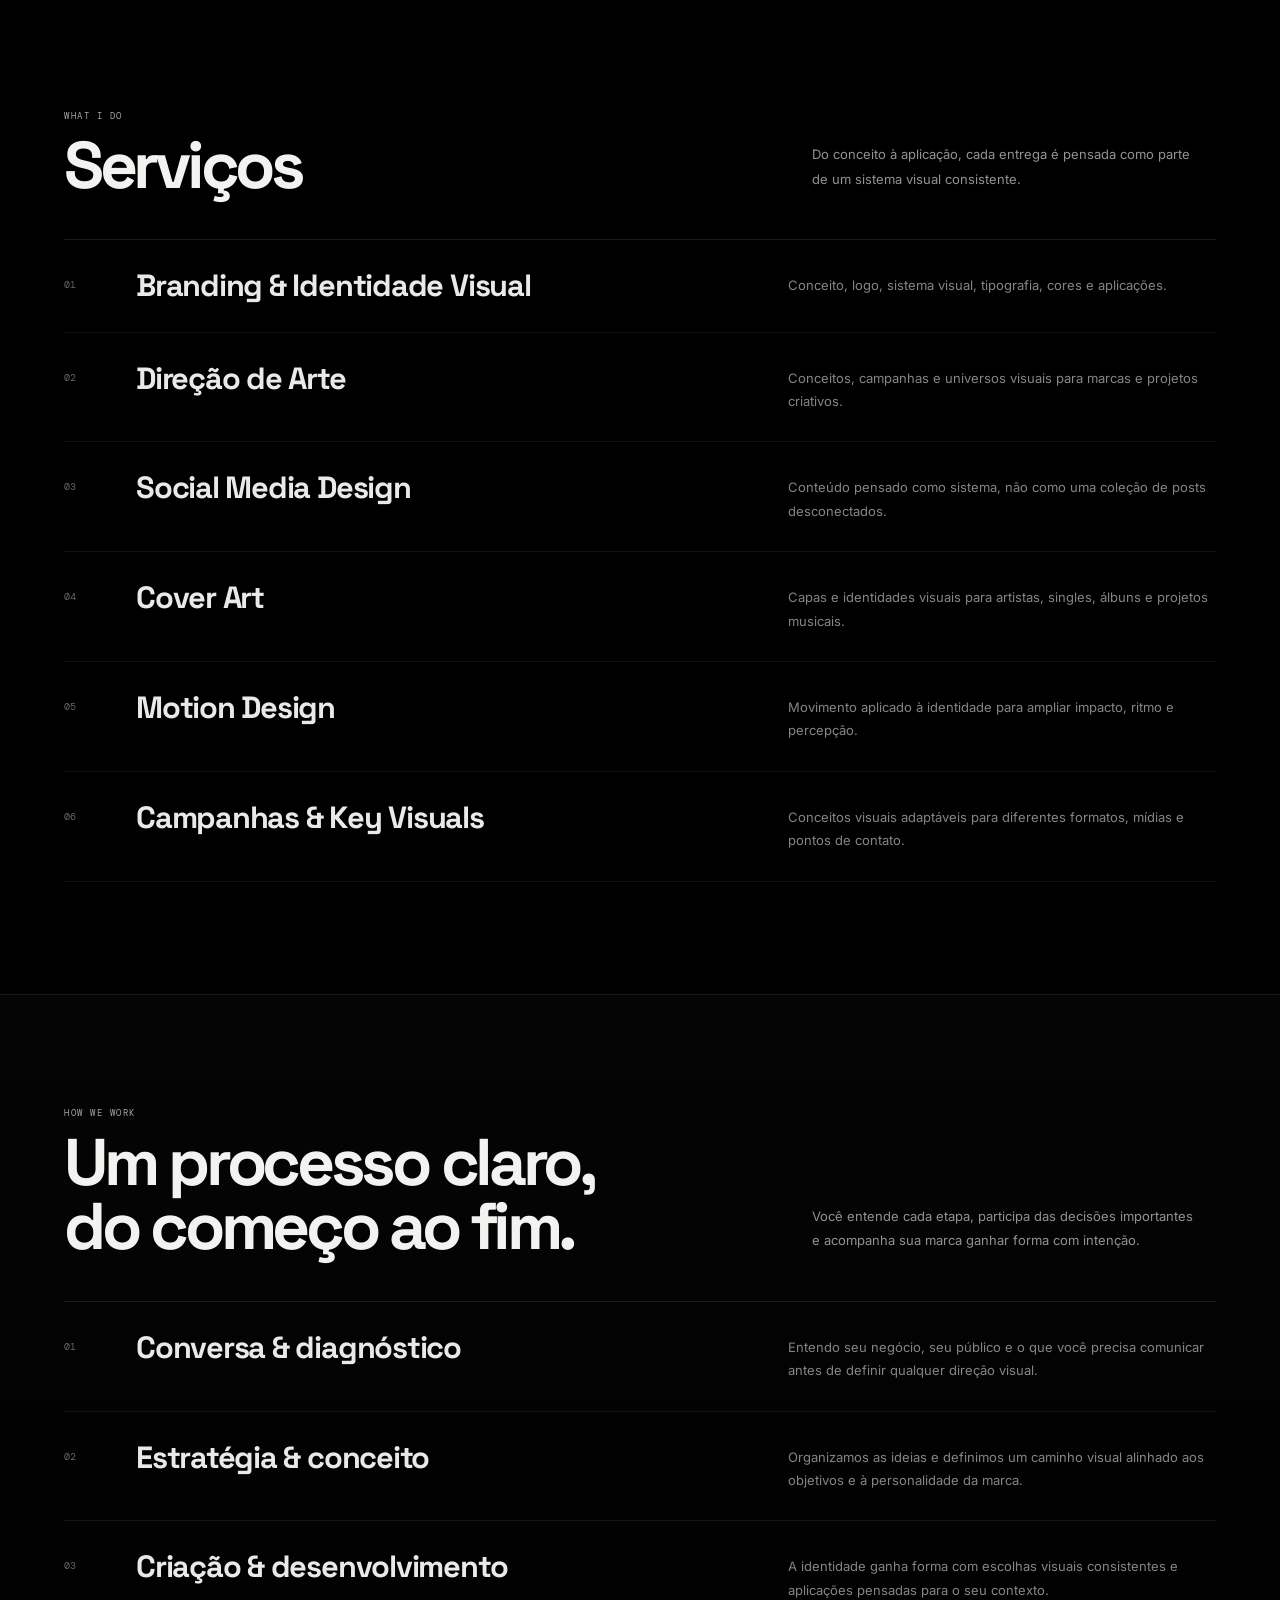
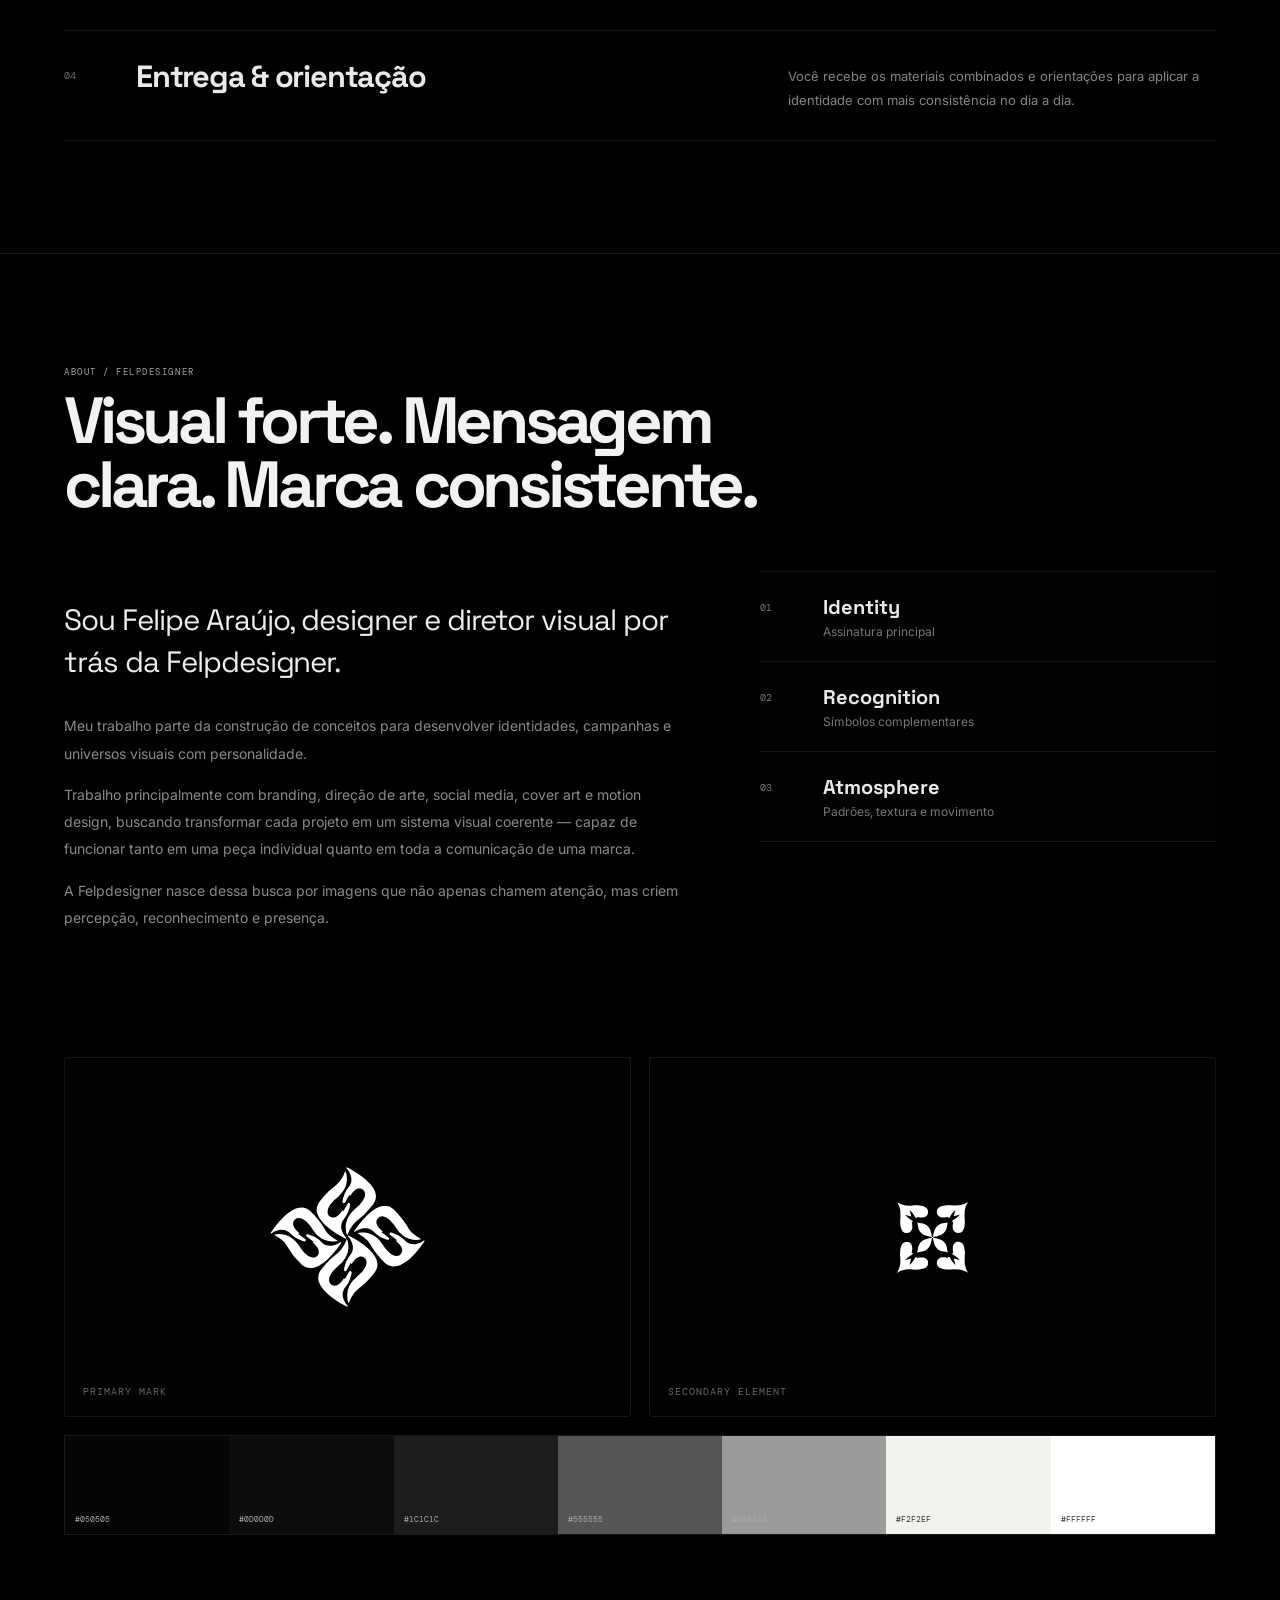
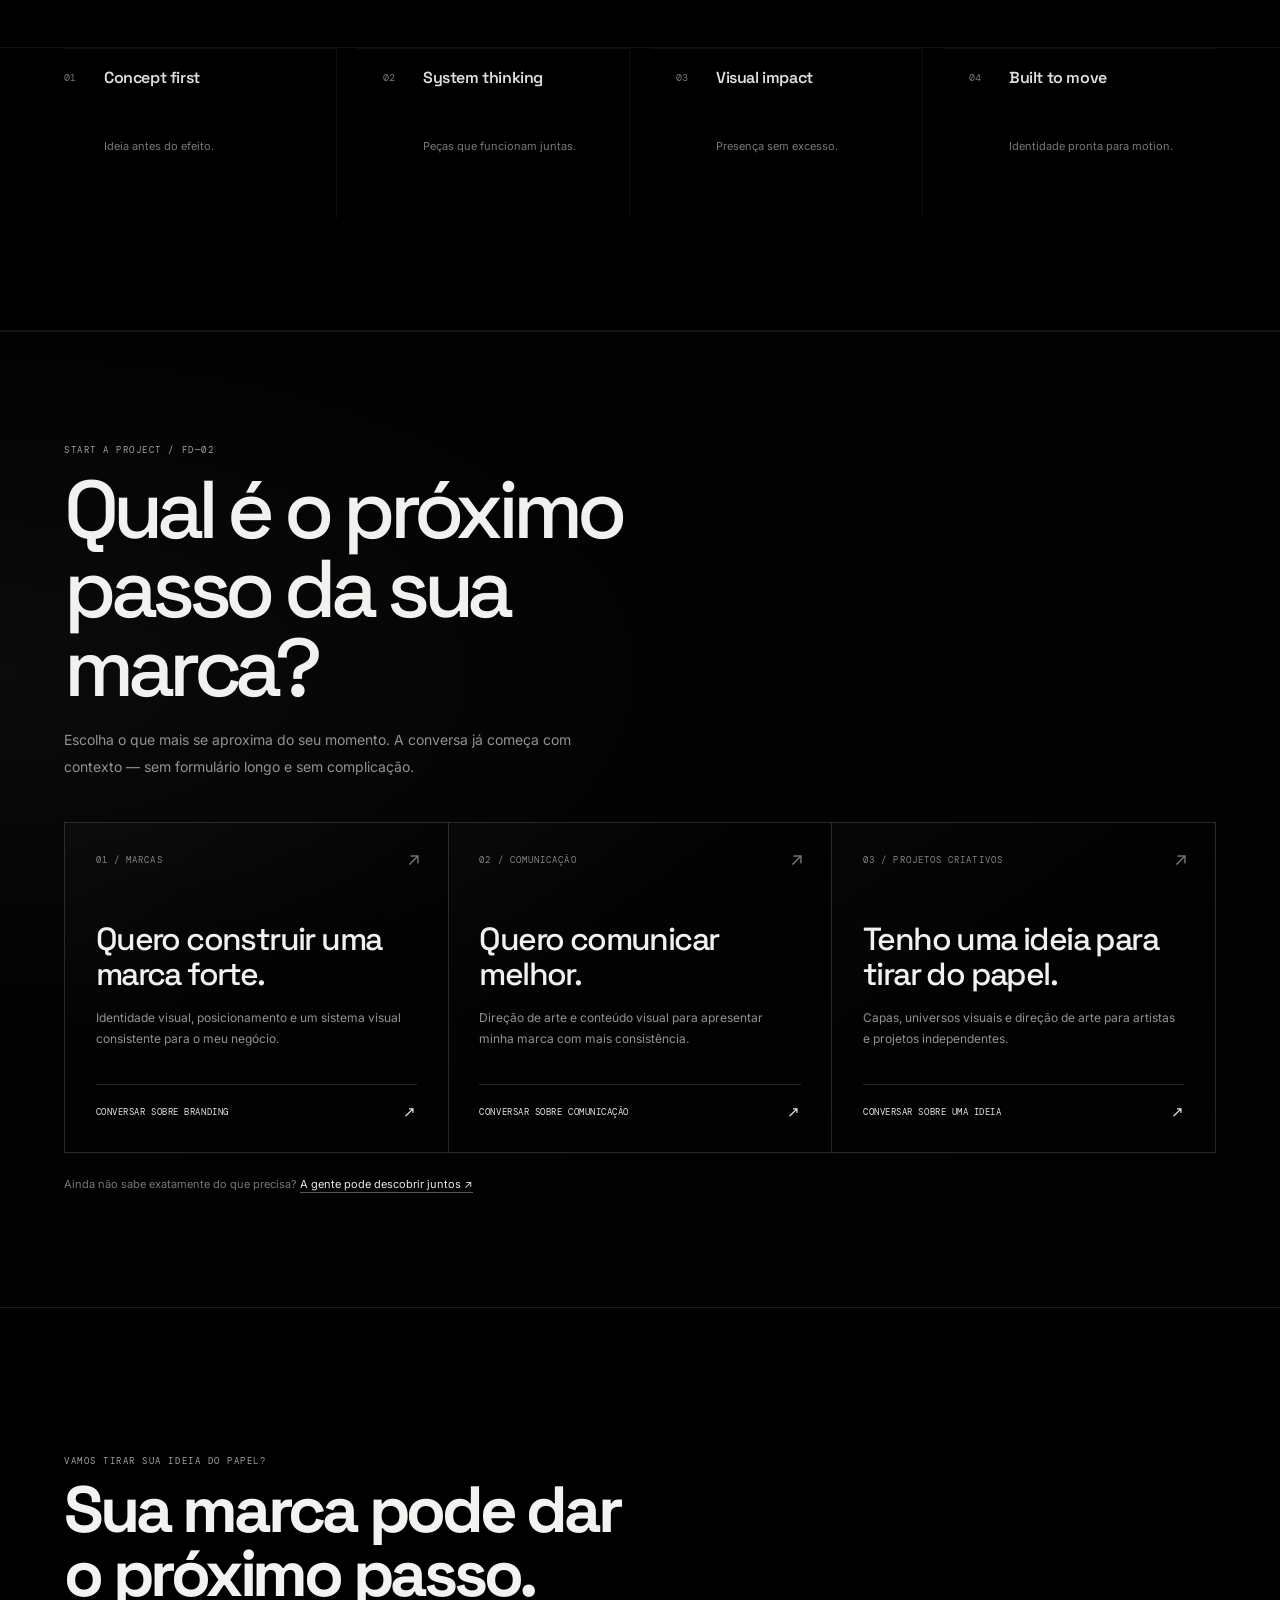
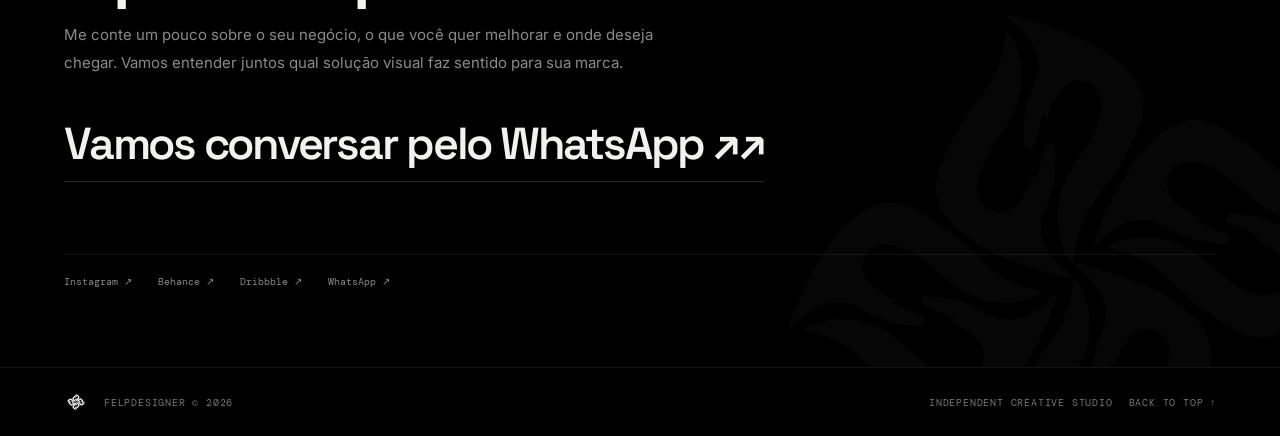
==== commit 83a37e10: "Refresh motion asset cache versions" ====
--- a/docs/index.html
+++ b/docs/index.html
@@ -13,7 +13,7 @@
   <link rel="preconnect" href="https://fonts.gstatic.com" crossorigin>
   <link href="https://fonts.googleapis.com/css2?family=DM+Mono:wght@400;500&family=Inter:wght@400;500;600&family=Space+Grotesk:wght@500;600;700&display=swap" rel="stylesheet">
   <link rel="stylesheet" href="./styles.css?v=20261026-5" />
-  <link rel="stylesheet" href="./home-experimental.css?v=20261026-6" />
+  <link rel="stylesheet" href="./home-experimental.css?v=20261026-7" />
 </head>
 <body>
   <div class="page-noise" aria-hidden="true"></div>
@@ -323,6 +323,6 @@
     </div>
   </footer>
 
-  <script src="./script.js?v=20261026-5"></script>
+  <script src="./script.js?v=20261026-6"></script>
 </body>
 </html>
--- a/docs/home-experimental.css
+++ b/docs/home-experimental.css
@@ -838,3 +838,230 @@
   .service-row { transition: none !important; transform: none !important; }
   .hero::before { transition: none; }
 }
+
+
+/* CONVERSION PATHWAYS — transformar intenção em conversa */
+.project-pathways {
+  padding-top: 112px;
+  padding-bottom: 112px;
+  border-top: 1px solid var(--future-line, rgba(255,255,255,.12));
+  background:
+    radial-gradient(ellipse at 0% 35%, rgba(255,255,255,.035), transparent 42%),
+    #020202;
+}
+.pathways-heading {
+  max-width: 760px;
+  margin-bottom: 42px;
+}
+.pathways-heading h2 {
+  max-width: 700px;
+  margin: 15px 0 20px;
+  font: 500 clamp(42px, 6.4vw, 82px)/.96 "Space Grotesk", sans-serif;
+  letter-spacing: -.075em;
+}
+.pathways-heading > p:last-child {
+  max-width: 560px;
+  color: #929292;
+  font-size: 14px;
+  line-height: 1.9;
+}
+.pathways-grid {
+  display: grid;
+  grid-template-columns: repeat(3, minmax(0, 1fr));
+  border-top: 1px solid rgba(255,255,255,.15);
+  border-left: 1px solid rgba(255,255,255,.15);
+}
+.pathway-card {
+  min-height: 330px;
+  display: flex;
+  flex-direction: column;
+  align-items: flex-start;
+  position: relative;
+  padding: clamp(20px, 2.4vw, 34px);
+  border-right: 1px solid rgba(255,255,255,.15);
+  border-bottom: 1px solid rgba(255,255,255,.15);
+  background: linear-gradient(145deg, rgba(255,255,255,.022), transparent 58%);
+  overflow: hidden;
+  transition: background .45s ease, transform .45s var(--motion-ease, cubic-bezier(.2,.75,.2,1)), border-color .35s ease;
+}
+.pathway-card::before {
+  content: "";
+  position: absolute;
+  inset: 0;
+  opacity: 0;
+  pointer-events: none;
+  background: radial-gradient(circle at var(--path-x, 50%) var(--path-y, 0%), rgba(255,255,255,.08), transparent 54%);
+  transition: opacity .35s ease;
+}
+.pathway-card:hover {
+  background-color: #080808;
+  transform: translateY(-4px);
+  border-color: rgba(255,255,255,.34);
+}
+.pathway-card:hover::before { opacity: 1; }
+.pathway-index, .pathway-link {
+  position: relative;
+  z-index: 1;
+  font: 9px "DM Mono", monospace;
+  letter-spacing: .12em;
+  text-transform: uppercase;
+}
+.pathway-index { color: #858585; }
+.pathway-symbol {
+  position: absolute;
+  top: 25px;
+  right: 27px;
+  color: #777;
+  font-size: 18px;
+  transition: transform .35s var(--motion-ease, ease), color .35s ease;
+}
+.pathway-card:hover .pathway-symbol { transform: translate(3px,-3px); color: #fff; }
+.pathway-card h3 {
+  position: relative;
+  z-index: 1;
+  margin: 56px 0 14px;
+  max-width: 330px;
+  font: 500 clamp(23px, 2.5vw, 34px)/1.1 "Space Grotesk", sans-serif;
+  letter-spacing: -.05em;
+}
+.pathway-card p {
+  position: relative;
+  z-index: 1;
+  margin: 0 0 30px;
+  color: #929292;
+  font-size: 12px;
+  line-height: 1.8;
+}
+.pathway-link {
+  display: flex;
+  justify-content: space-between;
+  gap: 16px;
+  align-items: center;
+  width: 100%;
+  margin-top: auto;
+  padding-top: 17px;
+  border-top: 1px solid rgba(255,255,255,.14);
+  color: #e5e5e5;
+  letter-spacing: .06em;
+}
+.pathway-link span { font-size: 15px; transition: transform .25s ease; }
+.pathway-card:hover .pathway-link span { transform: translate(3px,-3px); }
+.pathways-footnote { margin: 22px 0 0; color: #777; font-size: 11px; line-height: 1.8; }
+.pathways-footnote a { color: #e8e8e8; text-decoration: underline; text-decoration-color: #555; text-underline-offset: 4px; }
+.page-transition {
+  position: fixed;
+  inset: 0;
+  z-index: 2000;
+  display: flex;
+  align-items: flex-end;
+  justify-content: space-between;
+  padding: 26px 5vw;
+  background: #050505;
+  color: #f4f4f1;
+  opacity: 0;
+  visibility: hidden;
+  pointer-events: none;
+  transition: opacity .32s ease, visibility .32s ease;
+}
+.page-transition span { font: 10px "DM Mono", monospace; letter-spacing: .14em; text-transform: uppercase; }
+.page-transition.is-active { opacity: 1; visibility: visible; }
+body.is-transitioning main, body.is-transitioning .site-header, body.is-transitioning .site-footer {
+  opacity: .3;
+  transition: opacity .25s ease;
+}
+@media (max-width: 900px) {
+  .pathways-grid { grid-template-columns: 1fr; }
+  .pathway-card { min-height: 270px; }
+  .pathway-card h3 { max-width: 440px; }
+}
+@media (max-width: 640px) {
+  .project-pathways { padding-top: 76px; padding-bottom: 76px; }
+  .pathways-heading { margin-bottom: 28px; }
+  .pathways-heading h2 { font-size: clamp(38px, 10vw, 58px); }
+  .pathways-heading > p:last-child { font-size: 13px; }
+  .pathway-card { min-height: 250px; padding: 22px; }
+  .pathway-card h3 { margin-top: 45px; font-size: 27px; }
+  .page-transition { padding: 18px 6vw; }
+}
+@media (prefers-reduced-motion: reduce) {
+  .pathway-card, .pathway-card::before, .pathway-symbol, .pathway-link span, .page-transition {
+    transition: none !important;
+  }
+  .pathway-card:hover { transform: none; }
+}
+
+
+/* MOTION PASS 02 — movimento editorial, sutil e consistente */
+:root {
+  --motion-smooth: cubic-bezier(.22,.68,0,1);
+}
+html { scroll-behavior: smooth; }
+.reveal {
+  transition-property: opacity, transform, filter;
+  transition-duration: .78s;
+  transition-timing-function: var(--motion-smooth);
+  filter: blur(2px);
+}
+.reveal.in-view { filter: blur(0); }
+.work-card.reveal, .pathway-card.reveal, .service-row.reveal {
+  transition-duration: .85s;
+}
+.work-card .work-visual img,
+.work-card .work-visual .cover-photo {
+  transition: transform .9s var(--motion-smooth), filter .65s ease;
+}
+.work-card:hover .work-visual img,
+.work-card:hover .work-visual .cover-photo {
+  transform: scale(1.035);
+}
+.work-visual {
+  position: relative;
+  isolation: isolate;
+}
+.work-visual::before {
+  content: "";
+  position: absolute;
+  z-index: 2;
+  inset: 0;
+  pointer-events: none;
+  opacity: 0;
+  background: radial-gradient(circle at var(--visual-x, 50%) var(--visual-y, 50%), rgba(255,255,255,.11), transparent 48%);
+  transition: opacity .35s ease;
+}
+.work-card:hover .work-visual::before { opacity: 1; }
+.pathway-card:focus-visible, .hero-actions .btn:focus-visible,
+.big-cta:focus-visible, .nav a:focus-visible {
+  outline: 2px solid #f4f4f2;
+  outline-offset: 5px;
+}
+.hero-orbit-one, .hero-orbit-two {
+  transform-origin: center;
+}
+.hero-orbit-one { animation: exp-orbit-breathe 7s ease-in-out infinite; }
+.hero-orbit-two { animation: exp-orbit-breathe 9s ease-in-out infinite reverse; }
+@keyframes exp-orbit-breathe {
+  0%, 100% { opacity: .58; }
+  50% { opacity: 1; }
+}
+.pathway-card, .work-card, .service-row, .social-links a, .nav-cta {
+  will-change: auto;
+}
+@media (hover: hover) and (pointer: fine) {
+  .pathway-card, .work-card { transform-style: preserve-3d; }
+  .hero-actions .btn, .big-cta, .nav-cta { transition-timing-function: var(--motion-smooth); }
+}
+@media (max-width: 760px) {
+  .reveal { filter: none; }
+  .work-card:hover .work-visual img,
+  .work-card:hover .work-visual .cover-photo { transform: none; }
+}
+@media (prefers-reduced-motion: reduce) {
+  html { scroll-behavior: auto; }
+  .reveal, .work-card .work-visual img, .work-card .work-visual .cover-photo,
+  .hero-orbit-one, .hero-orbit-two, .work-visual::before {
+    transition: none !important;
+    animation: none !important;
+    filter: none !important;
+    transform: none !important;
+  }
+}
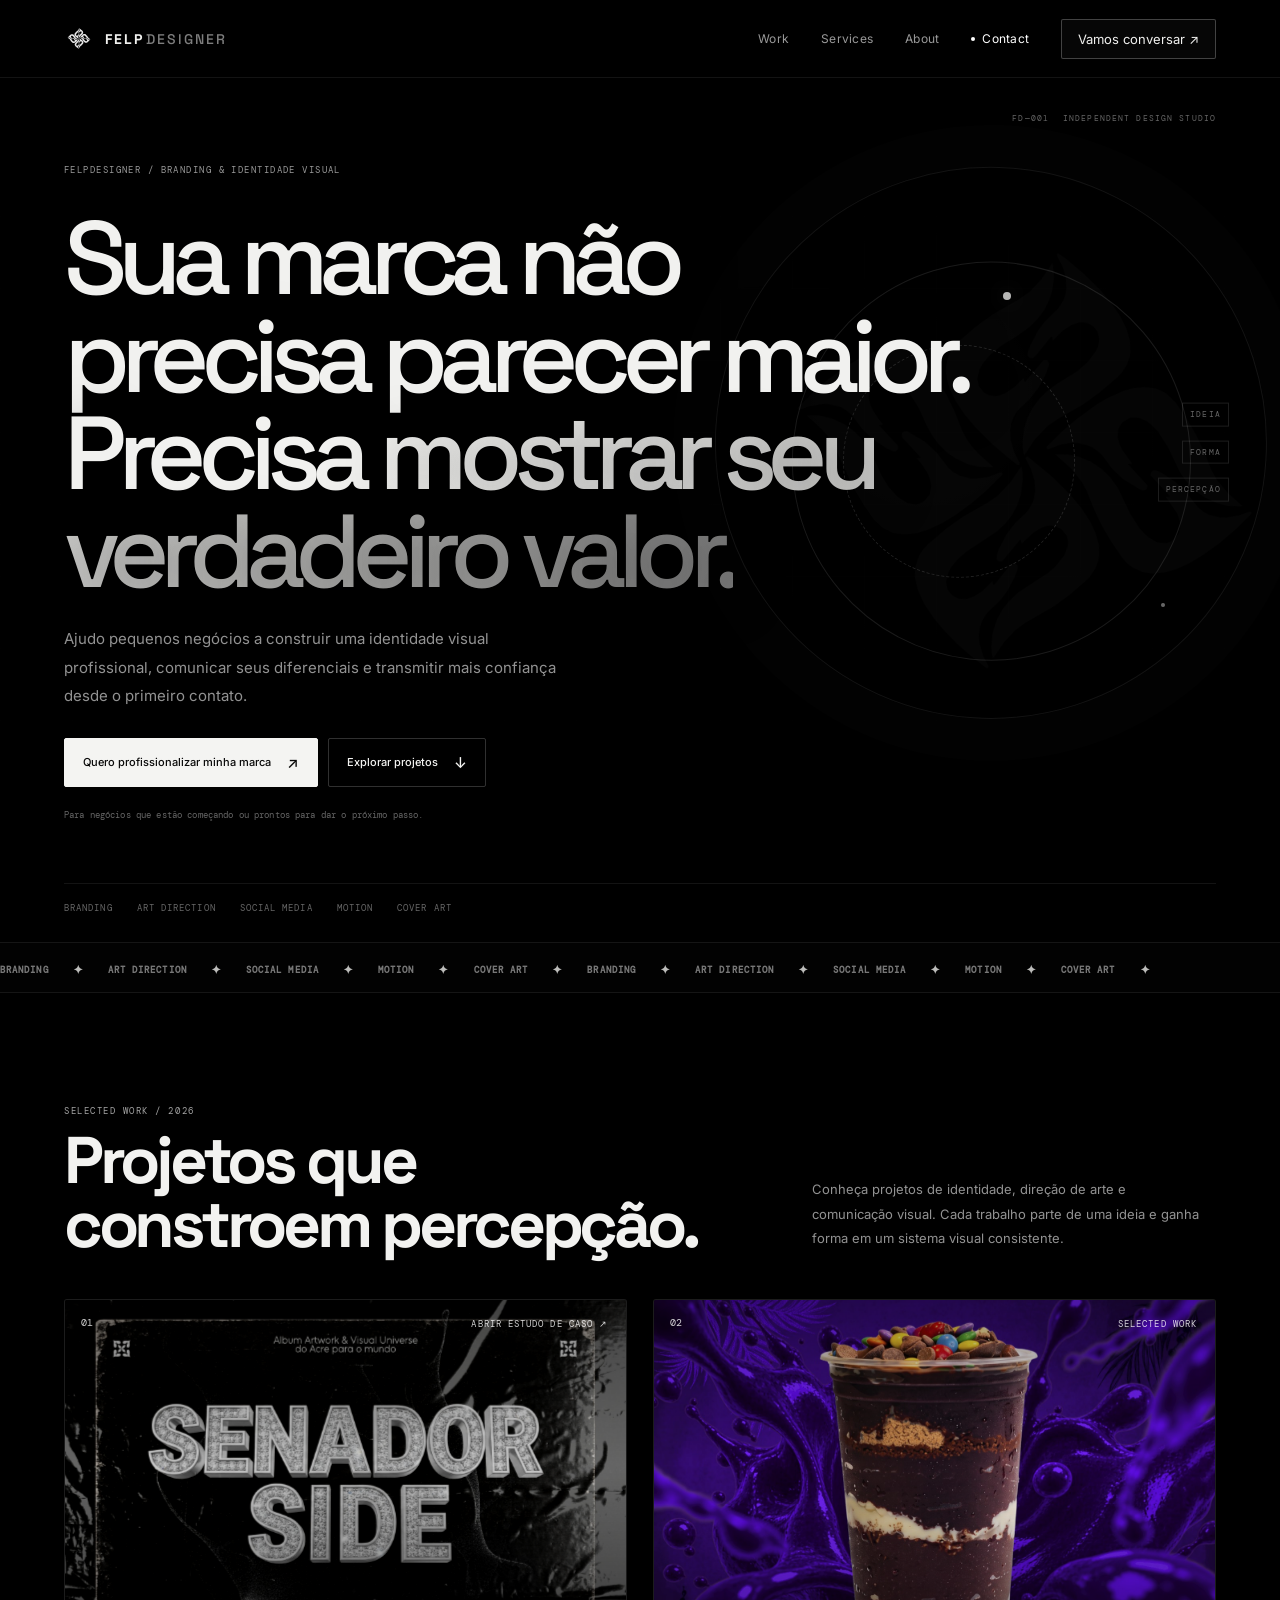
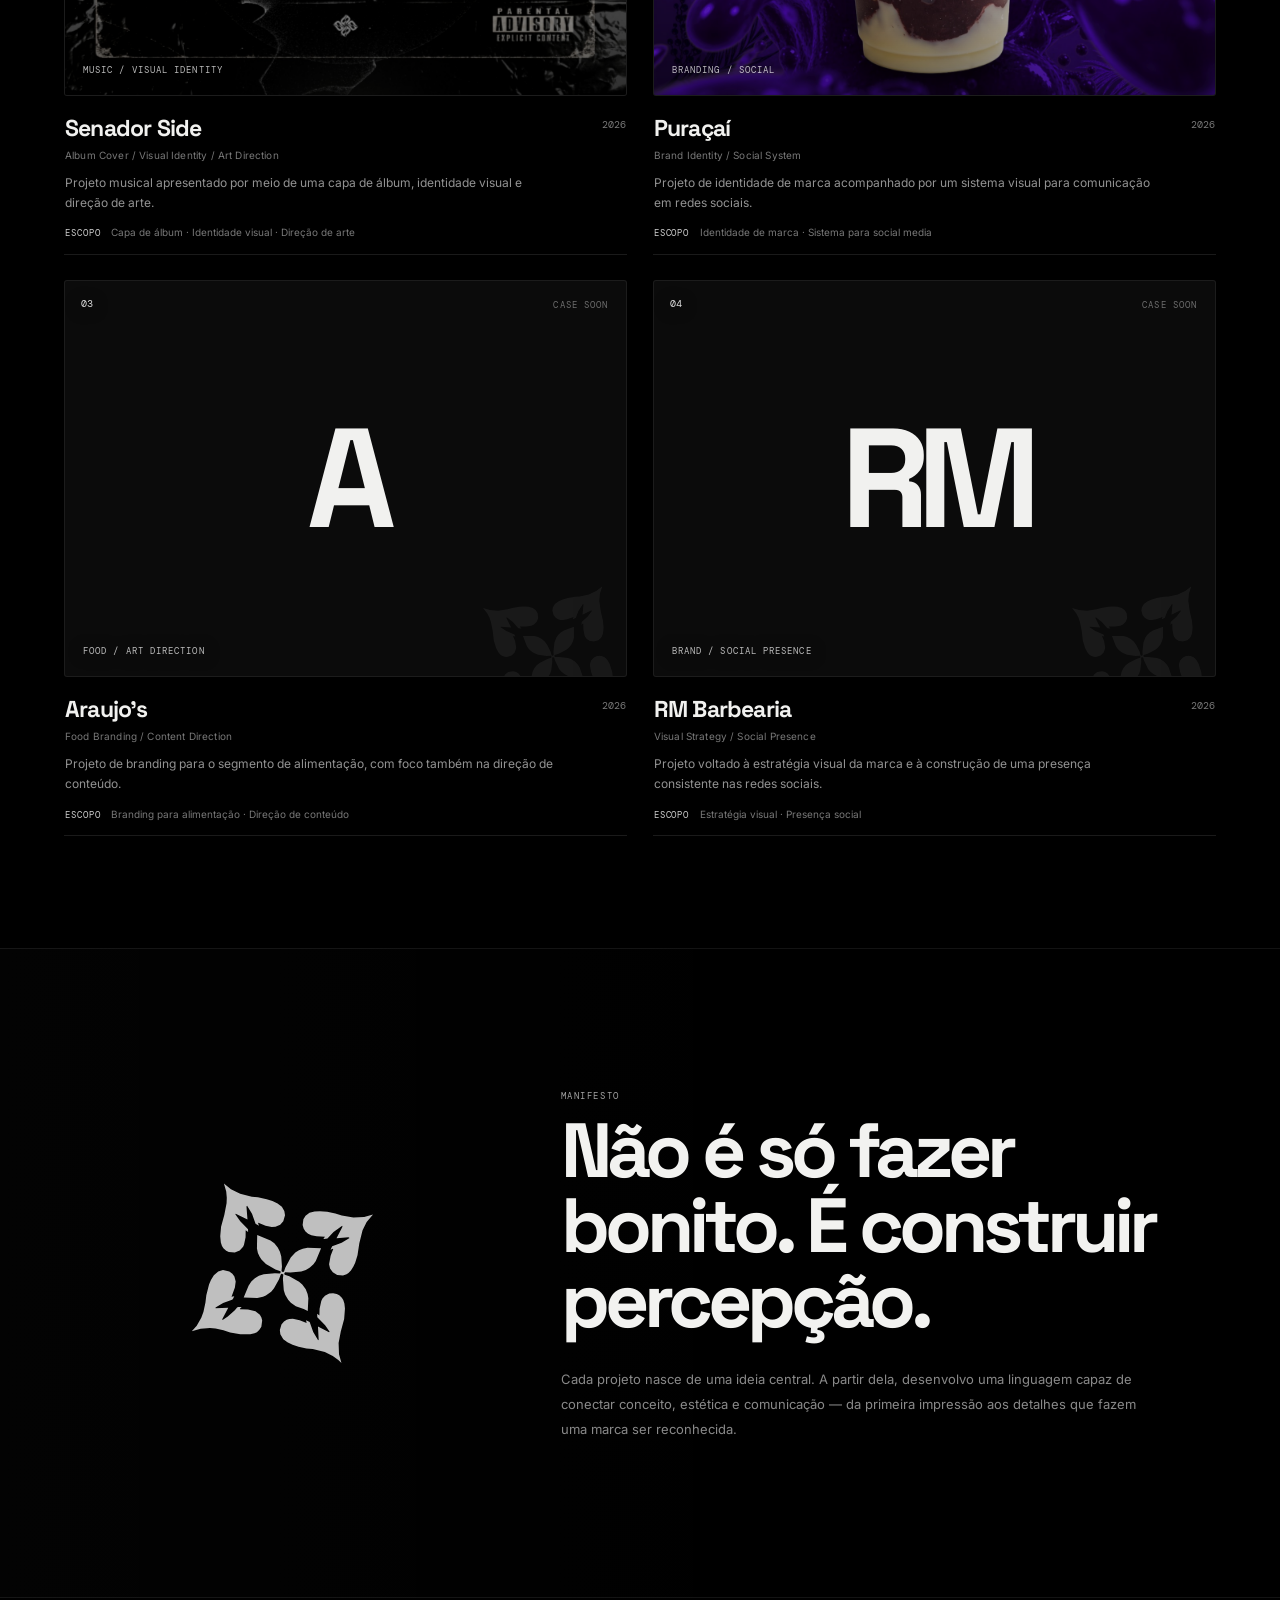
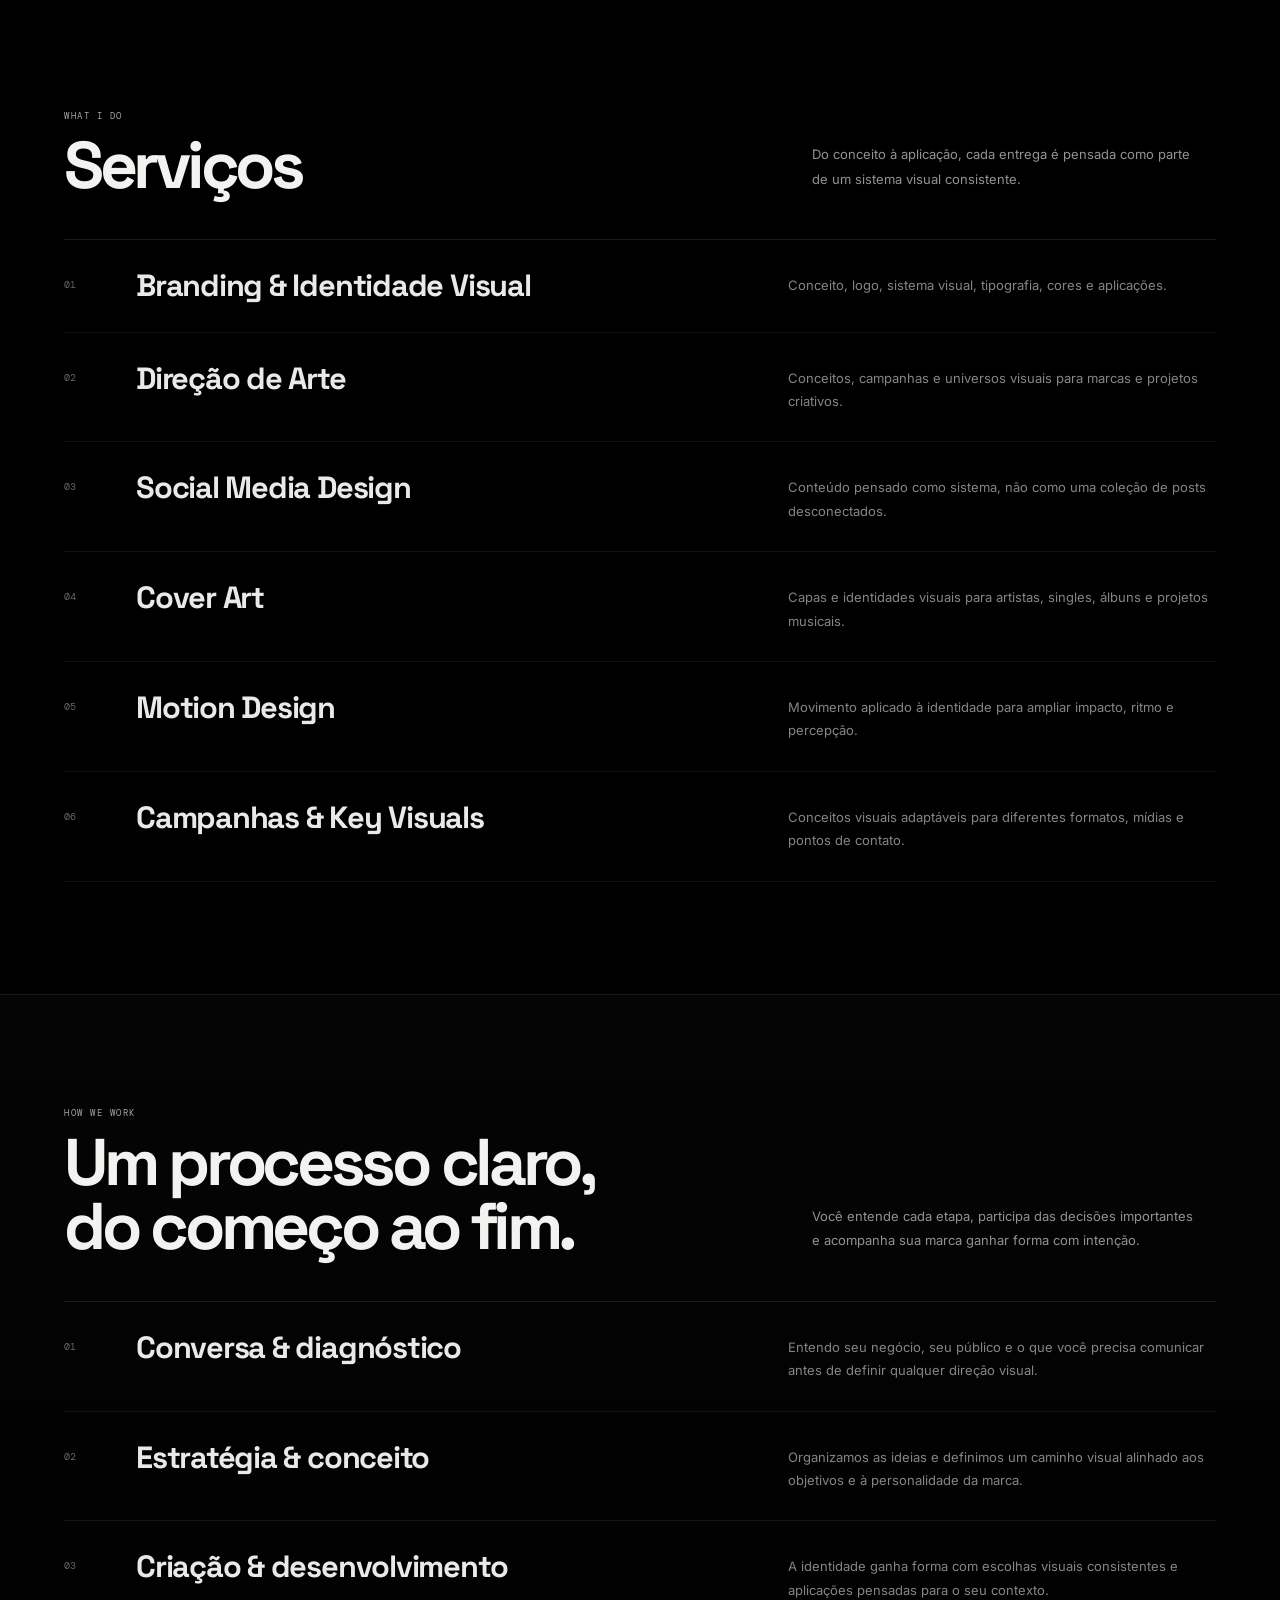
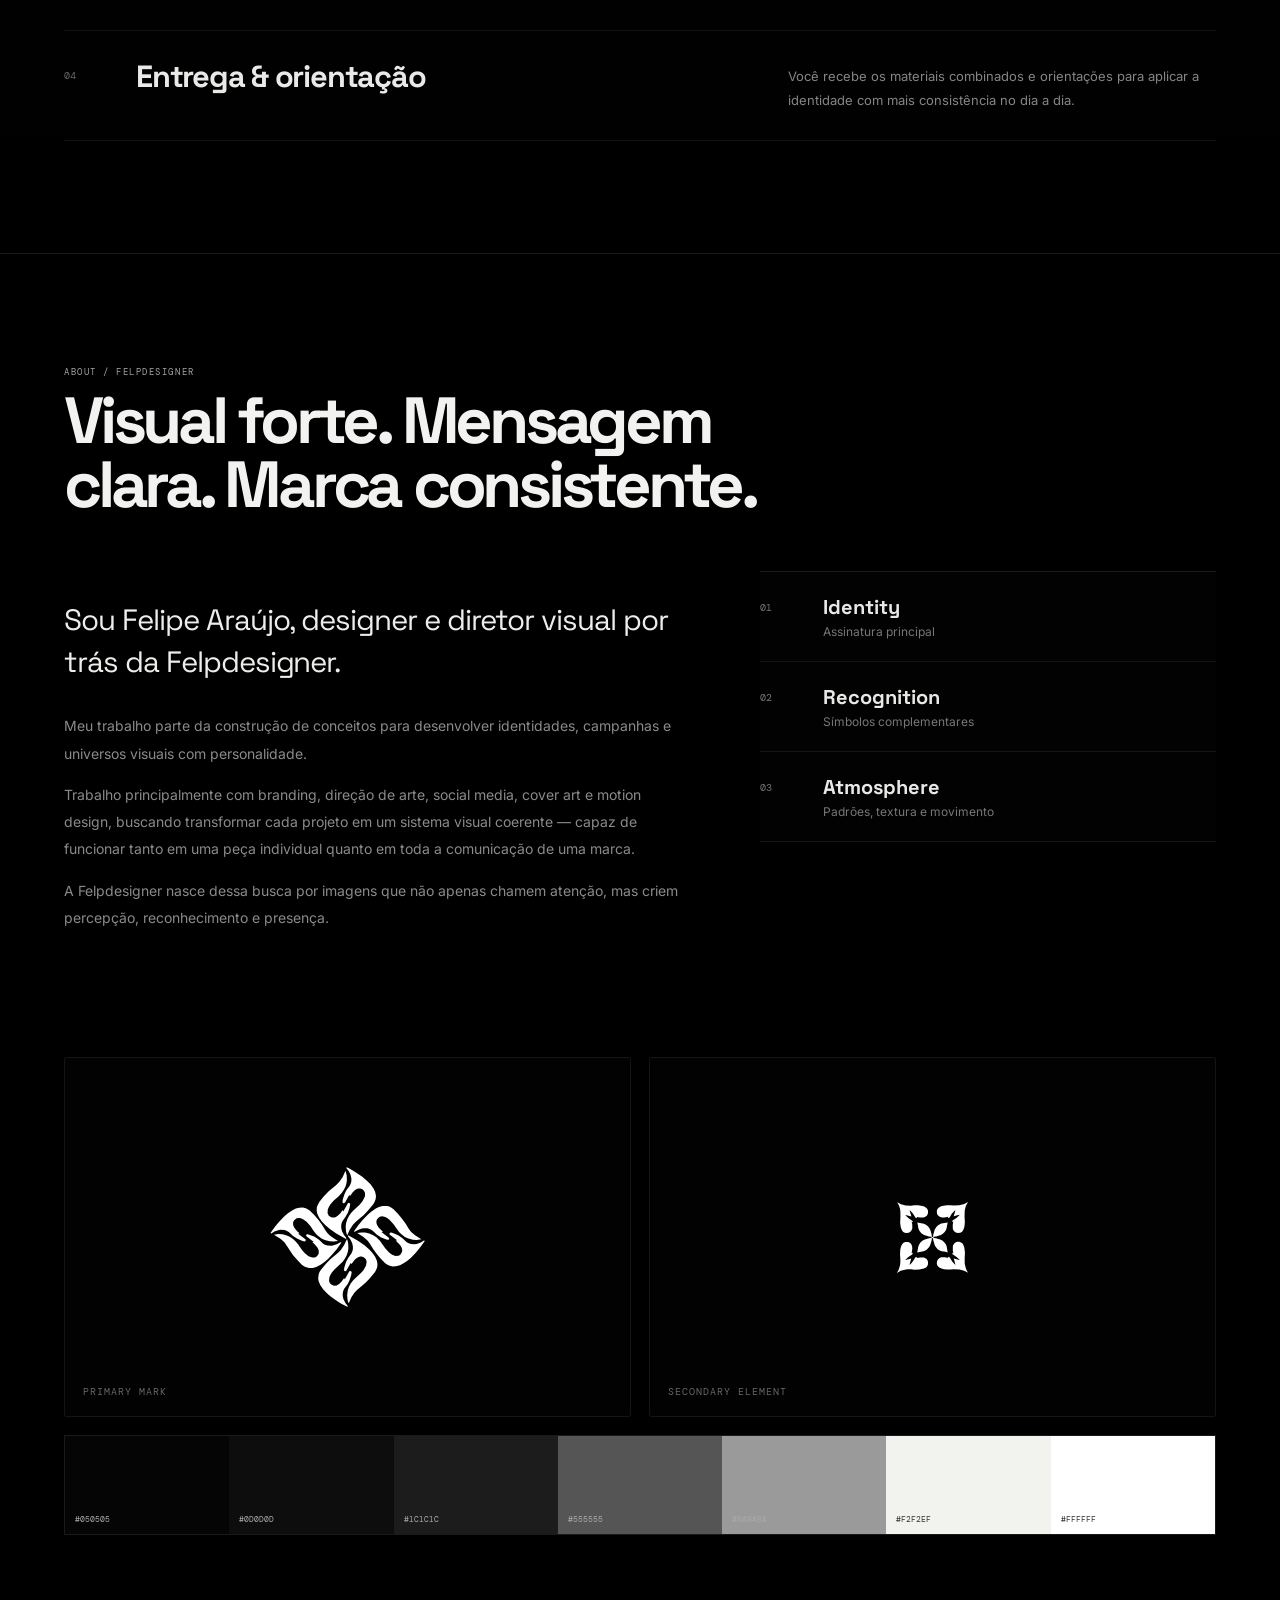
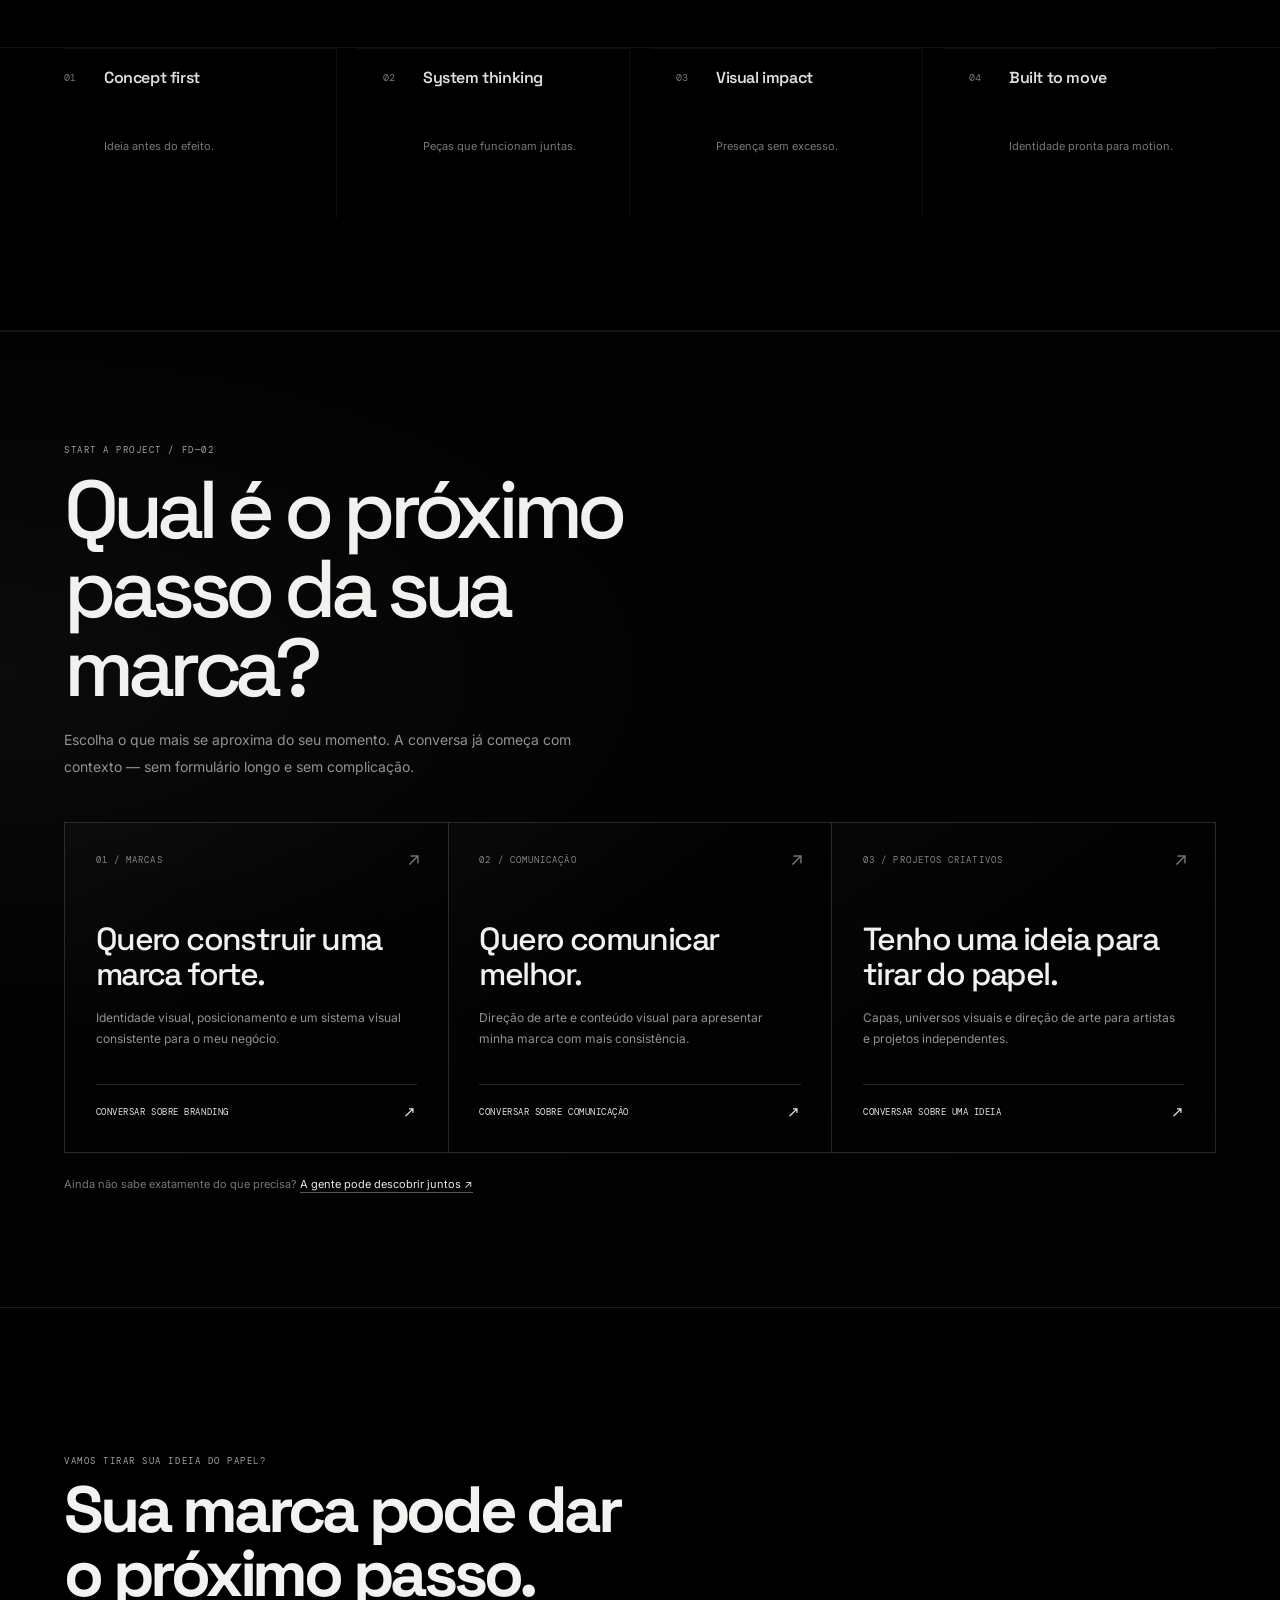
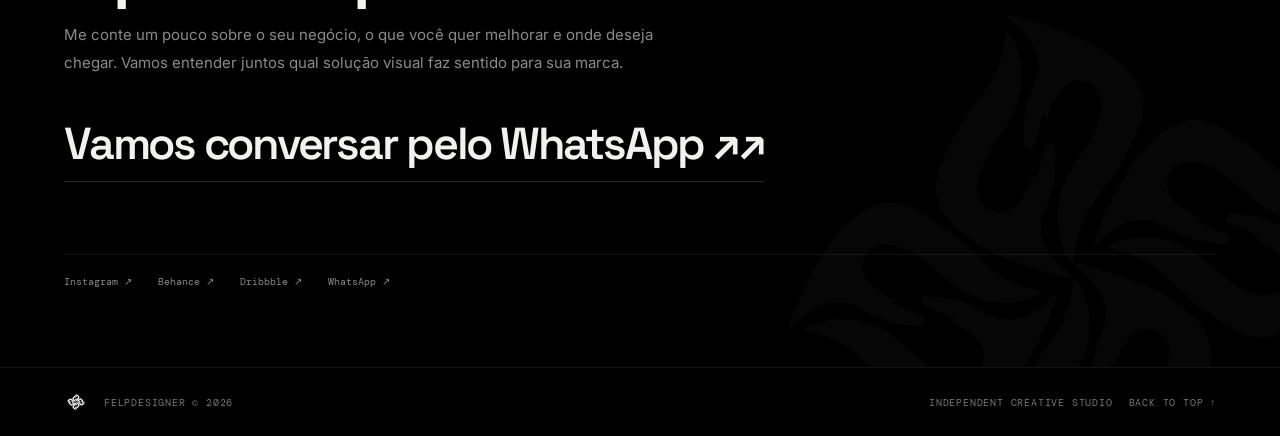
==== commit 77d166ed: "Refresh motion asset cache versions" ====
--- a/docs/index.html
+++ b/docs/index.html
@@ -13,7 +13,7 @@
   <link rel="preconnect" href="https://fonts.gstatic.com" crossorigin>
   <link href="https://fonts.googleapis.com/css2?family=DM+Mono:wght@400;500&family=Inter:wght@400;500;600&family=Space+Grotesk:wght@500;600;700&display=swap" rel="stylesheet">
   <link rel="stylesheet" href="./styles.css?v=20261026-5" />
-  <link rel="stylesheet" href="./home-experimental.css?v=20261026-7" />
+  <link rel="stylesheet" href="./home-experimental.css?v=20261103-1" />
 </head>
 <body>
   <div class="page-noise" aria-hidden="true"></div>
@@ -323,6 +323,6 @@
     </div>
   </footer>
 
-  <script src="./script.js?v=20261026-6"></script>
+  <script src="./script.js?v=20261103-1"></script>
 </body>
 </html>
--- a/docs/home-experimental.css
+++ b/docs/home-experimental.css
@@ -1065,3 +1065,48 @@
     transform: none !important;
   }
 }
+
+/* Magnetic micro-movement is deliberately limited to a few pixels. */
+.hero-actions .btn, .big-cta, .pathway-card {
+  translate: var(--mag-x, 0px) var(--mag-y, 0px);
+}
+@media (prefers-reduced-motion: reduce) {
+  .hero-actions .btn, .big-cta, .pathway-card { translate: none !important; }
+}
+
+
+/* MOTION PASS 03 — ritmo conectado entre seções */
+.reveal {
+  transform: translate3d(0, 30px, 0) scale(.988);
+  filter: blur(3px);
+  transition-property: opacity, transform, filter;
+  transition-duration: .9s, 1.05s, .85s;
+  transition-timing-function: cubic-bezier(.16, 1, .3, 1);
+}
+.reveal.in-view {
+  transform: translate3d(0, 0, 0) scale(1);
+  filter: blur(0);
+}
+.work-card.reveal,
+.pathway-card.reveal,
+.service-row.reveal {
+  transition-duration: .95s, 1.1s, .85s;
+}
+.hero .reveal {
+  transform: none;
+  filter: none;
+}
+@media (max-width: 760px) {
+  .reveal {
+    transform: translate3d(0, 20px, 0);
+    filter: none;
+  }
+}
+@media (prefers-reduced-motion: reduce) {
+  .reveal, .reveal.in-view {
+    opacity: 1;
+    transform: none !important;
+    filter: none !important;
+    transition: none !important;
+  }
+}
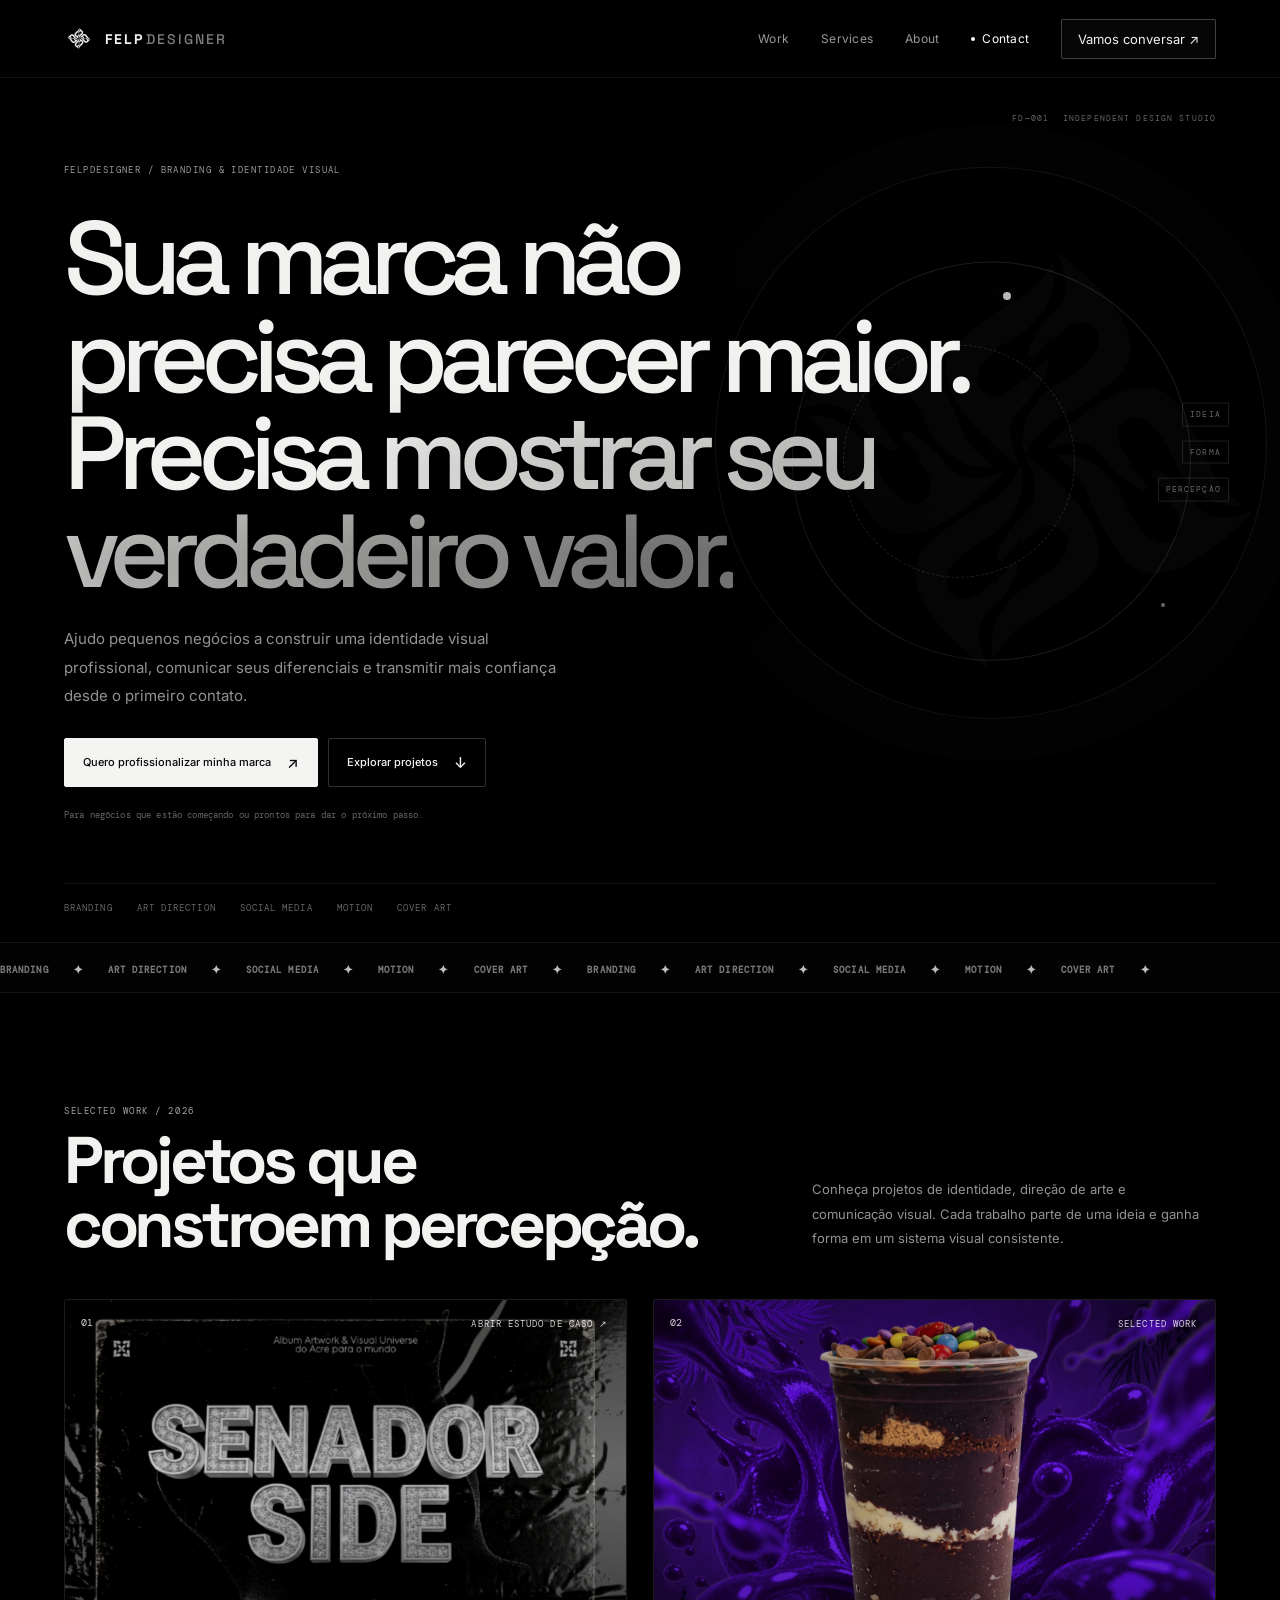
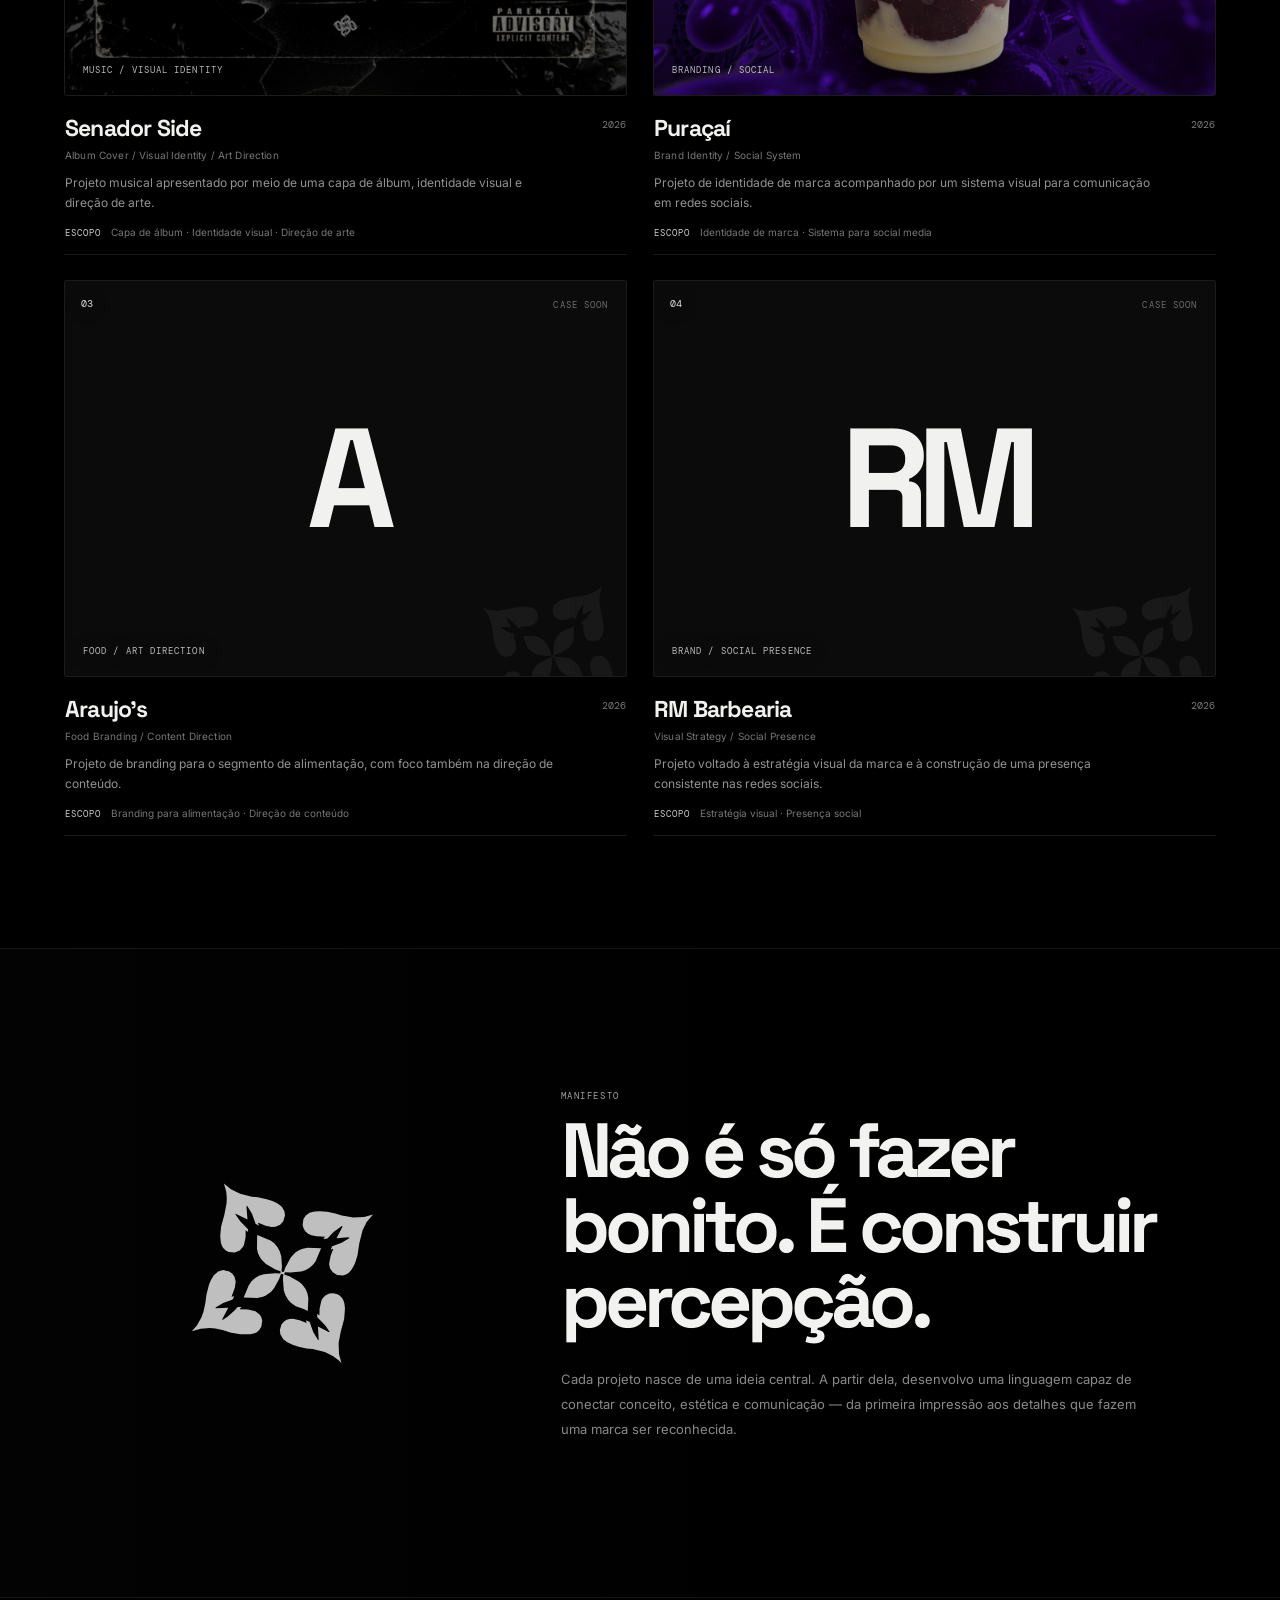
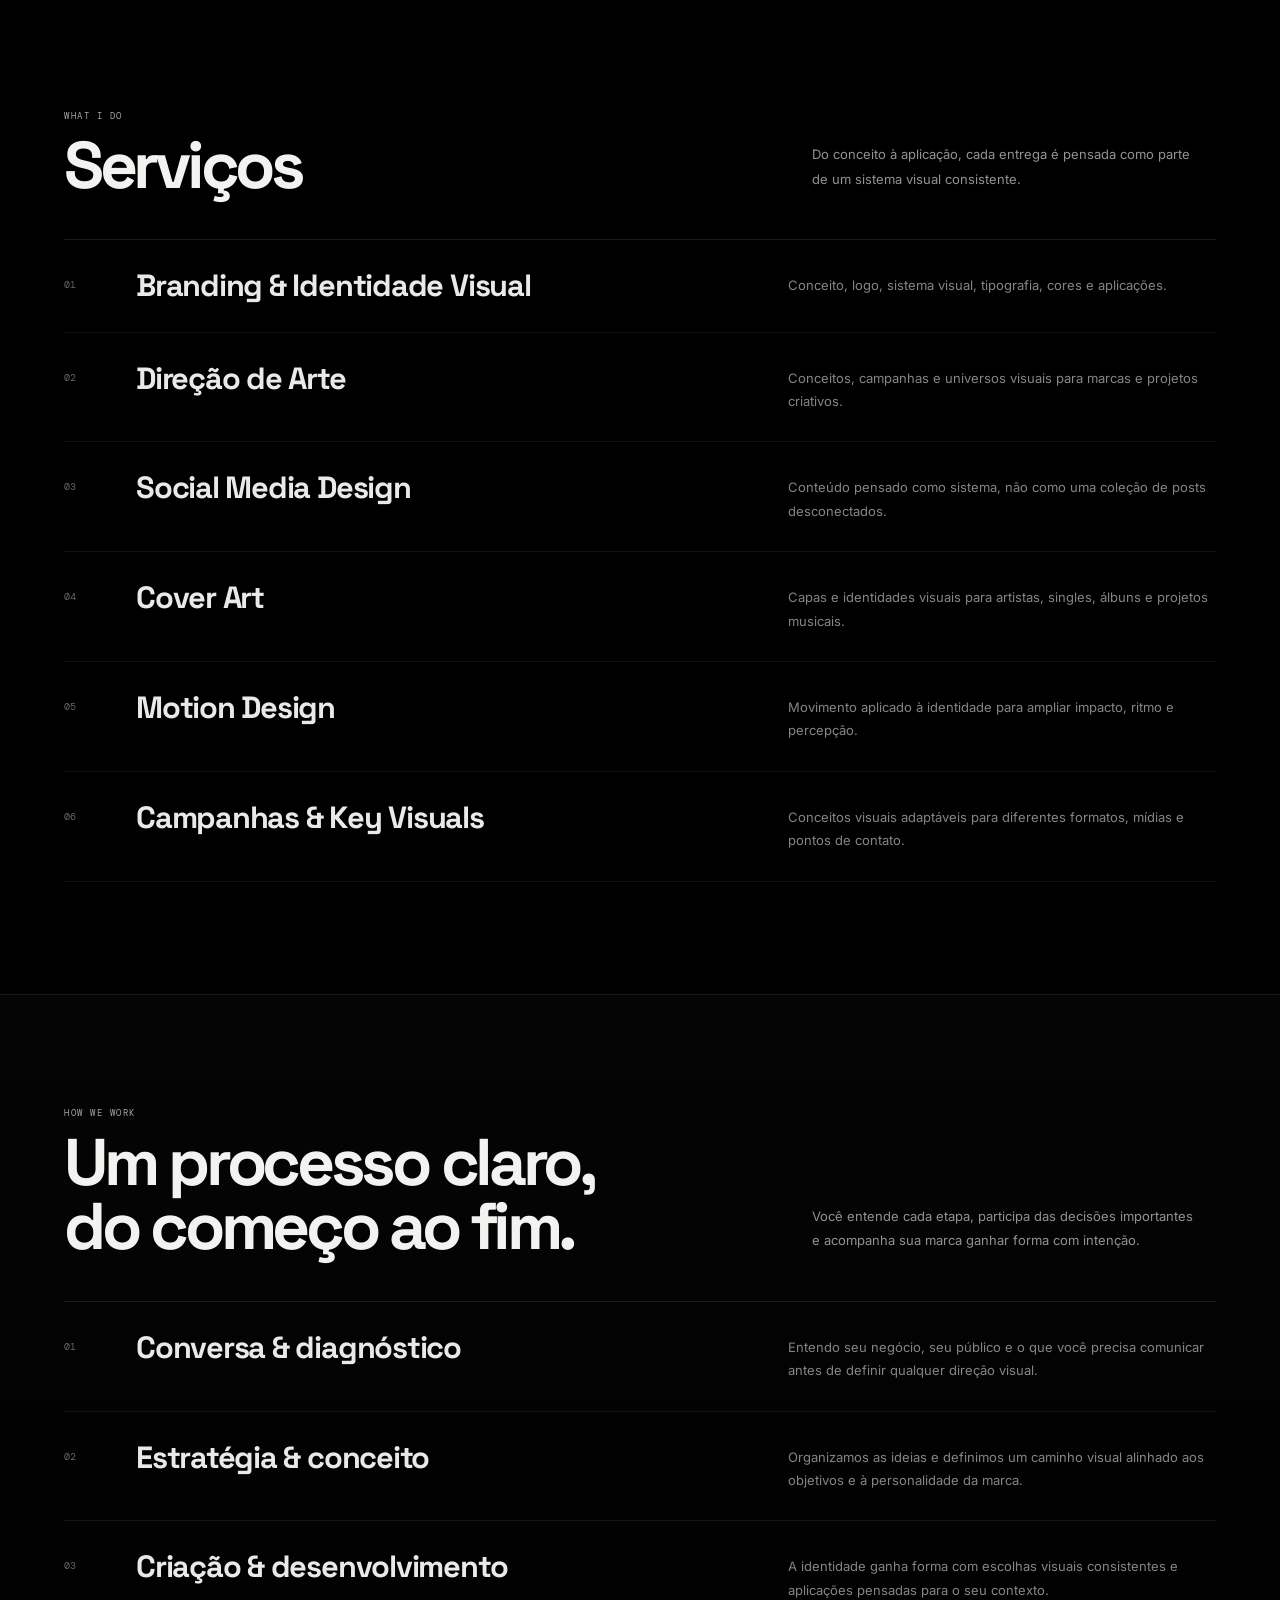
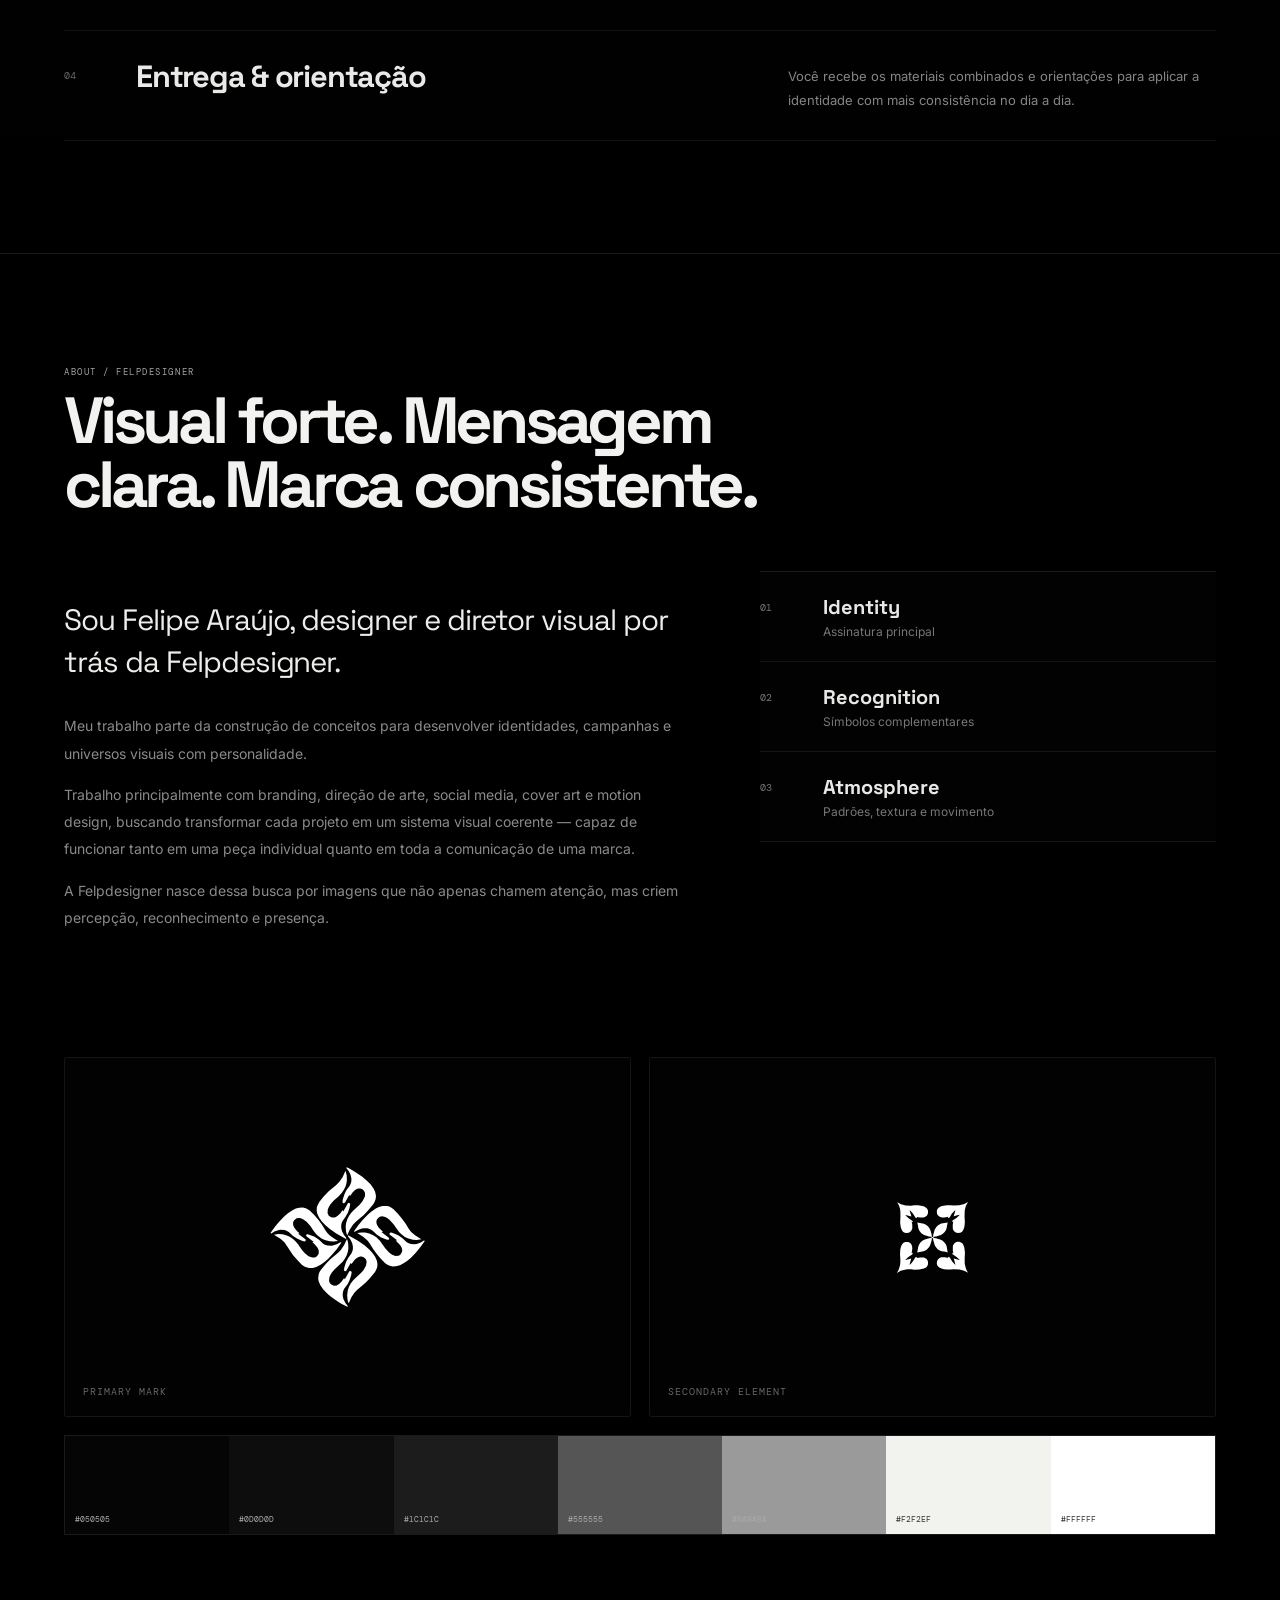
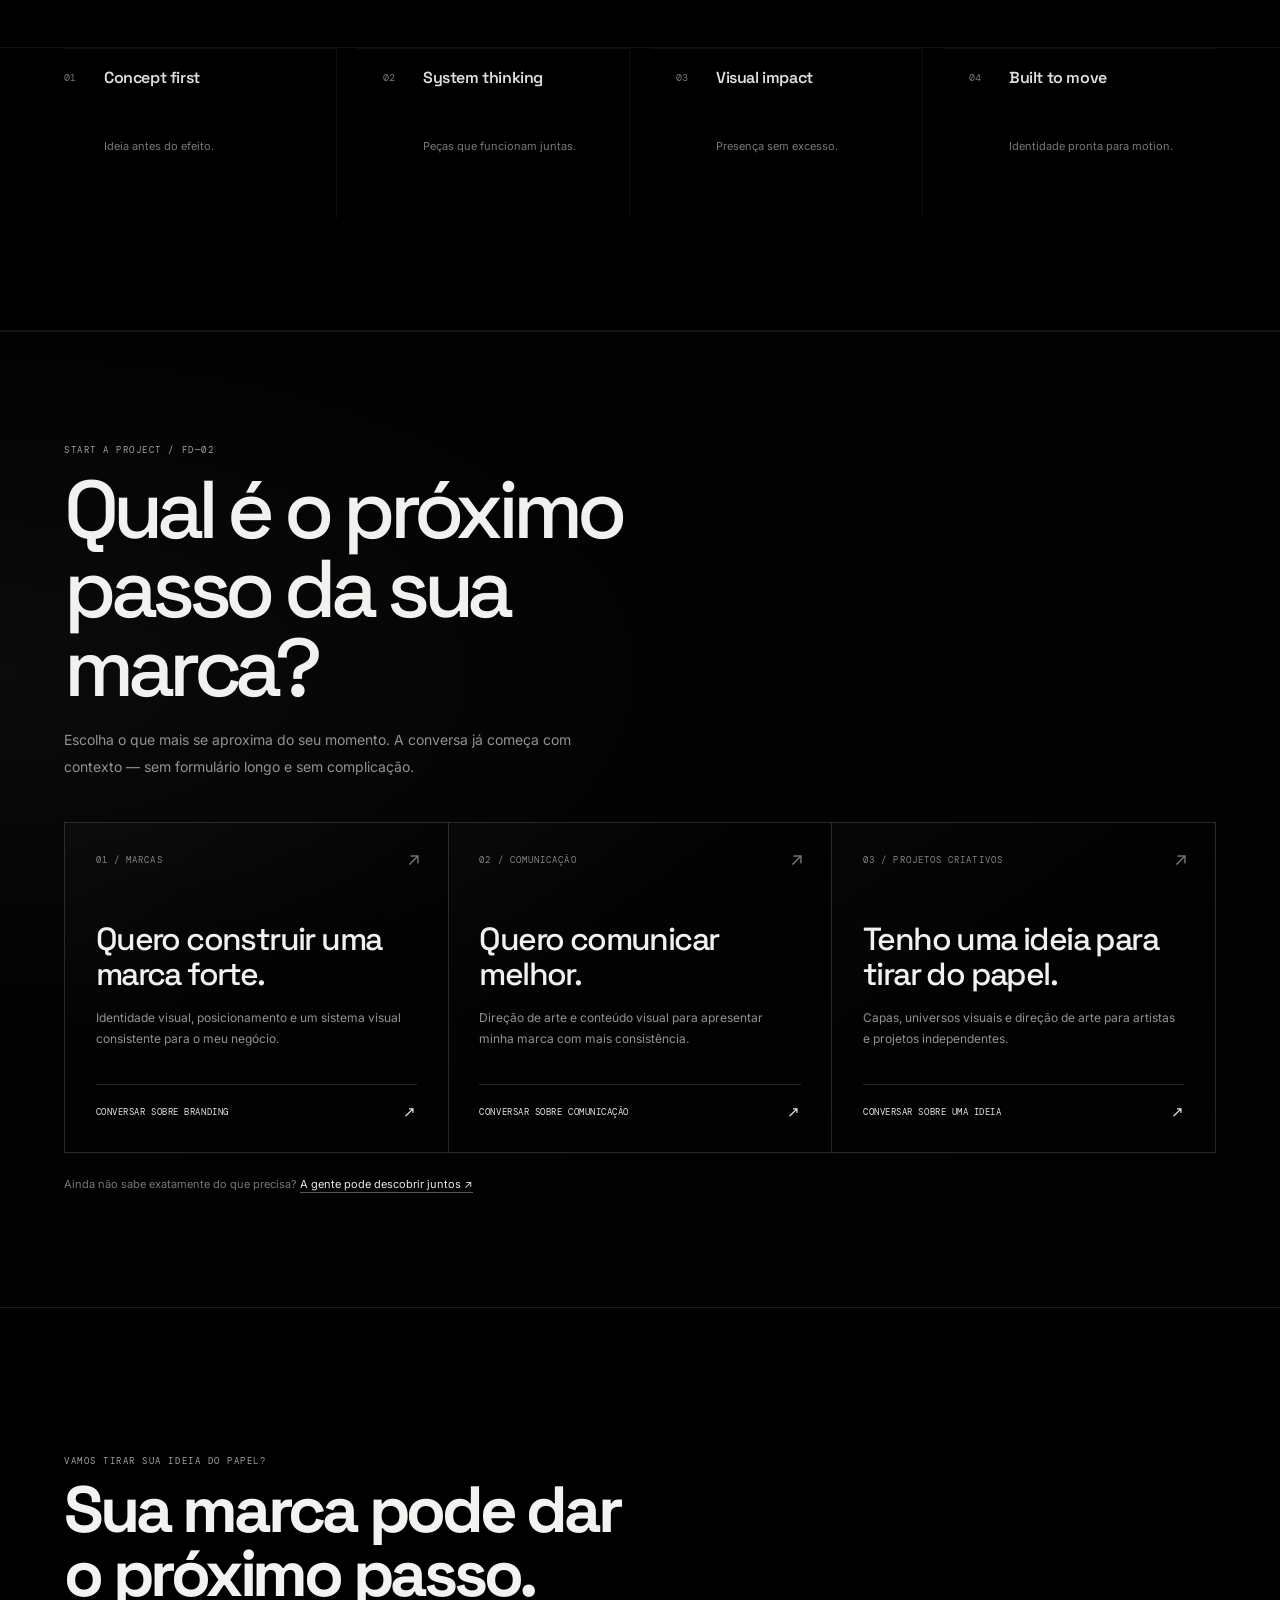
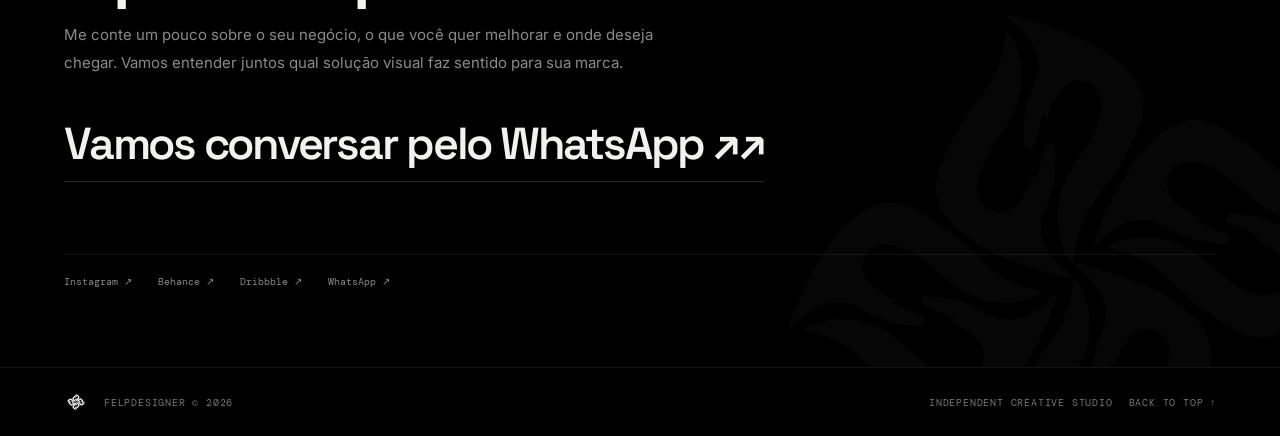
==== commit 86210677: "Refresh interaction asset cache versions" ====
--- a/docs/index.html
+++ b/docs/index.html
@@ -13,7 +13,7 @@
   <link rel="preconnect" href="https://fonts.gstatic.com" crossorigin>
   <link href="https://fonts.googleapis.com/css2?family=DM+Mono:wght@400;500&family=Inter:wght@400;500;600&family=Space+Grotesk:wght@500;600;700&display=swap" rel="stylesheet">
   <link rel="stylesheet" href="./styles.css?v=20261026-5" />
-  <link rel="stylesheet" href="./home-experimental.css?v=20261103-1" />
+  <link rel="stylesheet" href="./home-experimental.css?v=20261103-2" />
 </head>
 <body>
   <div class="page-noise" aria-hidden="true"></div>
@@ -323,6 +323,6 @@
     </div>
   </footer>
 
-  <script src="./script.js?v=20261103-1"></script>
+  <script src="./script.js?v=20261103-2"></script>
 </body>
 </html>
--- a/docs/home-experimental.css
+++ b/docs/home-experimental.css
@@ -1110,3 +1110,112 @@
     transition: none !important;
   }
 }
+
+
+/* INTERACTION PASS 01 — feedback tátil e profundidade controlada */
+.work-card {
+  --card-pointer-x: 50%;
+  --card-pointer-y: 50%;
+  transform: perspective(1100px)
+    translate3d(0, var(--card-reveal-y, 0px), 0)
+    rotateX(var(--tilt-y, 0deg))
+    rotateY(var(--tilt-x, 0deg));
+  transform-origin: center;
+  transition:
+    transform .55s cubic-bezier(.16, 1, .3, 1),
+    border-color .35s ease,
+    box-shadow .45s ease;
+}
+.work-card.reveal {
+  --card-reveal-y: 30px;
+}
+.work-card.reveal.in-view {
+  --card-reveal-y: 0px;
+}
+.work-card:hover {
+  border-color: rgba(255,255,255,.32);
+  box-shadow: 0 18px 55px rgba(0,0,0,.24);
+}
+.work-card:active {
+  scale: .992;
+}
+.work-visual::before {
+  background: radial-gradient(
+    circle at var(--card-pointer-x, var(--visual-x, 50%)) var(--card-pointer-y, var(--visual-y, 50%)),
+    rgba(255,255,255,.13), transparent 52%
+  );
+}
+.hero-actions .btn,
+.nav-cta,
+.big-cta,
+.pathway-card,
+.social-links a {
+  -webkit-tap-highlight-color: transparent;
+}
+.hero-actions .btn,
+.nav-cta,
+.pathway-card {
+  transition:
+    translate .32s cubic-bezier(.16, 1, .3, 1),
+    scale .22s ease,
+    background-color .35s ease,
+    border-color .35s ease,
+    color .35s ease;
+}
+.hero-actions .btn:active,
+.nav-cta:active,
+.pathway-card:active {
+  scale: .985;
+}
+.big-cta:active,
+.social-links a:active {
+  opacity: .72;
+}
+.pathway-card:focus-visible,
+.work-card:focus-visible,
+.hero-actions .btn:focus-visible,
+.big-cta:focus-visible,
+.nav-cta:focus-visible,
+.social-links a:focus-visible {
+  outline: 2px solid #f4f4f2;
+  outline-offset: 5px;
+}
+@media (max-width: 760px), (hover: none) {
+  .work-card,
+  .work-card.reveal,
+  .work-card.reveal.in-view {
+    transform: none !important;
+  }
+  .work-card:active { scale: .995; }
+}
+@media (prefers-reduced-motion: reduce) {
+  .work-card,
+  .hero-actions .btn,
+  .nav-cta,
+  .big-cta,
+  .pathway-card,
+  .social-links a {
+    transition: none !important;
+    scale: none !important;
+    translate: none !important;
+    box-shadow: none !important;
+  }
+}
+
+/* Keep the card's reveal and pointer tilt on one composed transform. */
+.work-card.reveal {
+  transform: perspective(1100px)
+    translate3d(0, var(--card-reveal-y, 30px), 0)
+    rotateX(var(--tilt-y, 0deg))
+    rotateY(var(--tilt-x, 0deg));
+}
+.work-card.reveal.in-view {
+  transform: perspective(1100px)
+    translate3d(0, 0, 0)
+    rotateX(var(--tilt-y, 0deg))
+    rotateY(var(--tilt-x, 0deg));
+}
+@media (max-width: 760px), (hover: none) {
+  .work-card.reveal,
+  .work-card.reveal.in-view { transform: none !important; }
+}
